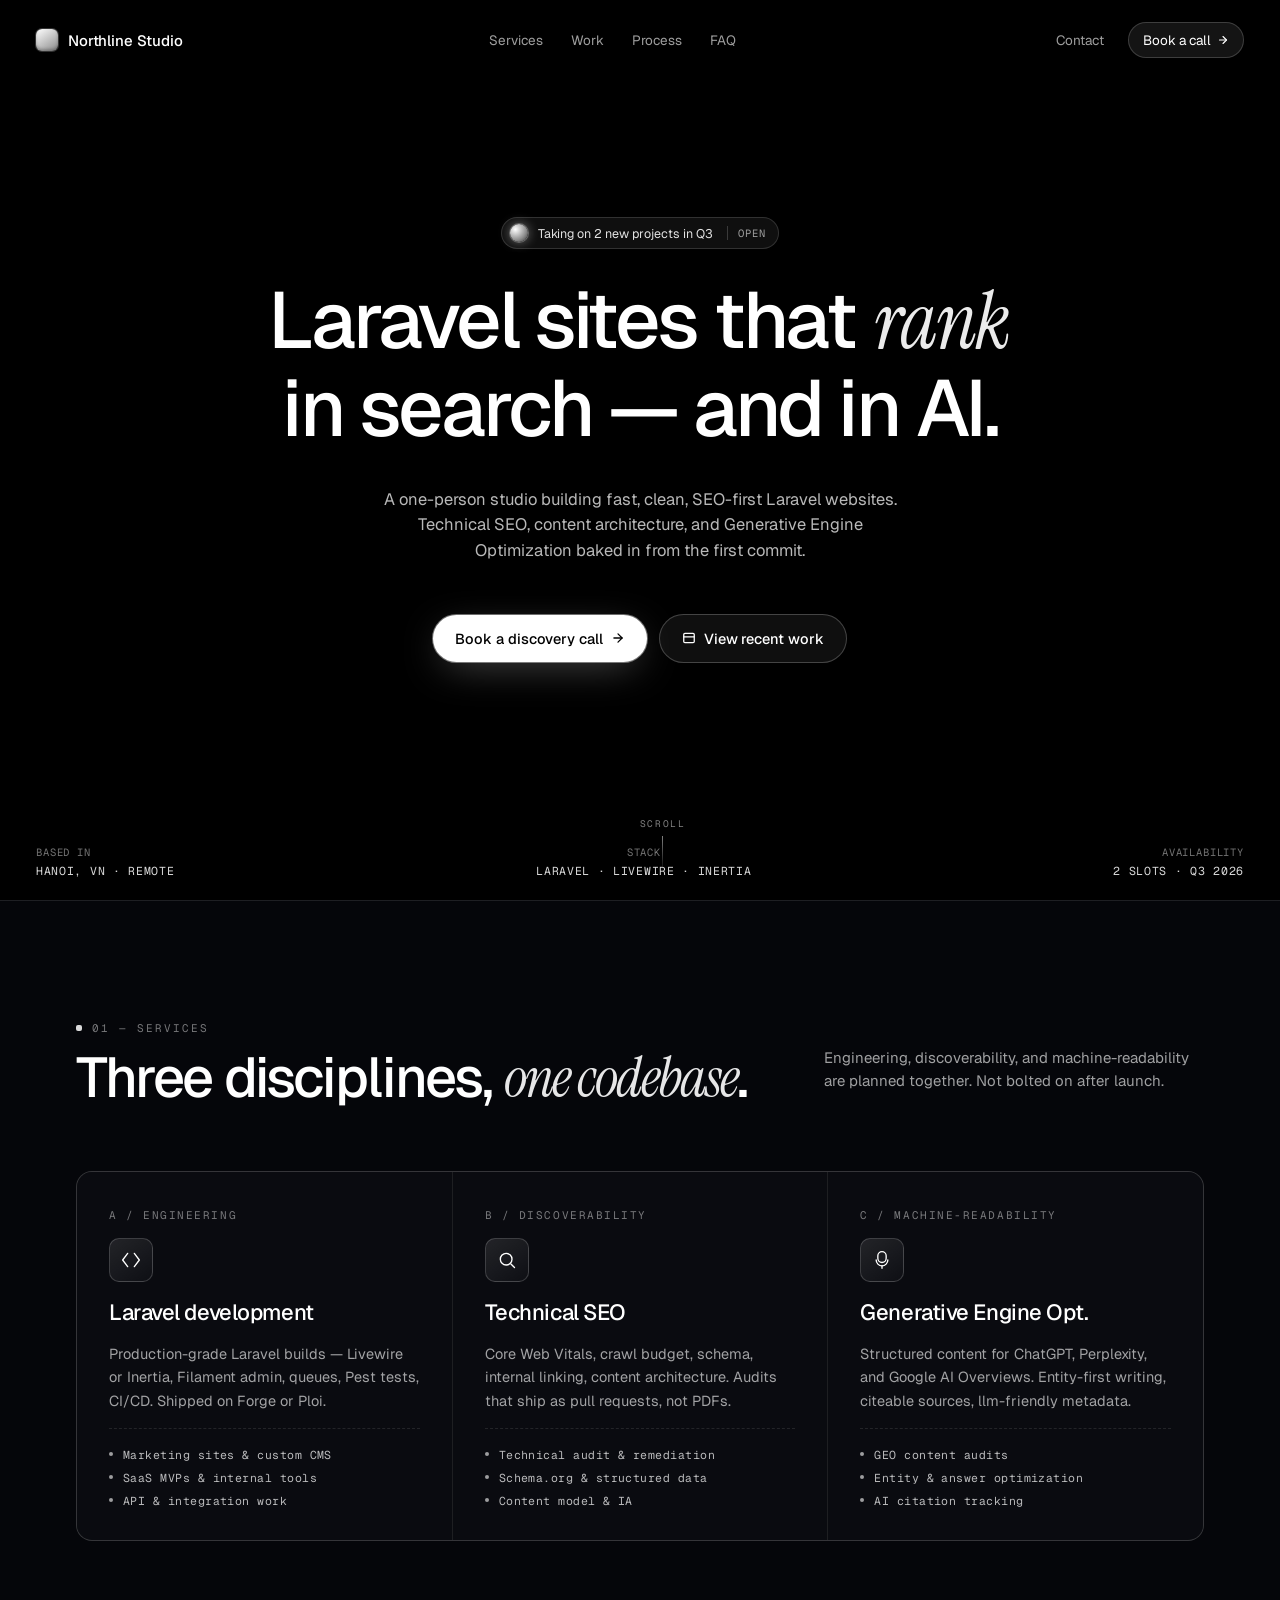
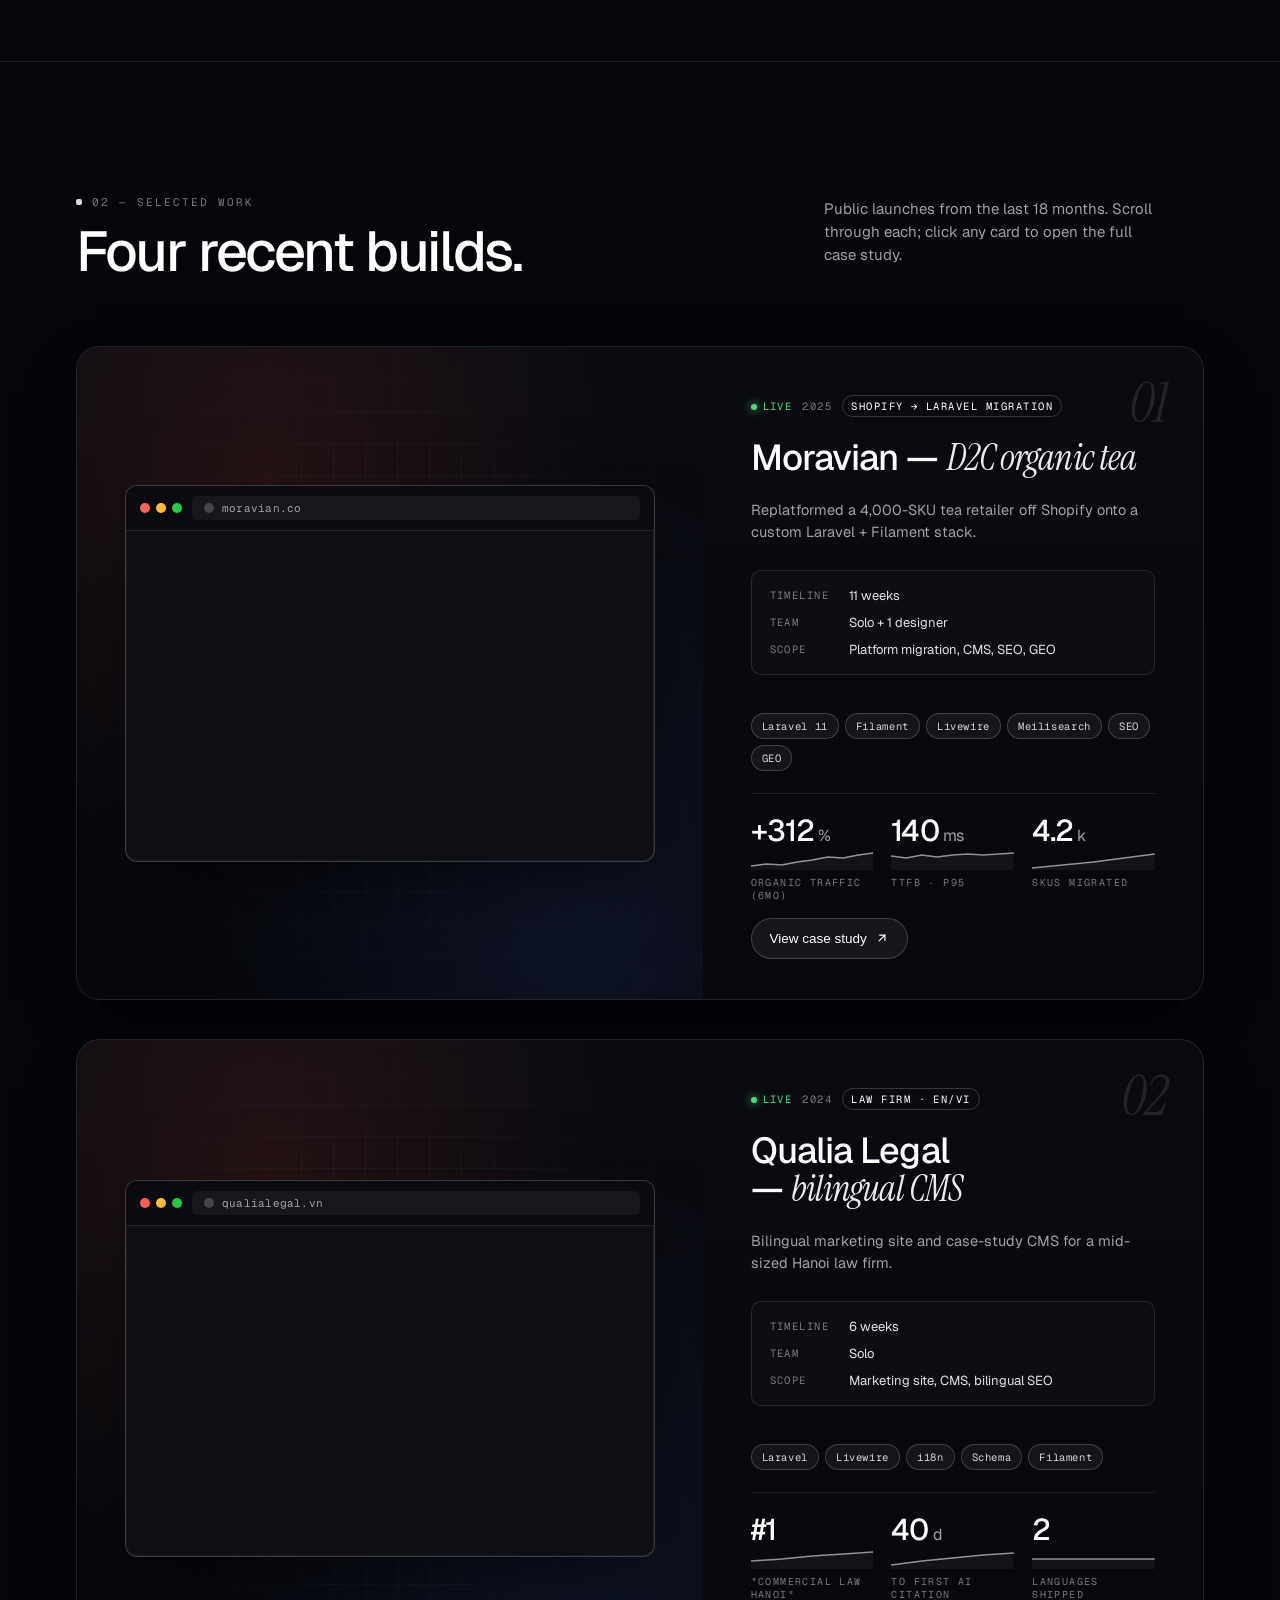
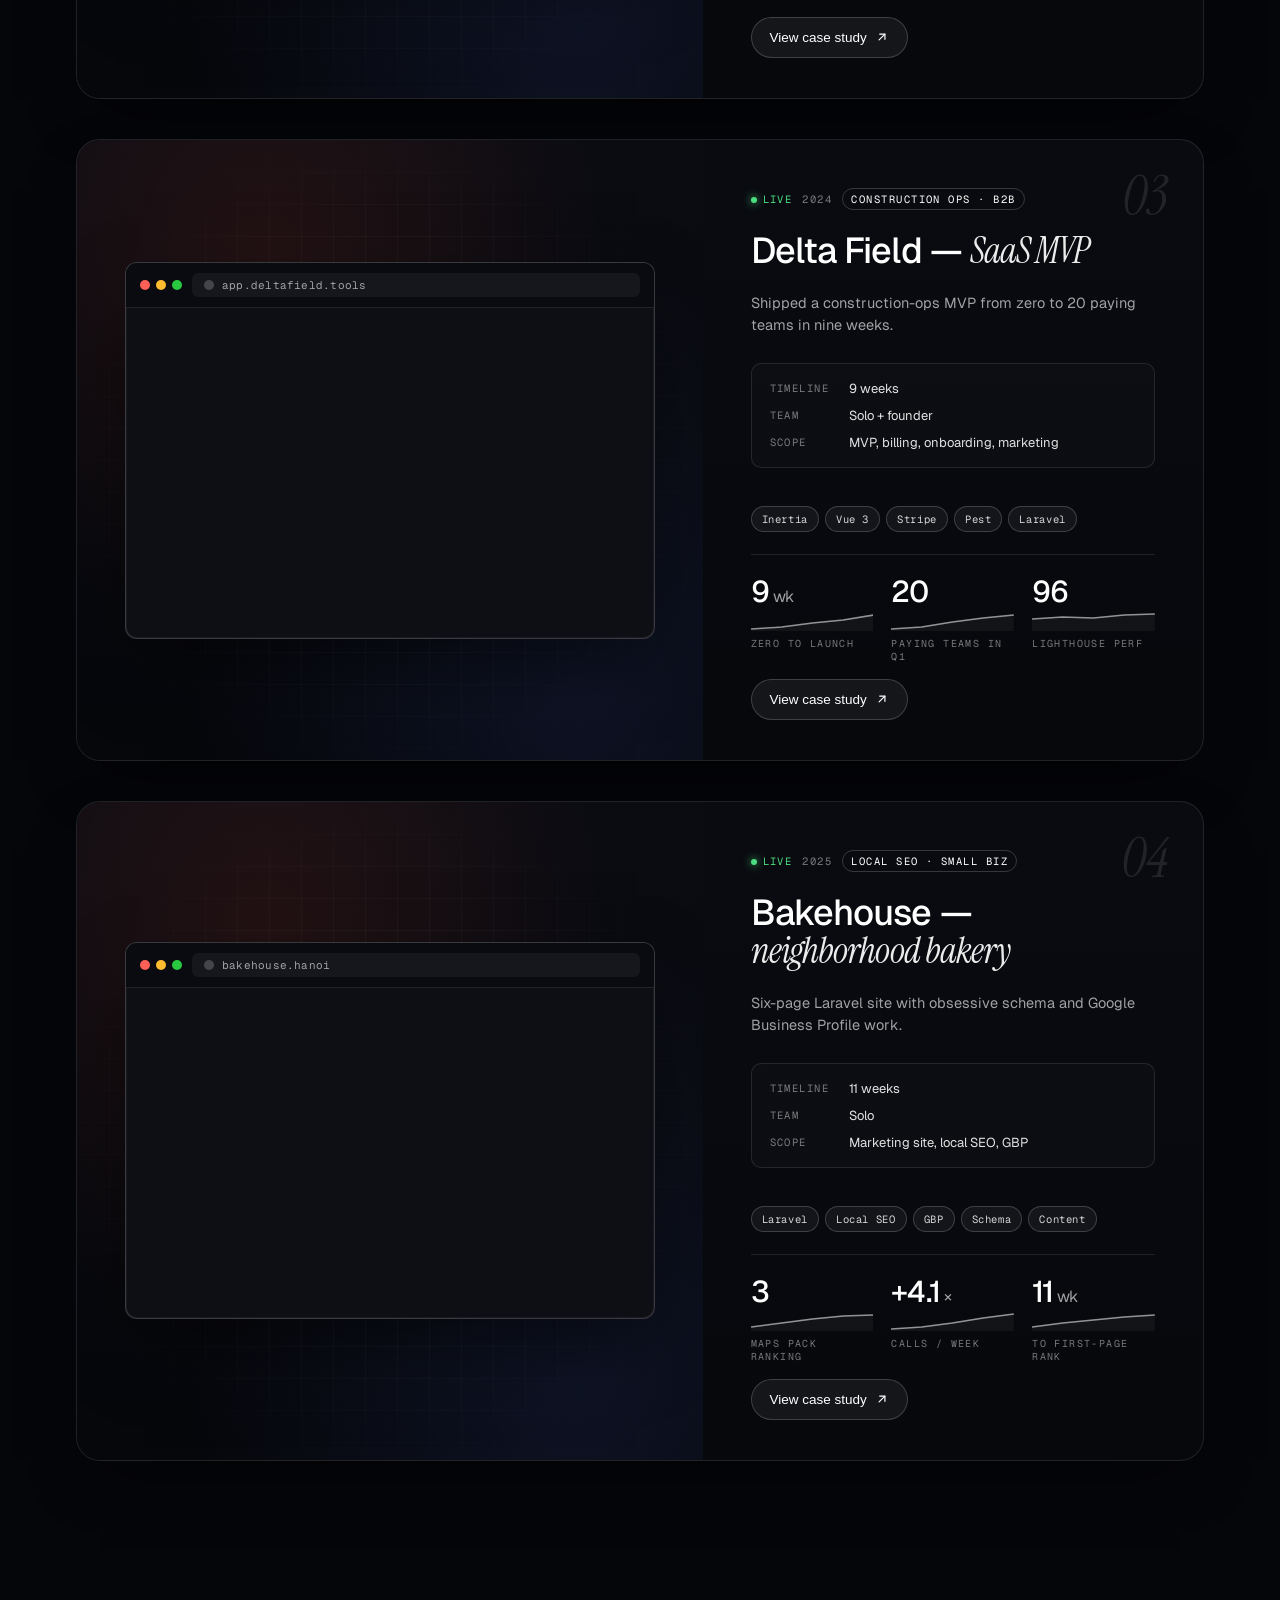
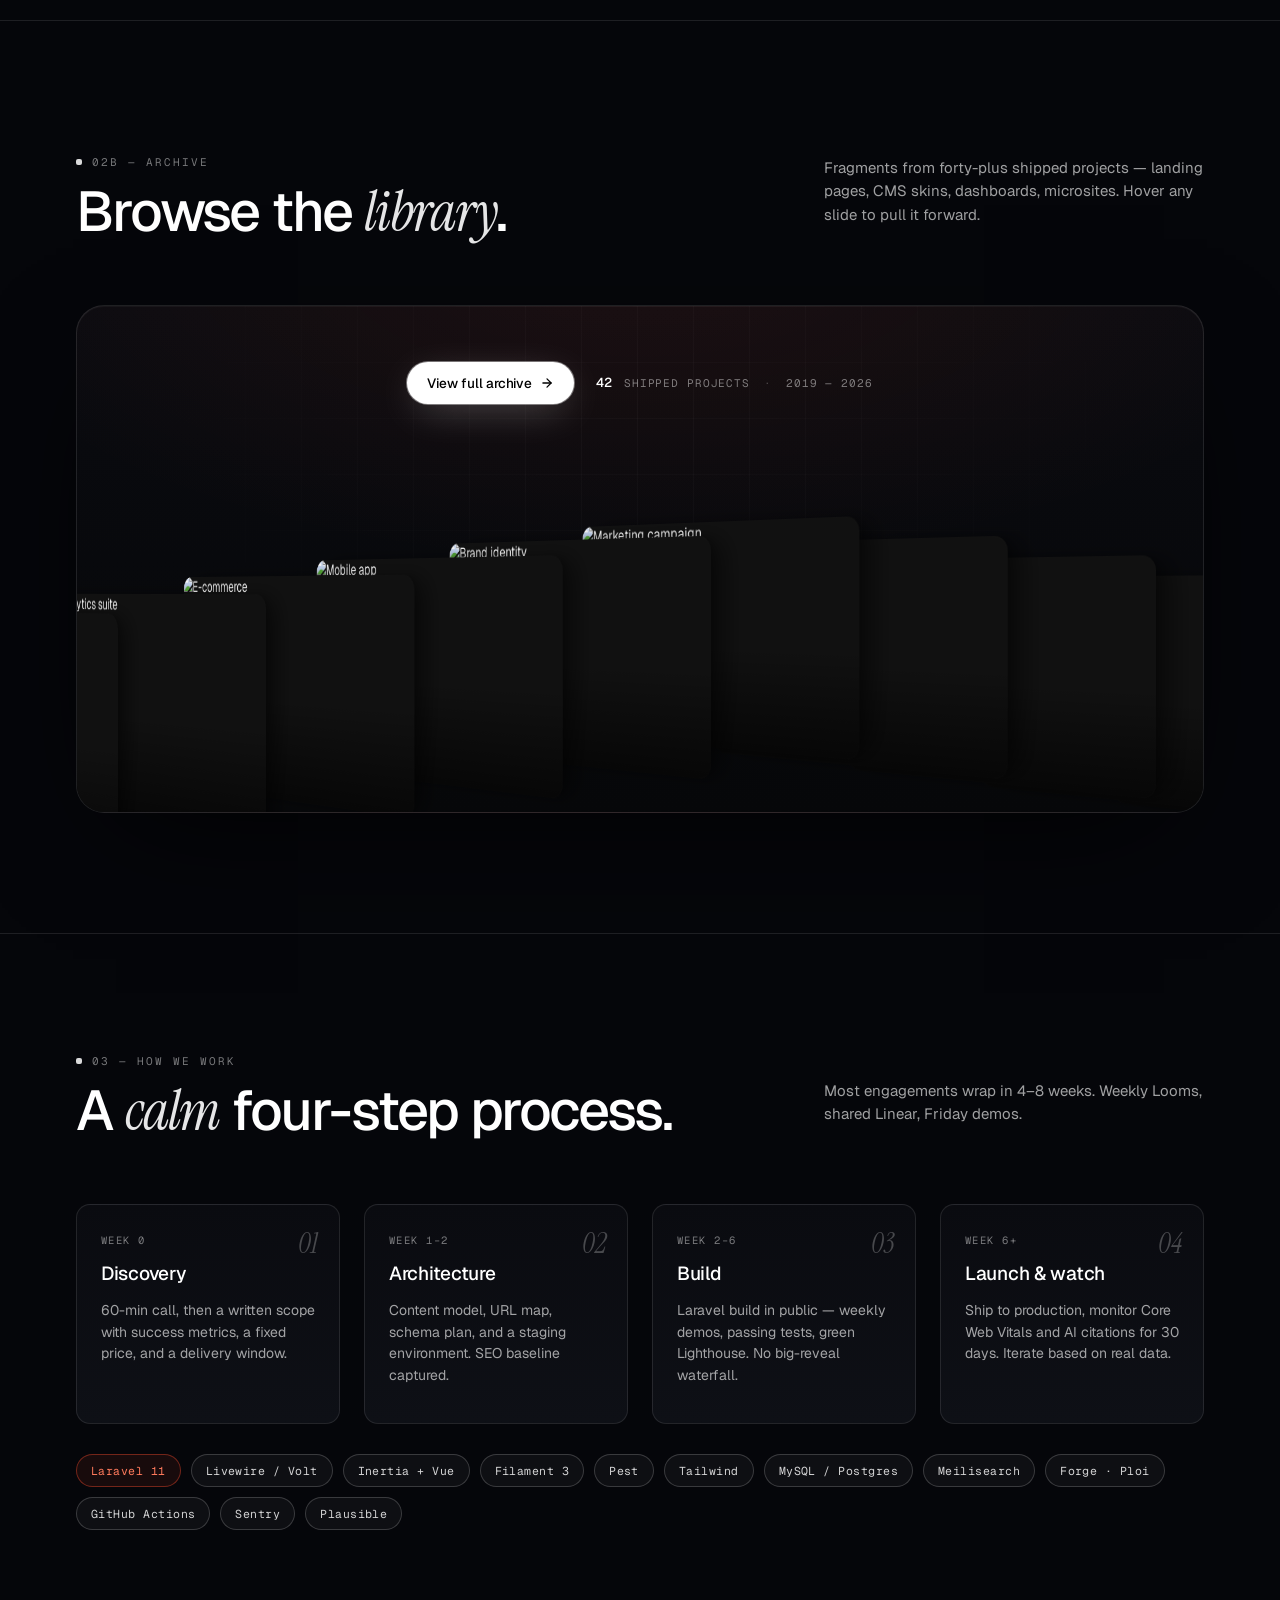
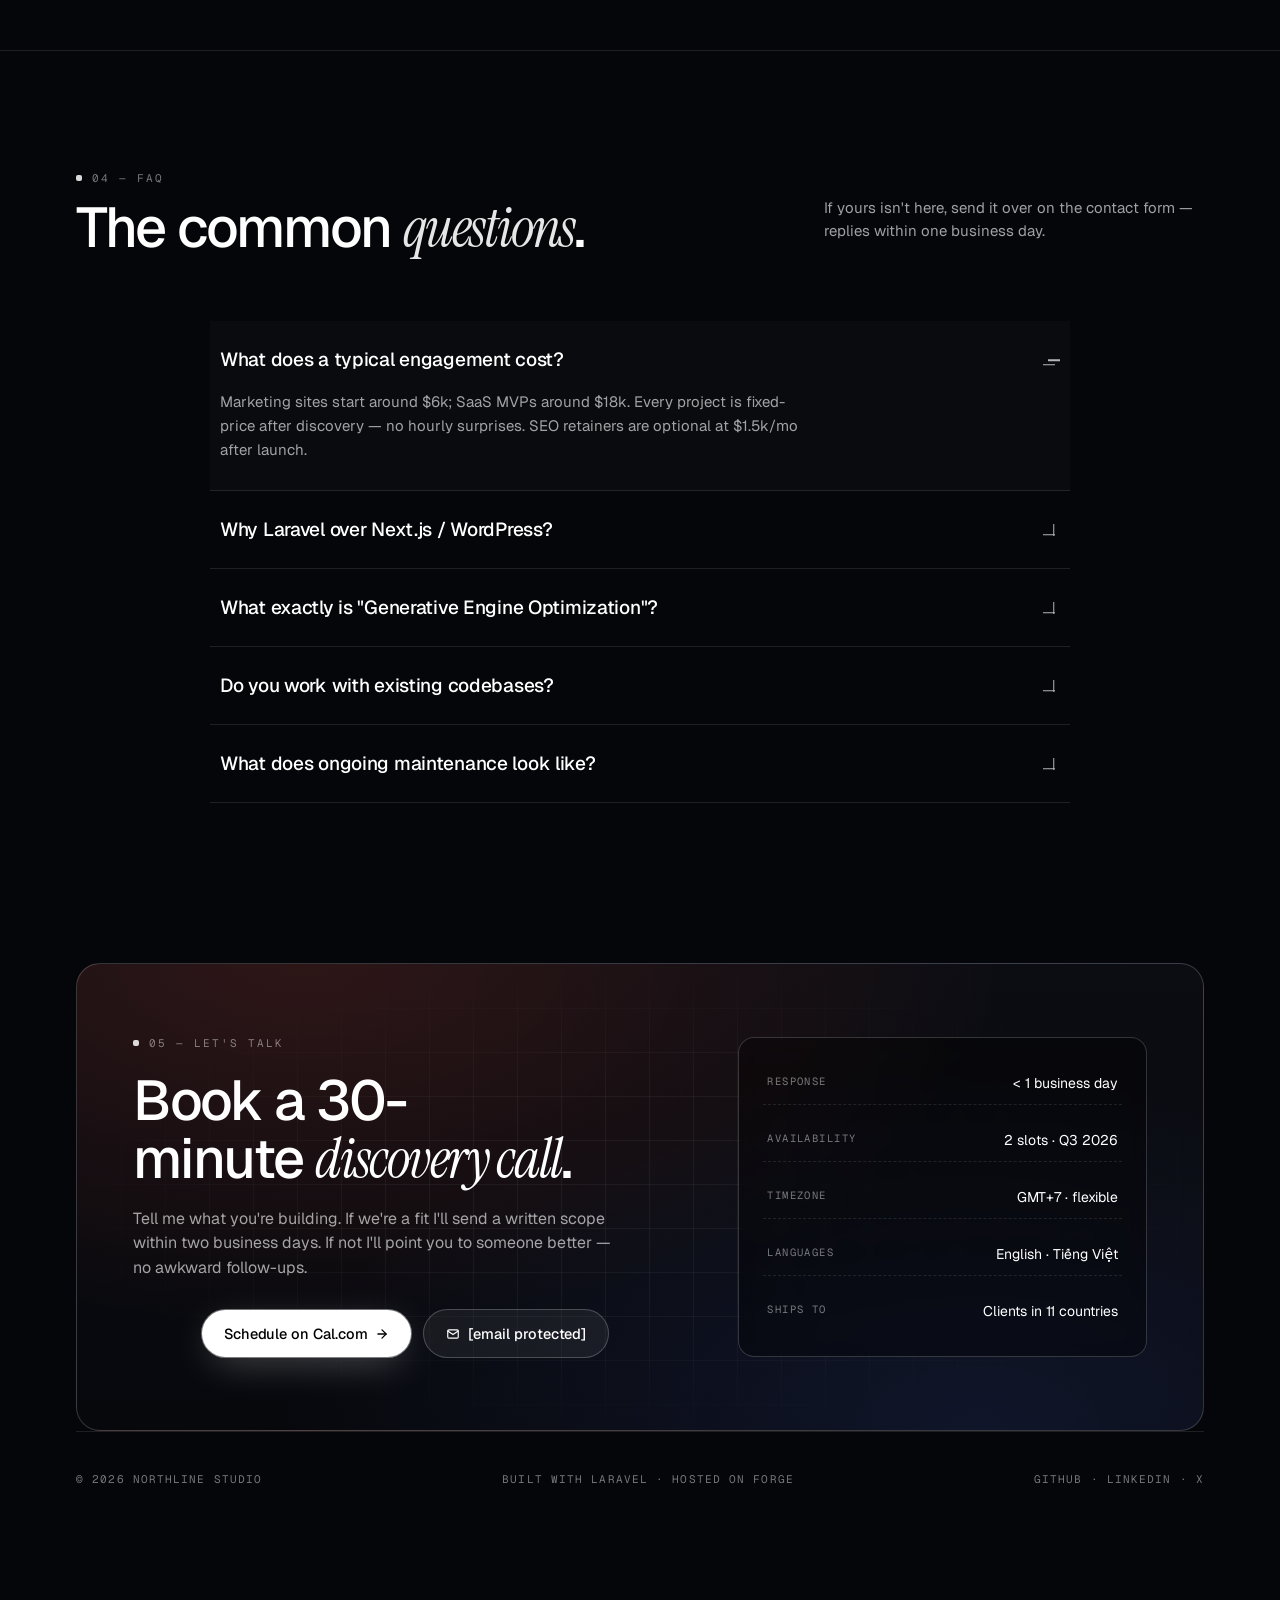
==== Hero Section (2).html @ ab19f85a "Add files via upload" ====
<!doctype html>
<html lang="en">
<head>
<meta charset="utf-8" />
<meta name="viewport" content="width=device-width,initial-scale=1" />
<title>Studio — Laravel · SEO · GEO</title>
<link rel="preconnect" href="https://fonts.googleapis.com">
<link rel="preconnect" href="https://fonts.gstatic.com" crossorigin>
<link href="https://fonts.googleapis.com/css2?family=Instrument+Serif:ital@0;1&family=Geist:wght@300;400;500;600;700&family=Geist+Mono:wght@400;500&display=swap" rel="stylesheet">
<script src="https://cdnjs.cloudflare.com/ajax/libs/three.js/89/three.min.js"></script>
<style>
  :root{
    --bg:#05060a; --panel:#0a0b10; --panel-2:#0e1016;
    --fg:#fff; --muted:rgba(255,255,255,.62); --muted-2:rgba(255,255,255,.45);
    --line:rgba(255,255,255,.10); --line-2:rgba(255,255,255,.18);
    --accent:#ff4d2e; /* laravel-adjacent warm */
    --serif:"Instrument Serif",ui-serif,Georgia,serif;
    --sans:"Geist",ui-sans-serif,system-ui,-apple-system,"Segoe UI",sans-serif;
    --mono:"Geist Mono",ui-monospace,"SFMono-Regular",Menlo,monospace;
  }
  *{box-sizing:border-box}
  html,body{margin:0;padding:0;background:var(--bg);color:var(--fg);font-family:var(--sans);-webkit-font-smoothing:antialiased}
  body{min-height:100vh;overflow-x:hidden}
  a{color:inherit}
  img{display:block;max-width:100%}
  ::selection{background:#fff;color:#000}

  /* ——— HERO ——— */
  .hero{position:relative;width:100%;height:100vh;min-height:640px;overflow:hidden;isolation:isolate;background:#000}
  .shader-stage{position:absolute;inset:0;z-index:0}
  .shader-stage canvas{display:block;width:100%!important;height:100%!important}
  .hero::before{content:"";position:absolute;inset:0;z-index:1;pointer-events:none;
    background:
      radial-gradient(ellipse at 50% 48%, transparent 0%, rgba(0,0,0,.45) 55%, rgba(0,0,0,.82) 100%),
      linear-gradient(180deg, rgba(0,0,0,.6) 0%, transparent 18%, transparent 70%, rgba(0,0,0,.92) 100%);
  }
  .hero::after{content:"";position:absolute;inset:-50%;z-index:2;pointer-events:none;opacity:.06;mix-blend-mode:overlay;
    background-image:url("data:image/svg+xml;utf8,<svg xmlns='http://www.w3.org/2000/svg' width='240' height='240'><filter id='n'><feTurbulence type='fractalNoise' baseFrequency='0.9' numOctaves='2' stitchTiles='stitch'/><feColorMatrix values='0 0 0 0 1  0 0 0 0 1  0 0 0 0 1  0 0 0 0.5 0'/></filter><rect width='100%' height='100%' filter='url(%23n)' opacity='0.9'/></svg>");
    animation:grain 1.2s steps(6) infinite;
  }
  @keyframes grain{0%{transform:translate(0,0)}20%{transform:translate(-2%,1%)}40%{transform:translate(1%,-2%)}60%{transform:translate(-1%,2%)}80%{transform:translate(2%,1%)}100%{transform:translate(0,0)}}

  /* ——— NAV ——— */
  .nav{position:absolute;top:0;left:0;right:0;z-index:6;display:flex;align-items:center;justify-content:space-between;
    padding:22px 36px;max-width:1440px;margin:0 auto}
  .brand{display:flex;align-items:center;gap:10px;font-weight:500;font-size:15px;letter-spacing:-.01em}
  .brand-mark{width:22px;height:22px;border-radius:6px;background:linear-gradient(145deg,#fff,#8a8a8a);
    box-shadow:0 0 0 1px rgba(255,255,255,.2),inset 0 -2px 3px rgba(0,0,0,.25)}
  .nav-links{display:flex;gap:28px;font-size:13.5px;color:var(--muted)}
  .nav-links a{text-decoration:none;transition:color .2s}
  .nav-links a:hover{color:#fff}
  .nav-cta{display:flex;align-items:center;gap:10px;font-size:13.5px}
  .nav-cta .ghost{color:var(--muted);text-decoration:none;padding:8px 14px}
  .nav-cta .ghost:hover{color:#fff}
  .nav-cta .pill{display:inline-flex;align-items:center;gap:6px;padding:8px 14px;border-radius:999px;
    background:rgba(255,255,255,.08);border:1px solid rgba(255,255,255,.18);color:#fff;text-decoration:none;
    backdrop-filter:blur(12px);-webkit-backdrop-filter:blur(12px);transition:background .2s,border-color .2s,transform .2s}
  .nav-cta .pill:hover{background:rgba(255,255,255,.14);border-color:rgba(255,255,255,.3)}
  .nav-cta .pill svg{width:12px;height:12px}

  /* ——— HERO CONTENT ——— */
  .hero-content{position:absolute;inset:0;z-index:4;display:flex;flex-direction:column;align-items:center;justify-content:center;
    text-align:center;padding:120px 24px 140px;max-width:1100px;margin:0 auto;left:0;right:0}
  .eyebrow{display:inline-flex;align-items:center;gap:10px;padding:6px 12px 6px 8px;border-radius:999px;
    background:rgba(255,255,255,.06);border:1px solid rgba(255,255,255,.14);
    backdrop-filter:blur(16px);-webkit-backdrop-filter:blur(16px);
    font-size:12.5px;color:rgba(255,255,255,.88);margin-bottom:28px;animation:fadeUp .9s .1s both cubic-bezier(.2,.7,.2,1)}
  .eyebrow .dot{width:18px;height:18px;border-radius:999px;
    background:radial-gradient(circle at 30% 30%,#fff,#8e8e8e 60%,#2a2a2a);
    box-shadow:0 0 0 1px rgba(255,255,255,.25),0 0 12px rgba(255,255,255,.45);flex:none}
  .eyebrow .tag{font-family:var(--mono);font-size:10.5px;letter-spacing:.08em;text-transform:uppercase;color:rgba(255,255,255,.6);
    padding-left:10px;margin-left:4px;border-left:1px solid rgba(255,255,255,.18)}

  h1.headline{font-weight:500;font-size:clamp(40px,6.2vw,88px);line-height:1.08;letter-spacing:-.04em;margin:0;color:#fff;
    max-width:18ch;text-shadow:0 2px 40px rgba(0,0,0,.5);
    animation:fadeUp 1s .2s both cubic-bezier(.2,.7,.2,1)}
  h1.headline em{font-family:var(--serif);font-style:italic;font-weight:400;letter-spacing:-.02em;color:rgba(255,255,255,.92);
    padding:0 .04em}

  .sub{margin-top:36px;max-width:540px;font-size:16.5px;line-height:1.55;color:rgba(255,255,255,.72);text-wrap:pretty;
    animation:fadeUp 1s .35s both cubic-bezier(.2,.7,.2,1)}

  .cta-row{margin-top:34px;display:flex;gap:12px;align-items:center;flex-wrap:wrap;justify-content:center;
    animation:fadeUp 1s .5s both cubic-bezier(.2,.7,.2,1)}
  .btn{display:inline-flex;align-items:center;gap:8px;padding:14px 22px;border-radius:999px;font-size:14.5px;font-weight:500;
    text-decoration:none;cursor:pointer;border:none;transition:transform .2s,background .2s,border-color .2s,box-shadow .2s;letter-spacing:-.005em}
  .btn-primary{background:#fff;color:#000;box-shadow:0 0 0 1px rgba(255,255,255,.4),0 10px 40px -10px rgba(255,255,255,.35)}
  .btn-primary:hover{transform:translateY(-1px);box-shadow:0 0 0 1px rgba(255,255,255,.55),0 14px 50px -10px rgba(255,255,255,.45)}
  .btn-secondary{background:rgba(255,255,255,.06);color:#fff;border:1px solid rgba(255,255,255,.22);
    backdrop-filter:blur(16px);-webkit-backdrop-filter:blur(16px)}
  .btn-secondary:hover{background:rgba(255,255,255,.12);border-color:rgba(255,255,255,.35)}
  .btn svg{width:14px;height:14px}

  /* ——— HERO META BAR & SCROLL HINT ——— */
  .meta-bar{position:absolute;bottom:0;left:0;right:0;z-index:5;padding:22px 36px;max-width:1440px;margin:0 auto;
    display:flex;justify-content:space-between;align-items:end;font-family:var(--mono);font-size:10.5px;letter-spacing:.08em;
    text-transform:uppercase;color:rgba(255,255,255,.45);animation:fadeUp 1.2s .7s both cubic-bezier(.2,.7,.2,1)}
  .meta-bar .col{display:flex;flex-direction:column;gap:4px}
  .meta-bar .col.right{text-align:right;align-items:flex-end}
  .meta-bar .val{color:rgba(255,255,255,.85);font-size:11.5px;letter-spacing:.06em}
  .scroll-hint{position:absolute;left:50%;transform:translateX(-50%);bottom:28px;z-index:5;display:flex;flex-direction:column;
    align-items:center;gap:6px;font-family:var(--mono);font-size:9.5px;letter-spacing:.18em;text-transform:uppercase;color:rgba(255,255,255,.5);
    animation:fadeUp 1.2s .9s both cubic-bezier(.2,.7,.2,1);pointer-events:none}
  .scroll-hint .line{width:1px;height:36px;background:linear-gradient(180deg,rgba(255,255,255,.5),transparent);position:relative;overflow:hidden}
  .scroll-hint .line::before{content:"";position:absolute;left:0;right:0;top:-40%;height:40%;
    background:linear-gradient(180deg,transparent,#fff);animation:scrollDot 2.2s ease-in-out infinite}
  @keyframes scrollDot{0%{top:-40%}100%{top:110%}}
  @keyframes fadeUp{from{opacity:0;transform:translateY(14px);filter:blur(4px)}to{opacity:1;transform:translateY(0);filter:blur(0)}}

  /* ——— GLOBAL SECTION FRAME ——— */
  .wrap{max-width:1200px;margin:0 auto;padding:0 36px}
  section.block{position:relative;padding:120px 0;border-top:1px solid var(--line)}
  .sec-head{display:flex;align-items:flex-end;justify-content:space-between;gap:40px;margin-bottom:64px;flex-wrap:wrap}
  .sec-label{font-family:var(--mono);font-size:11px;letter-spacing:.18em;text-transform:uppercase;color:var(--muted-2);
    display:flex;align-items:center;gap:10px}
  .sec-label::before{content:"";display:inline-block;width:6px;height:6px;border-radius:2px;background:#fff;opacity:.85}
  .sec-title{font-size:clamp(32px,4.6vw,56px);line-height:1.04;letter-spacing:-.035em;font-weight:500;margin:14px 0 0;max-width:20ch;text-wrap:balance}
  .sec-title em{font-family:var(--serif);font-style:italic;font-weight:400;color:rgba(255,255,255,.9)}
  .sec-kicker{max-width:380px;color:var(--muted);font-size:15px;line-height:1.55;text-wrap:pretty}

  /* ——— SERVICES ——— */
  .services{display:grid;grid-template-columns:repeat(3,1fr);gap:1px;background:var(--line);border:1px solid var(--line);
    border-radius:16px;overflow:hidden}
  .svc{background:var(--panel);padding:36px 32px 32px;display:flex;flex-direction:column;gap:16px;min-height:340px;
    position:relative;transition:background .25s}
  .svc:hover{background:var(--panel-2)}
  .svc-idx{font-family:var(--mono);font-size:11px;letter-spacing:.14em;color:var(--muted-2);text-transform:uppercase}
  .svc-icon{width:44px;height:44px;border-radius:10px;background:linear-gradient(145deg,rgba(255,255,255,.1),rgba(255,255,255,.02));
    border:1px solid var(--line-2);display:grid;place-items:center;color:#fff}
  .svc-icon svg{width:20px;height:20px}
  .svc h3{margin:0;font-size:22px;font-weight:500;letter-spacing:-.02em}
  .svc p{margin:0;color:var(--muted);font-size:14.5px;line-height:1.6;text-wrap:pretty}
  .svc ul{margin:auto 0 0;padding:0;list-style:none;display:flex;flex-direction:column;gap:8px;border-top:1px dashed var(--line);
    padding-top:18px}
  .svc li{font-family:var(--mono);font-size:11.5px;letter-spacing:.04em;color:rgba(255,255,255,.72);display:flex;gap:10px;align-items:center}
  .svc li::before{content:"";width:4px;height:4px;border-radius:50%;background:#fff;opacity:.6}

  /* ——— SHOWCASE (stacked cards) ——— */
  .showcase-shell{position:relative}
  .showcase-track{position:relative}
  .show-card{position:sticky;top:80px;margin-bottom:40px;border:1px solid var(--line);border-radius:24px;overflow:hidden;
    background:linear-gradient(180deg,var(--panel) 0%,#07080c 100%);
    transform-origin:50% 0%;
    will-change:transform,opacity,filter;
    transition:box-shadow .4s, transform .12s linear, opacity .12s linear, filter .12s linear;
    box-shadow:0 24px 60px -24px rgba(0,0,0,.7)}
  .show-card:hover{box-shadow:0 30px 80px -20px rgba(0,0,0,.85)}
  .show-card-inner{display:grid;grid-template-columns:1.25fr 1fr;gap:0;min-height:560px}

  /* LEFT: mockup side */
  .sc-visual{position:relative;padding:48px 48px 48px 48px;background:
      radial-gradient(ellipse at 30% 20%,rgba(255,77,46,.10),transparent 55%),
      radial-gradient(ellipse at 80% 90%,rgba(80,120,255,.10),transparent 55%),
      linear-gradient(180deg,#0b0c12,#06070b);
    display:flex;align-items:center;justify-content:center;overflow:hidden}
  .sc-visual::before{content:"";position:absolute;inset:0;background-image:
      linear-gradient(rgba(255,255,255,.04) 1px,transparent 1px),
      linear-gradient(90deg,rgba(255,255,255,.04) 1px,transparent 1px);
    background-size:32px 32px;mask-image:radial-gradient(ellipse at center,#000 40%,transparent 80%);
    -webkit-mask-image:radial-gradient(ellipse at center,#000 40%,transparent 80%);pointer-events:none}
  .browser{position:relative;width:100%;max-width:600px;border-radius:12px;overflow:hidden;border:1px solid var(--line-2);
    background:#0e0f14;box-shadow:0 30px 80px -20px rgba(0,0,0,.6),0 0 0 1px rgba(255,255,255,.05) inset;
    transition:transform .6s cubic-bezier(.2,.7,.2,1);will-change:transform}
  .show-card:hover .browser{transform:translateY(-4px) scale(1.01)}
  .browser-chrome{display:flex;align-items:center;gap:10px;padding:10px 14px;background:#0a0b10;border-bottom:1px solid var(--line)}
  .browser-chrome .dots{display:flex;gap:6px}
  .browser-chrome .dots span{width:10px;height:10px;border-radius:50%;background:#2a2c33}
  .browser-chrome .dots span:nth-child(1){background:#ff5f57}
  .browser-chrome .dots span:nth-child(2){background:#febc2e}
  .browser-chrome .dots span:nth-child(3){background:#28c840}
  .browser-chrome .url{flex:1;padding:5px 12px;border-radius:6px;background:rgba(255,255,255,.05);font-family:var(--mono);
    font-size:11px;color:rgba(255,255,255,.6);letter-spacing:.02em;display:flex;align-items:center;gap:8px}
  .browser-chrome .url::before{content:"";width:10px;height:10px;border-radius:999px;background:rgba(255,255,255,.2);flex:none}
  .browser-shot{display:block;width:100%;aspect-ratio:16/10;background-size:cover;background-position:top center;
    filter:saturate(.92) contrast(1.02)}

  /* RIGHT: info side */
  .sc-body{padding:48px 48px 40px;display:flex;flex-direction:column;gap:22px;position:relative}
  .sc-index{position:absolute;top:28px;right:36px;font-family:var(--serif);font-style:italic;font-size:56px;
    line-height:1;letter-spacing:-.02em;color:rgba(255,255,255,.10)}
  .sc-meta{display:flex;gap:10px;align-items:center;font-family:var(--mono);font-size:10.5px;letter-spacing:.14em;
    text-transform:uppercase;color:var(--muted-2)}
  .sc-meta .pill{padding:3px 8px;border:1px solid var(--line-2);border-radius:999px;color:#fff}
  .sc-meta .live{color:#4ade80}
  .sc-meta .live::before{content:"";display:inline-block;width:6px;height:6px;border-radius:50%;background:#4ade80;
    box-shadow:0 0 8px #4ade80;margin-right:6px;vertical-align:middle}
  .sc-title{margin:0;font-size:36px;line-height:1.05;letter-spacing:-.025em;font-weight:500;text-wrap:balance}
  .sc-title em{font-family:var(--serif);font-style:italic;font-weight:400;color:rgba(255,255,255,.92)}
  .sc-tag{color:var(--muted);font-size:14.5px;line-height:1.55;max-width:42ch;text-wrap:pretty;margin:0}

  .sc-scope{display:grid;grid-template-columns:auto 1fr;gap:10px 20px;margin-top:4px;
    padding:16px 18px;background:rgba(255,255,255,.02);border:1px solid var(--line);border-radius:10px}
  .sc-scope dt{font-family:var(--mono);font-size:10.5px;letter-spacing:.14em;text-transform:uppercase;color:var(--muted-2);align-self:center}
  .sc-scope dd{margin:0;font-size:13px;color:rgba(255,255,255,.88)}

  .sc-tags{display:flex;gap:6px;flex-wrap:wrap}
  .sc-tags span{font-family:var(--mono);font-size:10.5px;letter-spacing:.06em;padding:5px 10px;border-radius:999px;
    background:rgba(255,255,255,.05);border:1px solid var(--line-2);color:rgba(255,255,255,.82)}

  .sc-stats{display:grid;grid-template-columns:repeat(3,1fr);gap:18px;margin-top:auto;padding-top:22px;border-top:1px solid var(--line)}
  .sc-stats .stat{display:flex;flex-direction:column;gap:6px}
  .sc-stats .n{font-size:30px;font-weight:500;letter-spacing:-.03em;line-height:1;display:flex;align-items:baseline;gap:4px}
  .sc-stats .n .unit{font-size:16px;color:var(--muted);font-weight:400}
  .sc-stats .spark{height:18px;display:block}
  .sc-stats .spark path{stroke:#fff;stroke-width:1.5;fill:none;opacity:.55}
  .sc-stats .spark path.fill{stroke:none;fill:rgba(255,255,255,.08)}
  .sc-stats .k{font-family:var(--mono);font-size:10px;letter-spacing:.14em;text-transform:uppercase;color:var(--muted-2)}

  .sc-cta{display:inline-flex;align-items:center;gap:8px;align-self:flex-start;padding:12px 18px;border-radius:999px;
    background:rgba(255,255,255,.06);border:1px solid var(--line-2);color:#fff;text-decoration:none;font-size:13.5px;
    cursor:pointer;transition:background .2s,border-color .2s;margin-top:-6px}
  .sc-cta:hover{background:#fff;color:#000}
  .sc-cta svg{width:14px;height:14px}

  /* SHARED-ELEMENT MODAL */
  .modal-backdrop{position:fixed;inset:0;z-index:100;background:rgba(4,5,9,.82);backdrop-filter:blur(18px);-webkit-backdrop-filter:blur(18px);
    display:none;opacity:0;transition:opacity .35s}
  .modal-backdrop.visible{display:block}
  .modal-backdrop.open{opacity:1}
  .modal-shell{position:fixed;z-index:101;border-radius:24px;overflow:hidden;background:var(--panel);border:1px solid var(--line-2);
    box-shadow:0 40px 100px -20px rgba(0,0,0,.8);
    transition:top .55s cubic-bezier(.2,.85,.2,1),left .55s cubic-bezier(.2,.85,.2,1),
      width .55s cubic-bezier(.2,.85,.2,1),height .55s cubic-bezier(.2,.85,.2,1),
      border-radius .4s,opacity .3s;
    will-change:top,left,width,height;opacity:0;pointer-events:none}
  .modal-shell.visible{opacity:1;pointer-events:auto}
  .modal-inner{position:absolute;inset:0;display:grid;grid-template-columns:1.3fr 1fr;opacity:0;transition:opacity .35s .25s}
  .modal-shell.open .modal-inner{opacity:1}
  .modal-visual{position:relative;background:#06070b;overflow:hidden;padding:48px;display:flex;align-items:center;justify-content:center}
  .modal-visual .browser{max-width:none;width:100%;transform:scale(1.0)}
  .modal-body{padding:56px 48px 40px;display:flex;flex-direction:column;gap:20px;overflow-y:auto;max-height:100%}
  .modal-body .kicker{font-family:var(--mono);font-size:11px;letter-spacing:.14em;text-transform:uppercase;color:var(--muted-2)}
  .modal-body h3{margin:0;font-size:36px;font-weight:500;letter-spacing:-.025em;line-height:1.05}
  .modal-body h3 em{font-family:var(--serif);font-style:italic;font-weight:400}
  .modal-body .lede{margin:0;color:rgba(255,255,255,.86);line-height:1.55;font-size:15.5px}
  .modal-body .body-copy{margin:0;color:var(--muted);line-height:1.6;font-size:14px}
  .modal-body h4{margin:10px 0 0;font-family:var(--mono);font-size:10.5px;letter-spacing:.14em;text-transform:uppercase;color:var(--muted-2);font-weight:500}
  .modal-stats{display:grid;grid-template-columns:repeat(3,1fr);gap:18px;margin-top:auto;padding-top:22px;border-top:1px solid var(--line)}
  .modal-stats .n{font-size:30px;font-weight:500;letter-spacing:-.02em;line-height:1}
  .modal-stats .k{font-family:var(--mono);font-size:10px;letter-spacing:.14em;text-transform:uppercase;color:var(--muted-2);margin-top:6px}
  .modal-close{position:fixed;top:24px;right:24px;z-index:103;width:40px;height:40px;border-radius:999px;border:1px solid var(--line-2);
    background:rgba(255,255,255,.08);color:#fff;cursor:pointer;display:none;place-items:center;opacity:0;transition:opacity .3s .2s,background .2s,transform .2s}
  .modal-close.visible{display:grid}
  .modal-close.open{opacity:1}
  .modal-close:hover{background:#fff;color:#000;transform:rotate(90deg)}
  .modal-close svg{width:16px;height:16px}

  /* scramble caret */
  .scramble{display:inline-block;position:relative}
  .scramble::after{content:"";display:inline-block;width:.08em;height:.85em;background:#fff;margin-left:4px;vertical-align:middle;
    animation:caret 1s steps(2) infinite;opacity:0}
  .scramble.typing::after{opacity:1}
  @keyframes caret{50%{opacity:0}}

  /* ——— PROCESS ——— */
  .process{display:grid;grid-template-columns:repeat(4,1fr);gap:24px;counter-reset:stp}
  .step{position:relative;padding:28px 24px;border:1px solid var(--line);border-radius:14px;background:linear-gradient(180deg,var(--panel),var(--panel-2));
    display:flex;flex-direction:column;gap:14px;min-height:220px}
  .step::before{counter-increment:stp;content:"0" counter(stp);position:absolute;top:20px;right:22px;font-family:var(--serif);font-style:italic;
    font-size:28px;color:rgba(255,255,255,.25);letter-spacing:-.02em}
  .step .tag{font-family:var(--mono);font-size:10.5px;letter-spacing:.14em;text-transform:uppercase;color:var(--muted-2)}
  .step h4{margin:0;font-size:19px;font-weight:500;letter-spacing:-.015em}
  .step p{margin:0;color:var(--muted);font-size:14px;line-height:1.55}

  /* ——— STACK STRIP ——— */
  .stack{display:flex;flex-wrap:wrap;gap:10px;margin-top:30px}
  .stack .chip{font-family:var(--mono);font-size:11.5px;letter-spacing:.04em;padding:8px 14px;border-radius:999px;
    border:1px solid var(--line-2);background:rgba(255,255,255,.04);color:rgba(255,255,255,.82)}
  .stack .chip.accent{background:rgba(255,77,46,.08);border-color:rgba(255,77,46,.4);color:#ff7a5c}

  /* ——— FAQ ——— */
  .faq{max-width:860px;margin:0 auto}
  .faq details{border-bottom:1px solid var(--line);padding:22px 4px;transition:background .2s}
  .faq details[open]{background:rgba(255,255,255,.02)}
  .faq summary{list-style:none;cursor:pointer;display:flex;align-items:center;justify-content:space-between;gap:20px;
    font-size:19px;font-weight:500;letter-spacing:-.015em;padding:4px 6px}
  .faq summary::-webkit-details-marker{display:none}
  .faq summary .plus{width:22px;height:22px;position:relative;flex:none;opacity:.7}
  .faq summary .plus::before,.faq summary .plus::after{content:"";position:absolute;inset:0;margin:auto;background:#fff;
    transition:transform .25s}
  .faq summary .plus::before{width:12px;height:1.5px;top:50%;transform:translateY(-50%)}
  .faq summary .plus::after{width:1.5px;height:12px;left:50%;transform:translateX(-50%)}
  .faq details[open] summary .plus::after{transform:translateX(-50%) rotate(90deg)}
  .faq .ans{padding:14px 6px 6px;color:var(--muted);line-height:1.6;font-size:15px;max-width:64ch;text-wrap:pretty}

  /* ——— CONTACT ——— */
  .contact{position:relative;border:1px solid var(--line-2);border-radius:24px;padding:72px 56px;overflow:hidden;
    background:
      radial-gradient(ellipse at 20% 0%,rgba(255,77,46,.14),transparent 55%),
      radial-gradient(ellipse at 80% 100%,rgba(80,120,255,.12),transparent 55%),
      linear-gradient(180deg,#0c0d13,#07080c)}
  .contact::after{content:"";position:absolute;inset:0;background-image:
    linear-gradient(rgba(255,255,255,.05) 1px,transparent 1px),
    linear-gradient(90deg,rgba(255,255,255,.05) 1px,transparent 1px);
    background-size:44px 44px;mask-image:radial-gradient(ellipse at center,#000 30%,transparent 75%);
    -webkit-mask-image:radial-gradient(ellipse at center,#000 30%,transparent 75%);pointer-events:none}
  .contact-inner{position:relative;z-index:1;display:grid;grid-template-columns:1.2fr .9fr;gap:60px;align-items:center}
  .contact h2{margin:0;font-size:clamp(32px,4.4vw,56px);line-height:1.03;letter-spacing:-.035em;font-weight:500;text-wrap:balance}
  .contact h2 em{font-family:var(--serif);font-style:italic;font-weight:400}
  .contact p{margin:18px 0 28px;color:var(--muted);font-size:16px;line-height:1.55;max-width:44ch}
  .contact-details{background:rgba(0,0,0,.35);border:1px solid var(--line-2);border-radius:16px;padding:24px;
    display:flex;flex-direction:column;gap:14px;backdrop-filter:blur(8px);-webkit-backdrop-filter:blur(8px)}
  .contact-details .row{display:flex;justify-content:space-between;gap:12px;padding:12px 4px;border-bottom:1px dashed var(--line)}
  .contact-details .row:last-child{border-bottom:none}
  .contact-details .k{font-family:var(--mono);font-size:10.5px;letter-spacing:.14em;text-transform:uppercase;color:var(--muted-2)}
  .contact-details .v{font-size:14px;color:#fff;text-decoration:none}
  .contact-details .v:hover{color:var(--accent)}

  /* ——— FOOTER ——— */
  footer{padding:40px 0 48px;border-top:1px solid var(--line);color:var(--muted-2);font-family:var(--mono);font-size:11px;
    letter-spacing:.1em;text-transform:uppercase}
  footer .row{display:flex;justify-content:space-between;gap:16px;flex-wrap:wrap}

  /* ——— RESPONSIVE ——— */
  @media (max-width:960px){
    .services{grid-template-columns:1fr}
    .process{grid-template-columns:repeat(2,1fr)}
    .show-card-inner{grid-template-columns:1fr}
    .show-card{top:20px}
    .sc-visual{padding:32px}
    .sc-body{padding:32px 28px 32px}
    .sc-index{font-size:40px;top:20px;right:22px}
    .modal-inner{grid-template-columns:1fr !important;overflow:auto}
    .contact{padding:48px 28px}
    .contact-inner{grid-template-columns:1fr;gap:32px}
    section.block{padding:88px 0}
    .wrap{padding:0 22px}
  }
  @media (max-width:720px){
    .nav{padding:18px 18px}
    .nav-links{display:none}
    .meta-bar{padding:18px;font-size:9.5px}
    .meta-bar .col:nth-child(2){display:none}
    .sub{font-size:15px;margin-top:22px}
    .cta-row{flex-direction:column;width:100%;max-width:320px}
    .btn{width:100%;justify-content:center}
    .process{grid-template-columns:1fr}
    .sec-head{margin-bottom:40px}
  }

  /* ——— GALLERY (browse library) ——— */
  .gallery-block{padding-top:40px}
  .gallery-shell{
    position:relative;
    border:1px solid var(--line);
    border-radius:28px;
    overflow:hidden;
    background:
      radial-gradient(1200px 520px at 50% -10%, rgba(255,77,46,.08), transparent 60%),
      linear-gradient(180deg,var(--panel) 0%, #060709 100%);
    box-shadow:0 40px 120px -40px rgba(0,0,0,.9), inset 0 1px 0 rgba(255,255,255,.04);
  }
  .gallery-shell::before{
    content:"";position:absolute;inset:0;pointer-events:none;
    background-image:
      linear-gradient(to right, rgba(255,255,255,.05) 1px, transparent 1px),
      linear-gradient(to bottom, rgba(255,255,255,.04) 1px, transparent 1px);
    background-size:56px 56px;
    mask-image:radial-gradient(ellipse at 50% 20%, rgba(0,0,0,.6) 0%, transparent 70%);
    -webkit-mask-image:radial-gradient(ellipse at 50% 20%, rgba(0,0,0,.6) 0%, transparent 70%);
  }
  .gallery-inner{position:relative;z-index:1;padding:56px 0 0}
  .gallery-lede{
    display:flex;align-items:center;justify-content:center;gap:22px;
    padding:0 32px 28px;
  }
  .gallery-cta{padding:12px 20px;font-size:13.5px}
  .gallery-meta{
    font-family:var(--mono);font-size:11px;letter-spacing:.08em;text-transform:uppercase;
    color:var(--muted-2);display:inline-flex;gap:14px;align-items:center;
  }
  .gallery-meta b{color:#fff;font-weight:500;font-family:var(--sans);font-size:13px;letter-spacing:-.01em;text-transform:none;margin-right:4px}
  .gallery-meta .sep{opacity:.5}

  /* Desktop 3D staggered fan */
  .gallery-stage{
    position:relative;
    height:380px;
    overflow:hidden;
    perspective:2200px;
    display:flex;align-items:flex-start;justify-content:center;
    padding:90px 0 32px;
  }
  .gallery-stage .slide{
    position:relative;
    width:360px;aspect-ratio:16/10;
    border-radius:14px;overflow:hidden;flex:none;
    margin-left:-220px;
    transform-origin:50% 0%;
    transform:perspective(5000px) rotateY(-42deg) translateY(var(--y,0px));
    transition:transform .55s cubic-bezier(.22,.8,.22,1), filter .35s ease, box-shadow .45s ease, margin .5s cubic-bezier(.22,.8,.22,1);
    box-shadow:
      rgba(0,0,0,.02) 0.8px 0 0.8px,
      rgba(0,0,0,.06) 2.4px 0 2.4px,
      rgba(0,0,0,.14) 6.4px 0 6.4px,
      rgba(0,0,0,.45) 22px 0 26px -4px;
    cursor:pointer;will-change:transform;
    opacity:0;
    animation:gallery-in .9s cubic-bezier(.25,.1,.25,1) forwards;
    background:#111;
  }
  .gallery-stage .slide:first-child{margin-left:0}
  .gallery-stage .slide img{width:100%;height:100%;object-fit:cover;object-position:left top;
    transition:transform .5s cubic-bezier(.2,.8,.2,1)}
  .gallery-stage .slide::after{
    content:"";position:absolute;inset:0;pointer-events:none;
    background:linear-gradient(180deg, transparent 55%, rgba(0,0,0,.6) 100%);
  }
  .gallery-stage .slide .cap{
    position:absolute;left:14px;bottom:12px;right:14px;z-index:2;
    display:flex;justify-content:space-between;align-items:end;gap:12px;
    font-family:var(--mono);font-size:10px;letter-spacing:.08em;text-transform:uppercase;
    color:rgba(255,255,255,.78);
    opacity:0;transition:opacity .3s ease;
  }
  .gallery-stage .slide .cap .ix{color:rgba(255,255,255,.55)}

  /* Hover state — other slides sink down to ~5% peek, hovered slide stays lifted */
  .gallery-stage:hover .slide{
    --y: 214px; /* ~95% of ~225px card height */
    filter:brightness(.5) saturate(.7);
  }
  .gallery-stage .slide:hover{
    --y: -18px !important;
    filter:brightness(1.1) saturate(1.1) !important;
    z-index:40 !important;
    box-shadow:
      rgba(0,0,0,.5) 0 24px 60px -10px,
      rgba(255,77,46,.22) -24px 28px 60px -30px;
  }
  .gallery-stage .slide:hover img{transform:scale(1.04)}
  .gallery-stage .slide:hover .cap{opacity:1}

  @keyframes gallery-in{
    from{opacity:0;transform:perspective(5000px) rotateY(-42deg) translateY(calc(var(--y,0px) + 120px))}
    to  {opacity:1;transform:perspective(5000px) rotateY(-42deg) translateY(var(--y,0px))}
  }

  /* Mobile marquee */
  .gallery-marquee{display:none}
  @keyframes marquee-x{ from{transform:translateX(0)} to{transform:translateX(-50%)} }

  @media (max-width:900px){
    .gallery-stage{display:none}
    .gallery-marquee{
      display:flex;gap:14px;
      padding:4px 0 32px;
      overflow:hidden;
      mask-image:linear-gradient(90deg, transparent 0, #000 8%, #000 92%, transparent 100%);
      -webkit-mask-image:linear-gradient(90deg, transparent 0, #000 8%, #000 92%, transparent 100%);
    }
    .gallery-marquee-track{
      display:flex;gap:14px;flex:none;
      animation:marquee-x 40s linear infinite;
    }
    .gallery-marquee:hover .gallery-marquee-track{animation-play-state:paused}
    .gallery-marquee .slide-m{
      width:240px;aspect-ratio:16/10;border-radius:12px;overflow:hidden;flex:none;
      box-shadow:rgba(0,0,0,.45) 16px 0 22px -6px;
      position:relative;
    }
    .gallery-marquee .slide-m img{width:100%;height:100%;object-fit:cover;object-position:left top}
  }
  @media (max-width:600px){
    .gallery-lede{flex-direction:column;gap:14px}
    .gallery-inner{padding-top:40px}
  }
</style>
</head>
<body data-screen-label="Landing — Studio">

<!-- ============ HERO ============ -->
<section class="hero" aria-label="Hero" data-screen-label="01 Hero">
  <div class="shader-stage" id="shader-stage"></div>

  <nav class="nav">
    <div class="brand">
      <div class="brand-mark" aria-hidden="true"></div>
      <span>Northline Studio</span>
    </div>
    <div class="nav-links" role="navigation">
      <a href="#services">Services</a>
      <a href="#work">Work</a>
      <a href="#process">Process</a>
      <a href="#faq">FAQ</a>
    </div>
    <div class="nav-cta">
      <a class="ghost" href="#contact">Contact</a>
      <a class="pill" href="#contact">
        Book a call
        <svg viewBox="0 0 24 24" fill="none" stroke="currentColor" stroke-width="2.2" stroke-linecap="round" stroke-linejoin="round"><path d="M5 12h14"/><path d="m12 5 7 7-7 7"/></svg>
      </a>
    </div>
  </nav>

  <div class="hero-content">
    <div class="eyebrow">
      <span class="dot" aria-hidden="true"></span>
      <span>Taking on 2 new projects in Q3</span>
      <span class="tag">Open</span>
    </div>

    <h1 class="headline">Laravel sites that <em>rank</em><br>in search &mdash; and in AI.</h1>

    <p class="sub">
      A one-person studio building fast, clean, SEO-first Laravel websites. Technical SEO, content architecture, and Generative Engine Optimization baked in from the first commit.
    </p>

    <div class="cta-row">
      <a class="btn btn-primary" href="#contact">
        Book a discovery call
        <svg viewBox="0 0 24 24" fill="none" stroke="currentColor" stroke-width="2.2" stroke-linecap="round" stroke-linejoin="round"><path d="M5 12h14"/><path d="m12 5 7 7-7 7"/></svg>
      </a>
      <a class="btn btn-secondary" href="#work">
        <svg viewBox="0 0 24 24" fill="none" stroke="currentColor" stroke-width="2.2" stroke-linecap="round" stroke-linejoin="round"><rect x="3" y="4" width="18" height="16" rx="2"/><path d="M3 10h18"/></svg>
        View recent work
      </a>
    </div>
  </div>

  <div class="meta-bar">
    <div class="col"><span>Based in</span><span class="val">Hanoi, VN · Remote</span></div>
    <div class="col" style="text-align:center;align-items:center"><span>Stack</span><span class="val">Laravel · Livewire · Inertia</span></div>
    <div class="col right"><span>Availability</span><span class="val">2 slots · Q3 2026</span></div>
  </div>

  <div class="scroll-hint" aria-hidden="true"><span>Scroll</span><div class="line"></div></div>
</section>

<!-- ============ SERVICES ============ -->
<section class="block" id="services" data-screen-label="02 Services">
  <div class="wrap">
    <div class="sec-head">
      <div>
        <div class="sec-label">01 — Services</div>
        <h2 class="sec-title">Three disciplines, <em>one codebase</em>.</h2>
      </div>
      <p class="sec-kicker">Engineering, discoverability, and machine-readability are planned together. Not bolted on after launch.</p>
    </div>

    <div class="services">
      <div class="svc">
        <div class="svc-idx">A / Engineering</div>
        <div class="svc-icon">
          <svg viewBox="0 0 24 24" fill="none" stroke="currentColor" stroke-width="1.6" stroke-linecap="round" stroke-linejoin="round"><path d="m8 4-6 8 6 8"/><path d="m16 4 6 8-6 8"/></svg>
        </div>
        <h3>Laravel development</h3>
        <p>Production-grade Laravel builds — Livewire or Inertia, Filament admin, queues, Pest tests, CI/CD. Shipped on Forge or Ploi.</p>
        <ul>
          <li>Marketing sites & custom CMS</li>
          <li>SaaS MVPs & internal tools</li>
          <li>API & integration work</li>
        </ul>
      </div>

      <div class="svc">
        <div class="svc-idx">B / Discoverability</div>
        <div class="svc-icon">
          <svg viewBox="0 0 24 24" fill="none" stroke="currentColor" stroke-width="1.6" stroke-linecap="round" stroke-linejoin="round"><circle cx="11" cy="11" r="7"/><path d="m21 21-4.3-4.3"/></svg>
        </div>
        <h3>Technical SEO</h3>
        <p>Core Web Vitals, crawl budget, schema, internal linking, content architecture. Audits that ship as pull requests, not PDFs.</p>
        <ul>
          <li>Technical audit & remediation</li>
          <li>Schema.org & structured data</li>
          <li>Content model & IA</li>
        </ul>
      </div>

      <div class="svc">
        <div class="svc-idx">C / Machine-readability</div>
        <div class="svc-icon">
          <svg viewBox="0 0 24 24" fill="none" stroke="currentColor" stroke-width="1.6" stroke-linecap="round" stroke-linejoin="round"><path d="M12 2a5 5 0 0 0-5 5v3a5 5 0 0 0 10 0V7a5 5 0 0 0-5-5Z"/><path d="M5 12a7 7 0 0 0 14 0"/><path d="M12 19v3"/></svg>
        </div>
        <h3>Generative Engine Opt.</h3>
        <p>Structured content for ChatGPT, Perplexity, and Google AI Overviews. Entity-first writing, citeable sources, llm-friendly metadata.</p>
        <ul>
          <li>GEO content audits</li>
          <li>Entity & answer optimization</li>
          <li>AI citation tracking</li>
        </ul>
      </div>
    </div>
  </div>
</section>

<!-- ============ FEATURED WORK (stacked cards) ============ -->
<section class="block" id="work" data-screen-label="03 Work">
  <div class="wrap">
    <div class="sec-head">
      <div>
        <div class="sec-label">02 — Selected work</div>
        <h2 class="sec-title"><span class="scramble" data-target="Four recent builds."></span></h2>
      </div>
      <p class="sec-kicker">Public launches from the last 18 months. Scroll through each; click any card to open the full case study.</p>
    </div>

    <div class="showcase-shell">
      <div class="showcase-track" id="showcase-track">
        <!-- cards injected by JS -->
      </div>
    </div>
  </div>
</section>

<!-- Shared-element modal -->
<div class="modal-backdrop" id="modal-backdrop"></div>
<div class="modal-shell" id="modal-shell" role="dialog" aria-hidden="true">
  <div class="modal-inner">
    <div class="modal-visual" id="m-visual"></div>
    <div class="modal-body" id="m-body"></div>
  </div>
</div>
<button class="modal-close" id="modal-close" aria-label="Close case study">
  <svg viewBox="0 0 24 24" fill="none" stroke="currentColor" stroke-width="2" stroke-linecap="round"><path d="M6 6l12 12M6 18L18 6"/></svg>
</button>

<!-- ============ GALLERY (browse library) ============ -->
<section class="block gallery-block" id="gallery" data-screen-label="03a Gallery">
  <div class="wrap">
    <div class="sec-head">
      <div>
        <div class="sec-label">02b — Archive</div>
        <h2 class="sec-title">Browse the <em>library</em>.</h2>
      </div>
      <p class="sec-kicker">Fragments from forty-plus shipped projects — landing pages, CMS skins, dashboards, microsites. Hover any slide to pull it forward.</p>
    </div>

    <div class="gallery-shell">
      <div class="gallery-inner">
        <div class="gallery-lede">
          <a class="btn btn-primary gallery-cta" href="#work">
            View full archive
            <svg viewBox="0 0 24 24" fill="none" stroke="currentColor" stroke-width="2.2" stroke-linecap="round" stroke-linejoin="round"><path d="M5 12h14"/><path d="m12 5 7 7-7 7"/></svg>
          </a>
          <div class="gallery-meta">
            <span><b id="gallery-count">42</b> shipped projects</span>
            <span class="sep" aria-hidden="true">·</span>
            <span>2019 — 2026</span>
          </div>
        </div>

        <!-- Desktop 3D stagger -->
        <div class="gallery-stage" id="gallery-stage" aria-label="Project thumbnails"></div>

        <!-- Mobile marquee -->
        <div class="gallery-marquee" id="gallery-marquee" aria-hidden="true"></div>
      </div>
    </div>
  </div>
</section>

<!-- ============ PROCESS ============ -->
<section class="block" id="process" data-screen-label="04 Process">
  <div class="wrap">
    <div class="sec-head">
      <div>
        <div class="sec-label">03 — How we work</div>
        <h2 class="sec-title">A <em>calm</em> four-step process.</h2>
      </div>
      <p class="sec-kicker">Most engagements wrap in 4–8 weeks. Weekly Looms, shared Linear, Friday demos.</p>
    </div>

    <div class="process">
      <div class="step">
        <div class="tag">Week 0</div>
        <h4>Discovery</h4>
        <p>60-min call, then a written scope with success metrics, a fixed price, and a delivery window.</p>
      </div>
      <div class="step">
        <div class="tag">Week 1–2</div>
        <h4>Architecture</h4>
        <p>Content model, URL map, schema plan, and a staging environment. SEO baseline captured.</p>
      </div>
      <div class="step">
        <div class="tag">Week 2–6</div>
        <h4>Build</h4>
        <p>Laravel build in public — weekly demos, passing tests, green Lighthouse. No big-reveal waterfall.</p>
      </div>
      <div class="step">
        <div class="tag">Week 6+</div>
        <h4>Launch & watch</h4>
        <p>Ship to production, monitor Core Web Vitals and AI citations for 30 days. Iterate based on real data.</p>
      </div>
    </div>

    <div class="stack">
      <span class="chip accent">Laravel 11</span>
      <span class="chip">Livewire / Volt</span>
      <span class="chip">Inertia + Vue</span>
      <span class="chip">Filament 3</span>
      <span class="chip">Pest</span>
      <span class="chip">Tailwind</span>
      <span class="chip">MySQL / Postgres</span>
      <span class="chip">Meilisearch</span>
      <span class="chip">Forge · Ploi</span>
      <span class="chip">GitHub Actions</span>
      <span class="chip">Sentry</span>
      <span class="chip">Plausible</span>
    </div>
  </div>
</section>

<!-- ============ FAQ ============ -->
<section class="block" id="faq" data-screen-label="05 FAQ">
  <div class="wrap">
    <div class="sec-head">
      <div>
        <div class="sec-label">04 — FAQ</div>
        <h2 class="sec-title">The common <em>questions</em>.</h2>
      </div>
      <p class="sec-kicker">If yours isn't here, send it over on the contact form — replies within one business day.</p>
    </div>

    <div class="faq">
      <details open>
        <summary>What does a typical engagement cost? <span class="plus" aria-hidden="true"></span></summary>
        <div class="ans">Marketing sites start around $6k; SaaS MVPs around $18k. Every project is fixed-price after discovery — no hourly surprises. SEO retainers are optional at $1.5k/mo after launch.</div>
      </details>
      <details>
        <summary>Why Laravel over Next.js / WordPress? <span class="plus" aria-hidden="true"></span></summary>
        <div class="ans">Laravel hits a sweet spot: mature tooling, fast server-rendered HTML (great for SEO and GEO), and a batteries-included admin via Filament. WordPress is fine for content-only sites but caps out fast on custom logic. Next.js is excellent but adds complexity most small businesses don't need.</div>
      </details>
      <details>
        <summary>What exactly is "Generative Engine Optimization"? <span class="plus" aria-hidden="true"></span></summary>
        <div class="ans">SEO optimizes for search engines. GEO optimizes for the LLMs that now sit on top of them — ChatGPT, Perplexity, Google AI Overviews, Claude. It's entity-first writing, clean schema, citeable statistics, and llms.txt. The goal is to be the source an AI cites, not just the link it shows.</div>
      </details>
      <details>
        <summary>Do you work with existing codebases? <span class="plus" aria-hidden="true"></span></summary>
        <div class="ans">Yes — audits and incremental upgrades are about a third of my work. I'll typically start with a two-week audit sprint before committing to longer work, so we both know what we're signing up for.</div>
      </details>
      <details>
        <summary>What does ongoing maintenance look like? <span class="plus" aria-hidden="true"></span></summary>
        <div class="ans">Every build ships with CI, automated tests, Sentry, and uptime monitoring. You can self-host on Forge/Ploi, hand it to an internal team, or retain me for a fixed monthly block.</div>
      </details>
    </div>
  </div>
</section>

<!-- ============ CONTACT ============ -->
<section class="block" id="contact" data-screen-label="06 Contact" style="border-top:none;padding-top:40px">
  <div class="wrap">
    <div class="contact">
      <div class="contact-inner">
        <div>
          <div class="sec-label" style="margin-bottom:22px">05 — Let's talk</div>
          <h2>Book a 30-minute <em>discovery call</em>.</h2>
          <p>Tell me what you're building. If we're a fit I'll send a written scope within two business days. If not I'll point you to someone better — no awkward follow-ups.</p>
          <div class="cta-row" style="margin-top:8px">
            <a class="btn btn-primary" href="#">
              Schedule on Cal.com
              <svg viewBox="0 0 24 24" fill="none" stroke="currentColor" stroke-width="2.2" stroke-linecap="round" stroke-linejoin="round"><path d="M5 12h14"/><path d="m12 5 7 7-7 7"/></svg>
            </a>
            <a class="btn btn-secondary" href="/cdn-cgi/l/email-protection#2e46476e40415c5a464247404b005d5a5b4a4741">
              <svg viewBox="0 0 24 24" fill="none" stroke="currentColor" stroke-width="2" stroke-linecap="round" stroke-linejoin="round"><rect x="3" y="5" width="18" height="14" rx="2"/><path d="m3 7 9 6 9-6"/></svg>
              <span class="__cf_email__" data-cfemail="e58d8ca58b8a97918d898c8b80cb969190818c8a">[email&#160;protected]</span>
            </a>
          </div>
        </div>

        <div class="contact-details">
          <div class="row"><span class="k">Response</span><span class="v">&lt; 1 business day</span></div>
          <div class="row"><span class="k">Availability</span><span class="v">2 slots · Q3 2026</span></div>
          <div class="row"><span class="k">Timezone</span><span class="v">GMT+7 · flexible</span></div>
          <div class="row"><span class="k">Languages</span><span class="v">English · Tiếng Việt</span></div>
          <div class="row"><span class="k">Ships to</span><span class="v">Clients in 11 countries</span></div>
        </div>
      </div>
    </div>

    <footer>
      <div class="row">
        <span>© 2026 Northline Studio</span>
        <span>Built with Laravel · Hosted on Forge</span>
        <span><a href="#" style="text-decoration:none">GitHub</a> · <a href="#" style="text-decoration:none">LinkedIn</a> · <a href="#" style="text-decoration:none">X</a></span>
      </div>
    </footer>
  </div>
</section>

<script data-cfasync="false" src="/cdn-cgi/scripts/5c5dd728/cloudflare-static/email-decode.min.js"></script><script>
  /* ——— Shader Lines (r89) ——— */
  (function initShader(){
    const container=document.getElementById('shader-stage');
    if(!container||!window.THREE){ if(!window.THREE) return setTimeout(initShader,80); return; }
    const THREE=window.THREE;
    const camera=new THREE.Camera(); camera.position.z=1;
    const scene=new THREE.Scene();
    const geometry=new THREE.PlaneBufferGeometry(2,2);
    const uniforms={time:{type:"f",value:1.0},resolution:{type:"v2",value:new THREE.Vector2()}};
    const vertexShader=`void main(){ gl_Position=vec4(position,1.0); }`;
    const fragmentShader=`
      #define TWO_PI 6.2831853072
      #define PI 3.14159265359
      precision highp float;
      uniform vec2 resolution; uniform float time;
      float random(in float x){ return fract(sin(x)*1e4); }
      float random(vec2 st){ return fract(sin(dot(st.xy,vec2(12.9898,78.233)))*43758.5453123); }
      varying vec2 vUv;
      void main(void){
        vec2 uv=(gl_FragCoord.xy*2.0-resolution.xy)/min(resolution.x,resolution.y);
        vec2 fMosaicScal=vec2(4.0,2.0); vec2 vScreenSize=vec2(256.0,256.0);
        uv.x=floor(uv.x*vScreenSize.x/fMosaicScal.x)/(vScreenSize.x/fMosaicScal.x);
        uv.y=floor(uv.y*vScreenSize.y/fMosaicScal.y)/(vScreenSize.y/fMosaicScal.y);
        float t=time*0.05+random(uv.x)*0.4; float lineWidth=0.0007;
        vec3 color=vec3(0.0);
        for(int j=0;j<3;j++){ for(int i=0;i<5;i++){
          color[j]+=lineWidth*float(i*i)/abs(fract(t-0.01*float(j)+float(i)*0.01)*1.0-length(uv));
        }}
        gl_FragColor=vec4(color[2],color[1],color[0],1.0);
      }
    `;
    const material=new THREE.ShaderMaterial({uniforms,vertexShader,fragmentShader});
    const mesh=new THREE.Mesh(geometry,material); scene.add(mesh);
    const renderer=new THREE.WebGLRenderer({antialias:true});
    renderer.setPixelRatio(window.devicePixelRatio);
    container.innerHTML=""; container.appendChild(renderer.domElement);
    function onResize(){ const r=container.getBoundingClientRect(); renderer.setSize(r.width,r.height);
      uniforms.resolution.value.x=renderer.domElement.width; uniforms.resolution.value.y=renderer.domElement.height; }
    onResize(); window.addEventListener('resize',onResize);
    function animate(){ requestAnimationFrame(animate); uniforms.time.value+=0.05; renderer.render(scene,camera); }
    animate();
  })();

  /* ——— Showcase: data, render, stack-scroll, modal, scramble, count-up ——— */
  const works=[
    { id:'w1', year:'2025', live:true,
      title:'Moravian', titleEm:'D2C organic tea',
      tag:'Shopify → Laravel migration',
      url:'moravian.co',
      thumb:'https://images.unsplash.com/photo-1515442261605-65987783cb6a?w=1600&q=80',
      tagline:'Replatformed a 4,000-SKU tea retailer off Shopify onto a custom Laravel + Filament stack.',
      body:'A full headless rebuild in 11 weeks. Server-rendered product pages now average 140ms TTFB at p95. Schema.org product markup plus entity-rich content pages lifted AI Overview citations 6× in the first quarter post-launch.',
      scope:[['Timeline','11 weeks'],['Team','Solo + 1 designer'],['Scope','Platform migration, CMS, SEO, GEO']],
      tags:['Laravel 11','Filament','Livewire','Meilisearch','SEO','GEO'],
      stats:[
        {n:'+312',unit:'%',k:'Organic traffic (6mo)',spark:'M0,14 L10,12 L20,13 L30,10 L40,8 L50,5 L60,6 L70,3 L80,1'},
        {n:'140',unit:'ms',k:'TTFB · p95',spark:'M0,4 L10,6 L20,3 L30,5 L40,3 L50,2 L60,3 L70,2 L80,1'},
        {n:'4.2',unit:'k',k:'SKUs migrated',spark:'M0,16 L20,13 L40,10 L60,6 L80,2'}
      ] },
    { id:'w2', year:'2024', live:true,
      title:'Qualia Legal', titleEm:'bilingual CMS',
      tag:'Law firm · EN/VI',
      url:'qualialegal.vn',
      thumb:'https://images.unsplash.com/photo-1505663912202-ac22d4cb3707?w=1600&q=80',
      tagline:'Bilingual marketing site and case-study CMS for a mid-sized Hanoi law firm.',
      body:'Schema.org LegalService markup, entity-rich partner bios, and structured case-study archetypes. The firm began appearing in ChatGPT answers for “commercial law hanoi” on day 40, and ranks #1 on Google for the same query within three months.',
      scope:[['Timeline','6 weeks'],['Team','Solo'],['Scope','Marketing site, CMS, bilingual SEO']],
      tags:['Laravel','Livewire','i18n','Schema','Filament'],
      stats:[
        {n:'#1',unit:'',k:'"commercial law hanoi"',spark:'M0,10 L20,8 L40,5 L60,3 L80,1'},
        {n:'40',unit:'d',k:'To first AI citation',spark:'M0,14 L20,10 L40,7 L60,4 L80,2'},
        {n:'2',unit:'',k:'Languages shipped',spark:'M0,8 L40,8 L80,8'}
      ] },
    { id:'w3', year:'2024', live:true,
      title:'Delta Field', titleEm:'SaaS MVP',
      tag:'Construction ops · B2B',
      url:'app.deltafield.tools',
      thumb:'https://images.unsplash.com/photo-1504917595217-d4dc5ebe6122?w=1600&q=80',
      tagline:'Shipped a construction-ops MVP from zero to 20 paying teams in nine weeks.',
      body:'Inertia + Vue on the frontend, Laravel queues for daily report aggregation, Stripe billing, Pest-tested end-to-end. Real-time field reports delivered over Livewire; Lighthouse 96 on the marketing surface.',
      scope:[['Timeline','9 weeks'],['Team','Solo + founder'],['Scope','MVP, billing, onboarding, marketing']],
      tags:['Inertia','Vue 3','Stripe','Pest','Laravel'],
      stats:[
        {n:'9',unit:'wk',k:'Zero to launch',spark:'M0,16 L20,14 L40,10 L60,7 L80,2'},
        {n:'20',unit:'',k:'Paying teams in Q1',spark:'M0,16 L20,14 L40,9 L60,5 L80,2'},
        {n:'96',unit:'',k:'Lighthouse perf',spark:'M0,6 L20,4 L40,5 L60,2 L80,1'}
      ] },
    { id:'w4', year:'2025', live:true,
      title:'Bakehouse', titleEm:'neighborhood bakery',
      tag:'Local SEO · small biz',
      url:'bakehouse.hanoi',
      thumb:'https://images.unsplash.com/photo-1509440159596-0249088772ff?w=1600&q=80',
      tagline:'Six-page Laravel site with obsessive schema and Google Business Profile work.',
      body:'From invisible to the top-3 Maps pack in their district in 11 weeks. LocalBusiness + Menu + FAQ schema, hand-written GEO content, plus a weekly GBP posting workflow. Weekly inbound calls up 4.1× from baseline.',
      scope:[['Timeline','11 weeks'],['Team','Solo'],['Scope','Marketing site, local SEO, GBP']],
      tags:['Laravel','Local SEO','GBP','Schema','Content'],
      stats:[
        {n:'Top 3',unit:'',k:'Maps pack ranking',spark:'M0,14 L20,10 L40,6 L60,3 L80,2'},
        {n:'+4.1',unit:'×',k:'Calls / week',spark:'M0,16 L20,14 L40,10 L60,5 L80,1'},
        {n:'11',unit:'wk',k:'To first-page rank',spark:'M0,14 L20,10 L40,7 L60,4 L80,2'}
      ] },
  ];

  const track=document.getElementById('showcase-track');
  const cardHTML=(w,i)=>`
    <article class="show-card" data-id="${w.id}" style="z-index:${i+1}">
      <div class="show-card-inner">
        <div class="sc-visual">
          <div class="browser" data-browser>
            <div class="browser-chrome">
              <div class="dots"><span></span><span></span><span></span></div>
              <div class="url">${w.url}</div>
            </div>
            <div class="browser-shot" style="background-image:url('${w.thumb}')"></div>
          </div>
        </div>
        <div class="sc-body">
          <div class="sc-index">0${i+1}</div>
          <div class="sc-meta">
            ${w.live?'<span class="live">Live</span>':''}
            <span>${w.year}</span>
            <span class="pill">${w.tag}</span>
          </div>
          <h3 class="sc-title">${w.title} — <em>${w.titleEm}</em></h3>
          <p class="sc-tag">${w.tagline}</p>
          <dl class="sc-scope">
            ${w.scope.map(([k,v])=>`<dt>${k}</dt><dd>${v}</dd>`).join('')}
          </dl>
          <div class="sc-tags">${w.tags.map(t=>`<span>${t}</span>`).join('')}</div>
          <div class="sc-stats">
            ${w.stats.map(s=>`
              <div class="stat">
                <div class="n" data-countup="${s.n}" data-unit="${s.unit||''}">0<span class="unit">${s.unit||''}</span></div>
                <svg class="spark" viewBox="0 0 80 18" preserveAspectRatio="none"><path class="fill" d="${s.spark} L80,18 L0,18 Z"/><path d="${s.spark}"/></svg>
                <div class="k">${s.k}</div>
              </div>`).join('')}
          </div>
          <button class="sc-cta" data-open="${w.id}">
            View case study
            <svg viewBox="0 0 24 24" fill="none" stroke="currentColor" stroke-width="2" stroke-linecap="round" stroke-linejoin="round"><path d="M7 17 17 7"/><path d="M8 7h9v9"/></svg>
          </button>
        </div>
      </div>
    </article>`;
  track.innerHTML=works.map(cardHTML).join('');

  /* Stacked scroll: smoothed with rAF + cubic easing */
  const cards=[...track.querySelectorAll('.show-card')];
  const easeOut=t=>1-Math.pow(1-t,3);
  let ticking=false;
  function updateStack(){
    ticking=false;
    const vh=window.innerHeight;
    for(let i=0;i<cards.length;i++){
      const c=cards[i];
      const next=cards[i+1];
      let p=0;
      if(next){
        const nr=next.getBoundingClientRect();
        // progress 0→1 as next card's top travels from bottom of viewport to sticky point (80)
        const raw=(vh - nr.top)/(vh - 80);
        p=Math.min(1,Math.max(0,raw));
        p=easeOut(p);
      }
      const scale=1 - p*0.055;
      const opacity=1 - p*0.4;
      const blur=p*2.2;
      const ty=-p*16;
      c.style.transform=`translate3d(0,${ty}px,0) scale(${scale})`;
      c.style.opacity=opacity;
      c.style.filter=`blur(${blur}px)`;
    }
  }
  function requestUpdate(){
    if(!ticking){ requestAnimationFrame(updateStack); ticking=true; }
  }
  updateStack();
  window.addEventListener('scroll',requestUpdate,{passive:true});
  window.addEventListener('resize',requestUpdate);

  /* Count-up on reveal */
  function animateCount(el){
    if(el.dataset.done) return; el.dataset.done='1';
    const raw=el.dataset.countup; const unit=el.dataset.unit||'';
    const m=raw.match(/([+\-#]*)([\d.]+)(.*)/);
    if(!m){ el.firstChild.nodeValue=raw; return; }
    const prefix=m[1]||''; const target=parseFloat(m[2]); const suffix=m[3]||'';
    const decimals=(m[2].split('.')[1]||'').length;
    const dur=900; const start=performance.now();
    function tick(t){
      const k=Math.min(1,(t-start)/dur);
      const eased=1-Math.pow(1-k,3);
      const v=(target*eased).toFixed(decimals);
      el.firstChild.nodeValue=`${prefix}${v}${suffix}`;
      if(k<1) requestAnimationFrame(tick);
    }
    requestAnimationFrame(tick);
  }
  const io=new IntersectionObserver((ents)=>{
    ents.forEach(e=>{ if(e.isIntersecting){ e.target.querySelectorAll('[data-countup]').forEach(animateCount); } });
  },{threshold:.3});
  cards.forEach(c=>io.observe(c));

  /* Scramble header */
  const scramble=document.querySelector('.scramble');
  if(scramble){
    const target=scramble.dataset.target;
    const chars='ABCDEFGHIJKLMNOPQRSTUVWXYZ!#$%&*+/=?_abcdefghij';
    scramble.textContent=target.replace(/./g,'\u00a0');
    const startScramble=()=>{
      scramble.classList.add('typing');
      let i=0;
      const total=target.length;
      function step(){
        let out='';
        for(let k=0;k<total;k++){
          if(k<i) out+=target[k];
          else if(target[k]===' ') out+=' ';
          else out+=chars[Math.floor(Math.random()*chars.length)];
        }
        scramble.textContent=out;
        i+=1;
        if(i<=total){ setTimeout(step,45); }
        else { scramble.textContent=target; scramble.classList.remove('typing'); }
      }
      step();
    };
    const headIO=new IntersectionObserver((ents)=>{
      ents.forEach(e=>{ if(e.isIntersecting){ startScramble(); headIO.disconnect(); } });
    },{threshold:.6});
    headIO.observe(scramble);
  }

  /* Shared-element modal */
  const backdrop=document.getElementById('modal-backdrop');
  const shell=document.getElementById('modal-shell');
  const mVisual=document.getElementById('m-visual');
  const mBody=document.getElementById('m-body');
  const mClose=document.getElementById('modal-close');
  let lastCard=null;

  function openCase(id){
    const w=works.find(x=>x.id===id); if(!w) return;
    const card=track.querySelector(`[data-id="${id}"]`); if(!card) return;
    lastCard=card;
    const r=card.getBoundingClientRect();
    // Position shell exactly over card
    shell.style.top=r.top+'px'; shell.style.left=r.left+'px';
    shell.style.width=r.width+'px'; shell.style.height=r.height+'px';
    shell.style.borderRadius='24px';

    mVisual.innerHTML=`
      <div class="browser">
        <div class="browser-chrome">
          <div class="dots"><span></span><span></span><span></span></div>
          <div class="url">${w.url}</div>
        </div>
        <div class="browser-shot" style="background-image:url('${w.thumb}');aspect-ratio:16/10"></div>
      </div>`;
    mBody.innerHTML=`
      <div class="kicker">${w.year} · ${w.tag}</div>
      <h3>${w.title} — <em>${w.titleEm}</em></h3>
      <p class="lede">${w.tagline}</p>
      <p class="body-copy">${w.body}</p>
      <h4>Stack</h4>
      <div class="sc-tags">${w.tags.map(t=>`<span>${t}</span>`).join('')}</div>
      <div class="modal-stats">
        ${w.stats.map(s=>`<div><div class="n">${s.n}${s.unit||''}</div><div class="k">${s.k}</div></div>`).join('')}
      </div>`;

    backdrop.classList.add('visible');
    shell.classList.add('visible');
    mClose.classList.add('visible');
    card.style.visibility='hidden';
    document.body.style.overflow='hidden';

    // Force reflow then animate to fullscreen
    requestAnimationFrame(()=>{
      requestAnimationFrame(()=>{
        const pad=24;
        const w2=Math.min(window.innerWidth-pad*2,1280);
        const h2=Math.min(window.innerHeight-pad*2,820);
        shell.style.top=((window.innerHeight-h2)/2)+'px';
        shell.style.left=((window.innerWidth-w2)/2)+'px';
        shell.style.width=w2+'px';
        shell.style.height=h2+'px';
        backdrop.classList.add('open');
        shell.classList.add('open');
        mClose.classList.add('open');
      });
    });
  }

  function closeCase(){
    if(!lastCard){ return; }
    const r=lastCard.getBoundingClientRect();
    shell.style.top=r.top+'px'; shell.style.left=r.left+'px';
    shell.style.width=r.width+'px'; shell.style.height=r.height+'px';
    shell.classList.remove('open');
    backdrop.classList.remove('open');
    mClose.classList.remove('open');
    setTimeout(()=>{
      if(lastCard){ lastCard.style.visibility=''; lastCard=null; }
      shell.classList.remove('visible');
      backdrop.classList.remove('visible');
      mClose.classList.remove('visible');
      document.body.style.overflow='';
    },560);
  }

  track.addEventListener('click',e=>{
    const btn=e.target.closest('[data-open]');
    const card=e.target.closest('.show-card');
    if(btn){ openCase(btn.dataset.open); return; }
    if(card && !e.target.closest('a,button')) openCase(card.dataset.id);
  });
  mClose.addEventListener('click',closeCase);
  backdrop.addEventListener('click',closeCase);
  document.addEventListener('keydown',e=>{ if(e.key==='Escape') closeCase(); });

  /* ——— GALLERY: build fan + marquee ——— */
  (function buildGallery(){
    const stage=document.getElementById('gallery-stage');
    const marquee=document.getElementById('gallery-marquee');
    if(!stage || !marquee) return;

    const pics=[
      {src:'https://images.unsplash.com/photo-1460925895917-afdab827c52f?w=900&h=560&fit=crop&q=80',alt:'SaaS dashboard',label:'Saas · dashboard'},
      {src:'https://images.unsplash.com/photo-1551288049-bebda4e38f71?w=900&h=560&fit=crop&q=80',alt:'Analytics suite',label:'Analytics'},
      {src:'https://images.unsplash.com/photo-1553028826-f4804a6dba3b?w=900&h=560&fit=crop&q=80',alt:'E-commerce',label:'E-commerce'},
      {src:'https://images.unsplash.com/photo-1512941937669-90a1b58e7e9c?w=900&h=560&fit=crop&q=80',alt:'Mobile app',label:'Mobile · app'},
      {src:'https://images.unsplash.com/photo-1626785774573-4b799315345d?w=900&h=560&fit=crop&q=80',alt:'Brand identity',label:'Brand'},
      {src:'https://images.unsplash.com/photo-1611224923853-80b023f02d71?w=900&h=560&fit=crop&q=80',alt:'Marketing campaign',label:'Campaign'},
      {src:'https://images.unsplash.com/photo-1559136555-9303baea8ebd?w=900&h=560&fit=crop&q=80',alt:'Product photography',label:'Product'},
      {src:'https://images.unsplash.com/photo-1542744094-3a31f272c490?w=900&h=560&fit=crop&q=80',alt:'Packaging design',label:'Packaging'},
      {src:'https://images.unsplash.com/photo-1515442261605-65987783cb6a?w=900&h=560&fit=crop&q=80',alt:'Editorial site',label:'Editorial'},
      {src:'https://images.unsplash.com/photo-1504917595217-d4dc5ebe6122?w=900&h=560&fit=crop&q=80',alt:'Case study',label:'Case study'},
    ];

    const MAX_Y=0, STEP=18;
    const middle=Math.floor(pics.length/2);
    stage.innerHTML=pics.map((p,i)=>{
      // Default stagger: middle slide sits highest (y=0), edges drop down a bit
      const dy=MAX_Y + Math.abs(i-middle)*STEP;
      return `<div class="slide" style="--y:${dy}px;z-index:${pics.length-i};animation-delay:${i*55}ms">
        <img src="${p.src}" alt="${p.alt}" loading="lazy" decoding="async">
        <div class="cap"><span class="label">${p.label}</span><span class="ix">${String(i+1).padStart(2,'0')} / ${String(pics.length).padStart(2,'0')}</span></div>
      </div>`;
    }).join('');

    // Marquee (duplicate for seamless loop)
    const m=pics.map(p=>`<div class="slide-m"><img src="${p.src}" alt="${p.alt}" loading="lazy"></div>`).join('');
    marquee.innerHTML=`<div class="gallery-marquee-track">${m}${m}</div>`;
  })();
</script>
</body>
</html>
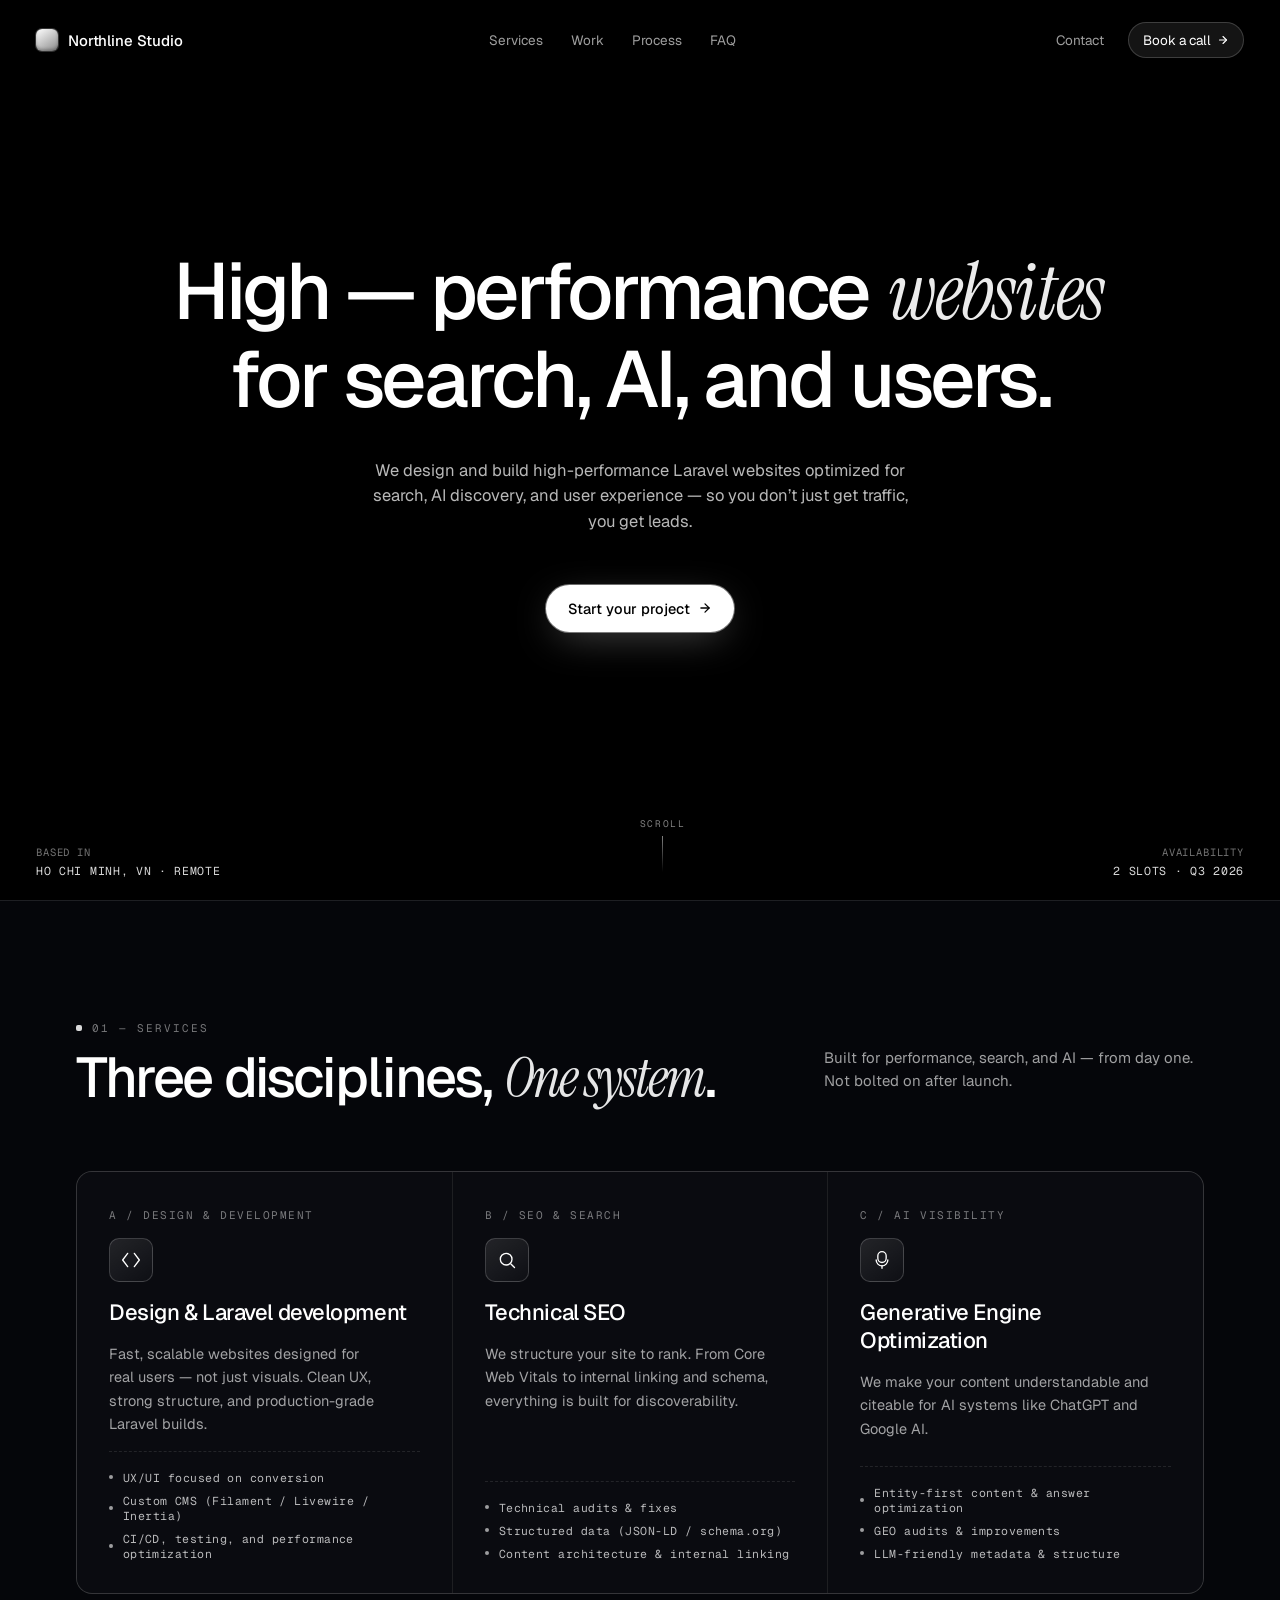
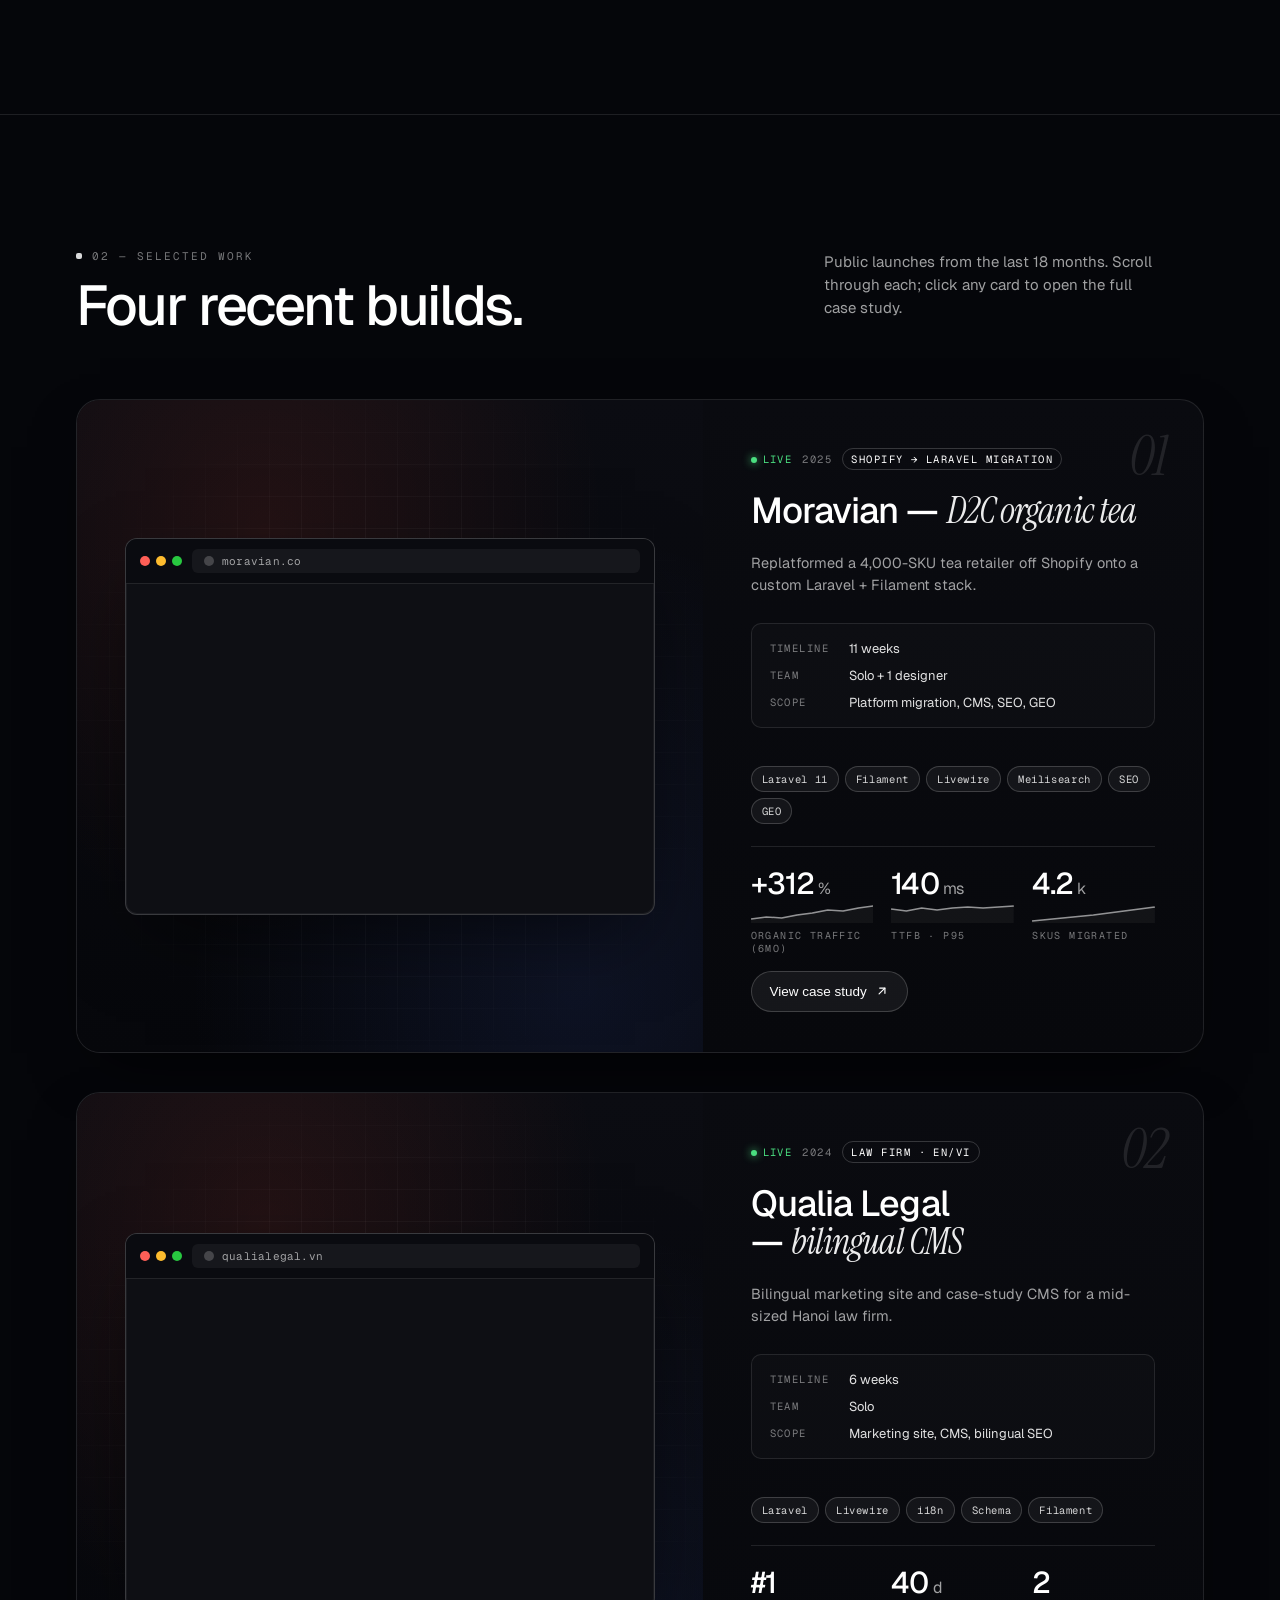
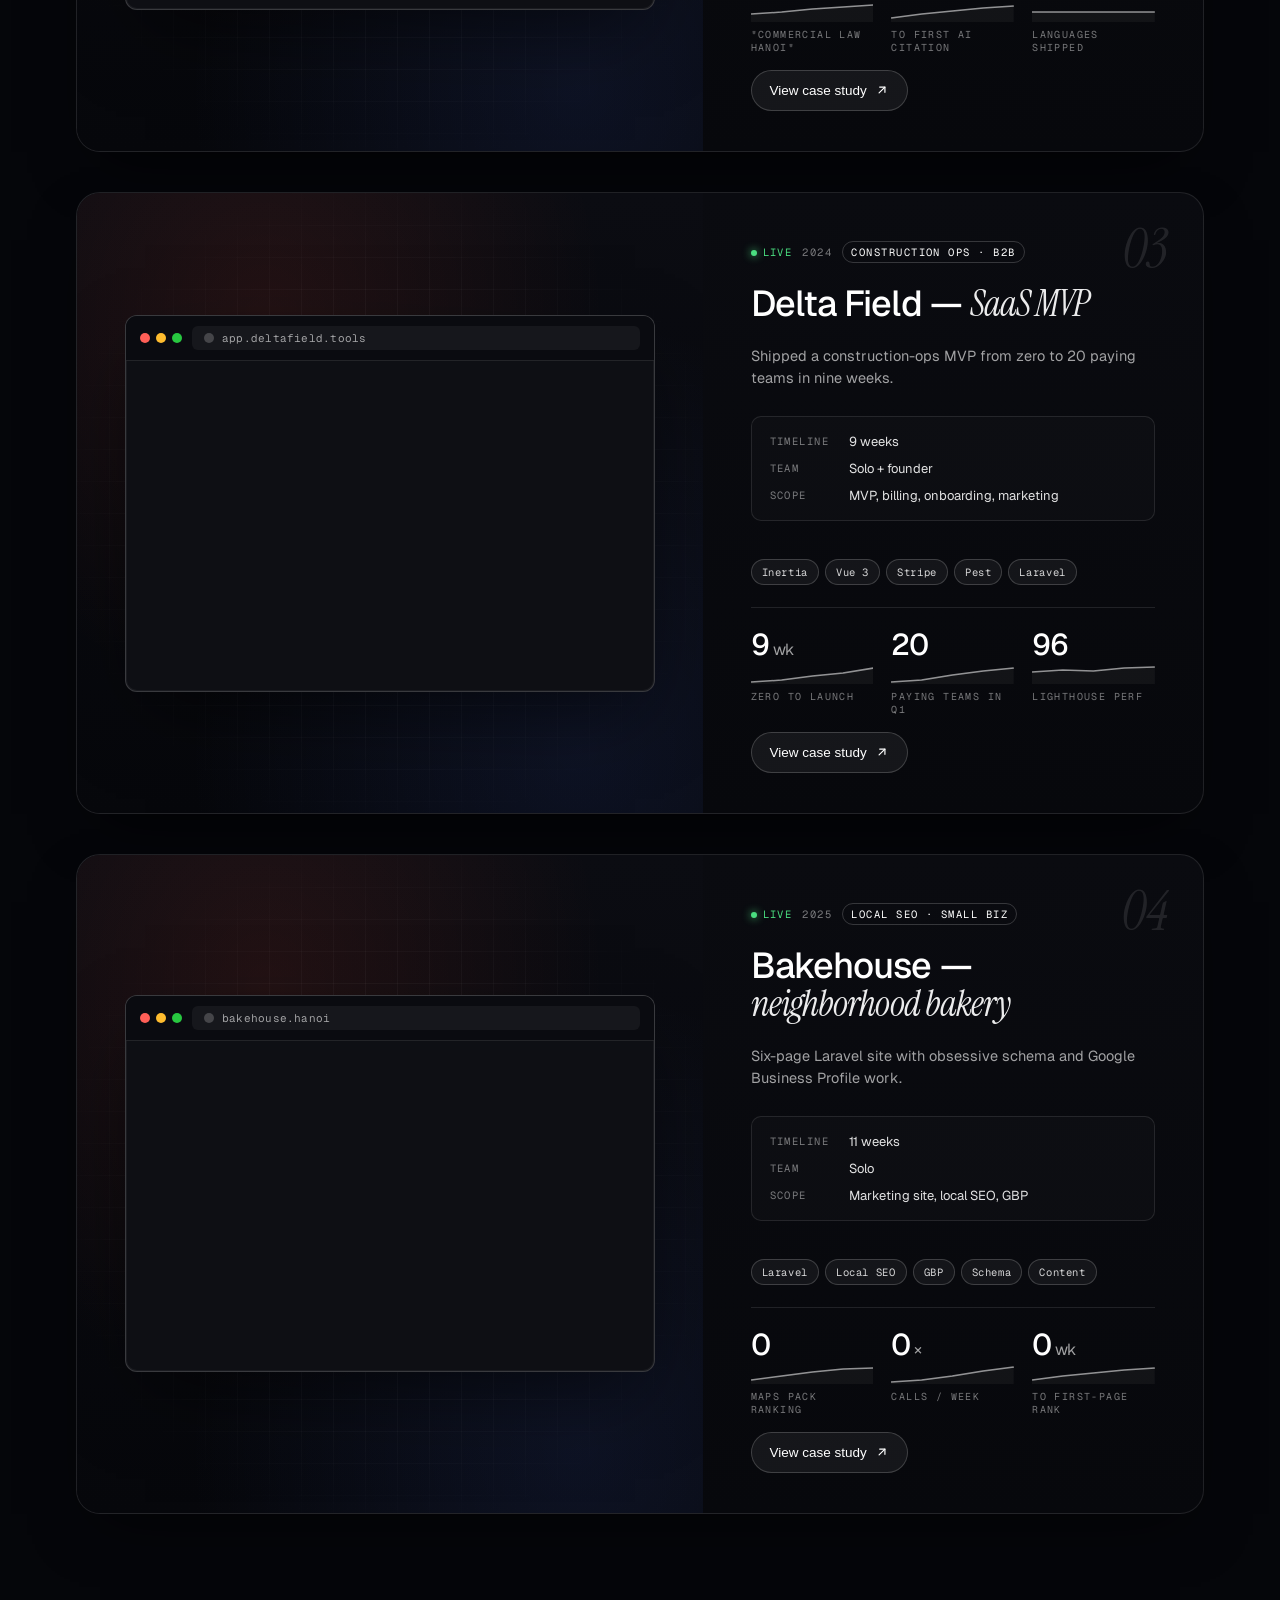
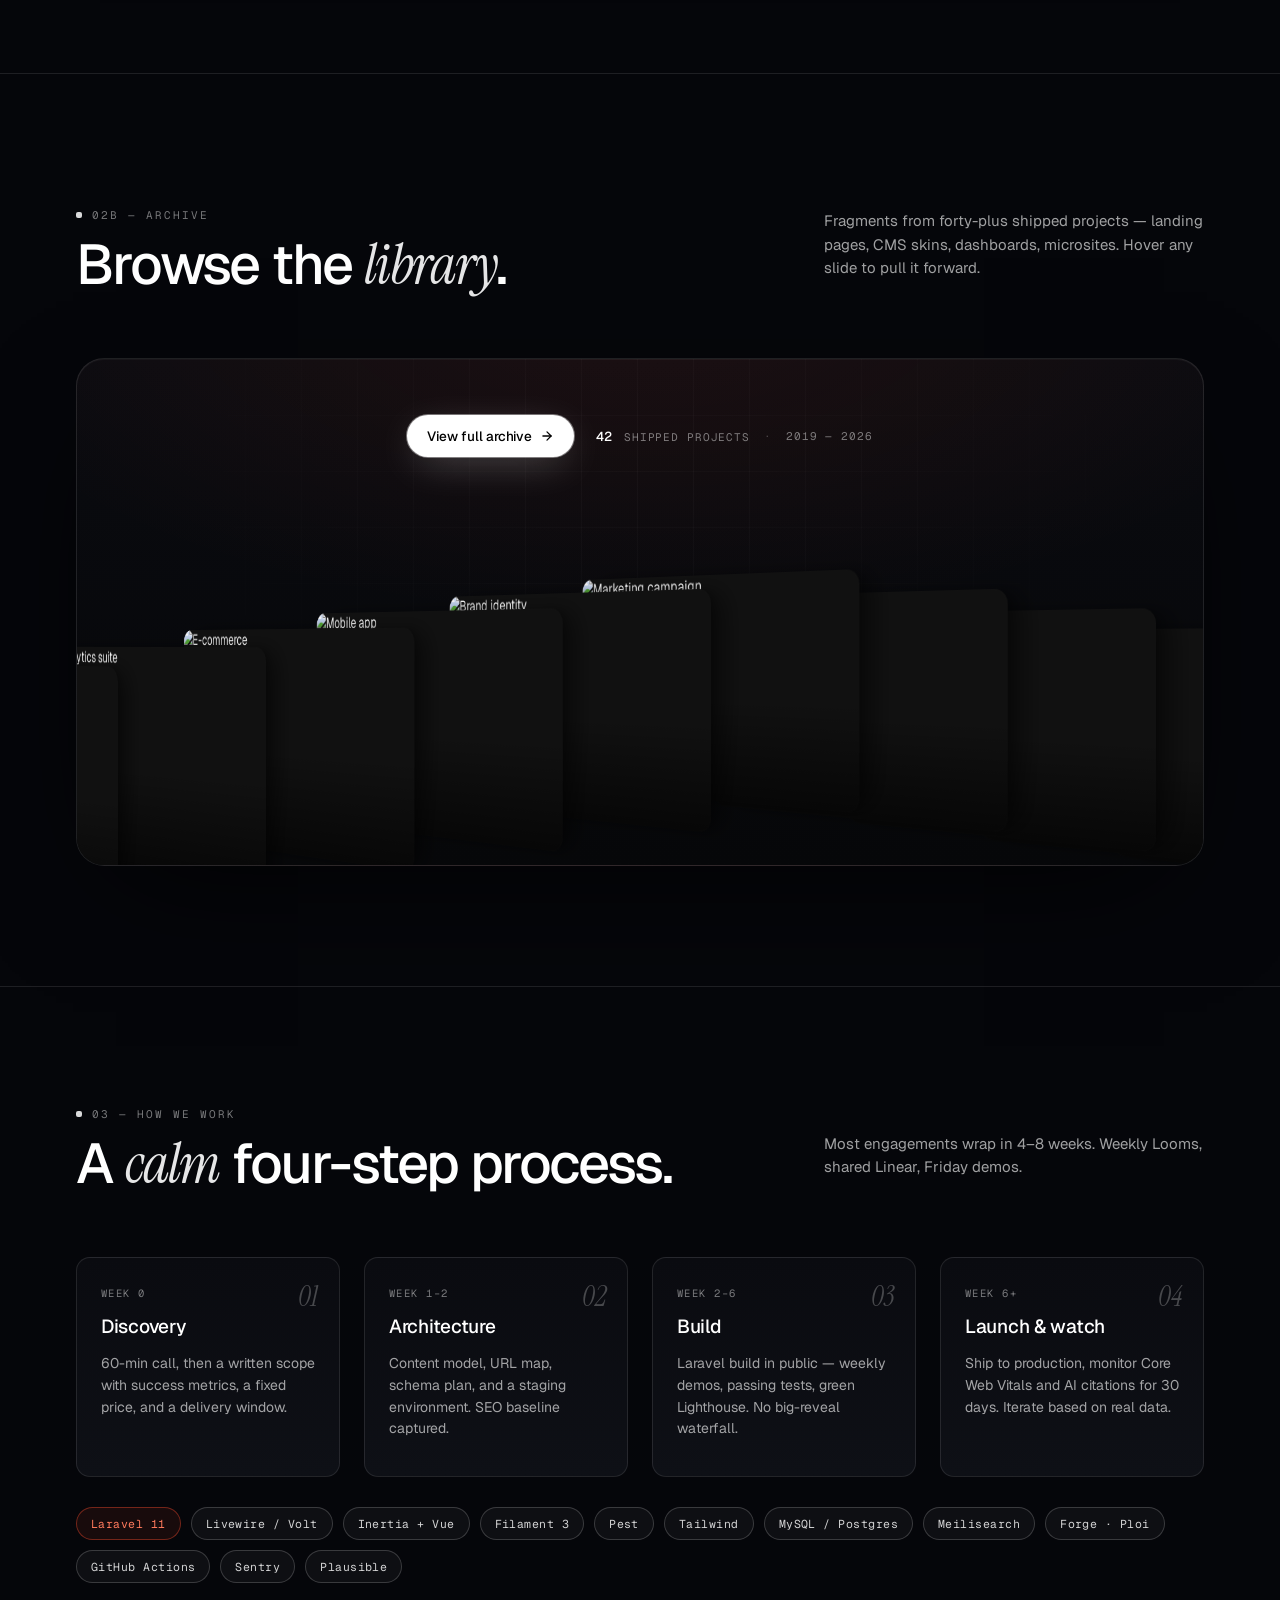
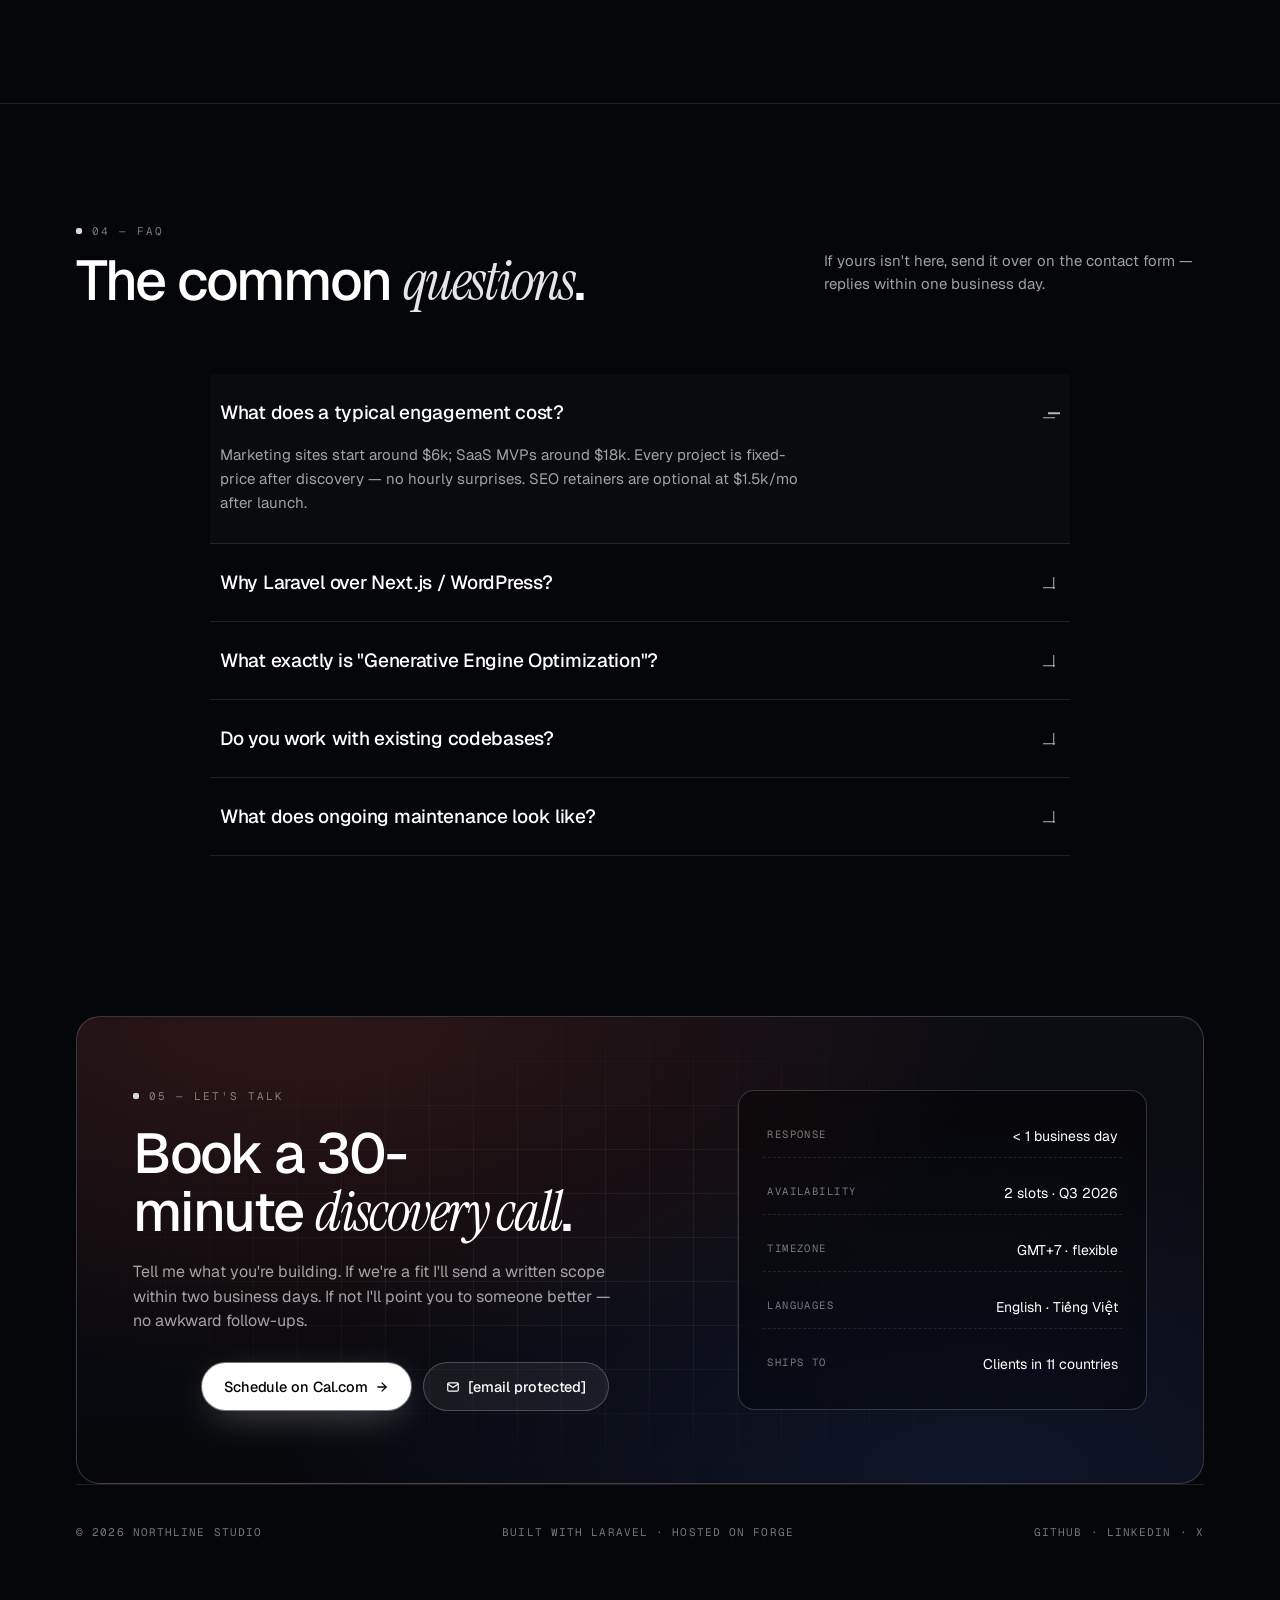
==== commit 388fbbb0: "Update Hero Section (2).html" ====
--- a/Hero Section (2).html
+++ b/Hero Section (2).html
@@ -8,464 +8,1556 @@
 <link rel="preconnect" href="https://fonts.gstatic.com" crossorigin>
 <link href="https://fonts.googleapis.com/css2?family=Instrument+Serif:ital@0;1&family=Geist:wght@300;400;500;600;700&family=Geist+Mono:wght@400;500&display=swap" rel="stylesheet">
 <script src="https://cdnjs.cloudflare.com/ajax/libs/three.js/89/three.min.js"></script>
-<style>
-  :root{
-    --bg:#05060a; --panel:#0a0b10; --panel-2:#0e1016;
-    --fg:#fff; --muted:rgba(255,255,255,.62); --muted-2:rgba(255,255,255,.45);
-    --line:rgba(255,255,255,.10); --line-2:rgba(255,255,255,.18);
-    --accent:#ff4d2e; /* laravel-adjacent warm */
-    --serif:"Instrument Serif",ui-serif,Georgia,serif;
-    --sans:"Geist",ui-sans-serif,system-ui,-apple-system,"Segoe UI",sans-serif;
-    --mono:"Geist Mono",ui-monospace,"SFMono-Regular",Menlo,monospace;
-  }
-  *{box-sizing:border-box}
-  html,body{margin:0;padding:0;background:var(--bg);color:var(--fg);font-family:var(--sans);-webkit-font-smoothing:antialiased}
-  body{min-height:100vh;overflow-x:hidden}
-  a{color:inherit}
-  img{display:block;max-width:100%}
-  ::selection{background:#fff;color:#000}
-
-  /* ——— HERO ——— */
-  .hero{position:relative;width:100%;height:100vh;min-height:640px;overflow:hidden;isolation:isolate;background:#000}
-  .shader-stage{position:absolute;inset:0;z-index:0}
-  .shader-stage canvas{display:block;width:100%!important;height:100%!important}
-  .hero::before{content:"";position:absolute;inset:0;z-index:1;pointer-events:none;
-    background:
-      radial-gradient(ellipse at 50% 48%, transparent 0%, rgba(0,0,0,.45) 55%, rgba(0,0,0,.82) 100%),
-      linear-gradient(180deg, rgba(0,0,0,.6) 0%, transparent 18%, transparent 70%, rgba(0,0,0,.92) 100%);
-  }
-  .hero::after{content:"";position:absolute;inset:-50%;z-index:2;pointer-events:none;opacity:.06;mix-blend-mode:overlay;
-    background-image:url("data:image/svg+xml;utf8,<svg xmlns='http://www.w3.org/2000/svg' width='240' height='240'><filter id='n'><feTurbulence type='fractalNoise' baseFrequency='0.9' numOctaves='2' stitchTiles='stitch'/><feColorMatrix values='0 0 0 0 1  0 0 0 0 1  0 0 0 0 1  0 0 0 0.5 0'/></filter><rect width='100%' height='100%' filter='url(%23n)' opacity='0.9'/></svg>");
-    animation:grain 1.2s steps(6) infinite;
-  }
-  @keyframes grain{0%{transform:translate(0,0)}20%{transform:translate(-2%,1%)}40%{transform:translate(1%,-2%)}60%{transform:translate(-1%,2%)}80%{transform:translate(2%,1%)}100%{transform:translate(0,0)}}
-
-  /* ——— NAV ——— */
-  .nav{position:absolute;top:0;left:0;right:0;z-index:6;display:flex;align-items:center;justify-content:space-between;
-    padding:22px 36px;max-width:1440px;margin:0 auto}
-  .brand{display:flex;align-items:center;gap:10px;font-weight:500;font-size:15px;letter-spacing:-.01em}
-  .brand-mark{width:22px;height:22px;border-radius:6px;background:linear-gradient(145deg,#fff,#8a8a8a);
-    box-shadow:0 0 0 1px rgba(255,255,255,.2),inset 0 -2px 3px rgba(0,0,0,.25)}
-  .nav-links{display:flex;gap:28px;font-size:13.5px;color:var(--muted)}
-  .nav-links a{text-decoration:none;transition:color .2s}
-  .nav-links a:hover{color:#fff}
-  .nav-cta{display:flex;align-items:center;gap:10px;font-size:13.5px}
-  .nav-cta .ghost{color:var(--muted);text-decoration:none;padding:8px 14px}
-  .nav-cta .ghost:hover{color:#fff}
-  .nav-cta .pill{display:inline-flex;align-items:center;gap:6px;padding:8px 14px;border-radius:999px;
-    background:rgba(255,255,255,.08);border:1px solid rgba(255,255,255,.18);color:#fff;text-decoration:none;
-    backdrop-filter:blur(12px);-webkit-backdrop-filter:blur(12px);transition:background .2s,border-color .2s,transform .2s}
-  .nav-cta .pill:hover{background:rgba(255,255,255,.14);border-color:rgba(255,255,255,.3)}
-  .nav-cta .pill svg{width:12px;height:12px}
-
-  /* ——— HERO CONTENT ——— */
-  .hero-content{position:absolute;inset:0;z-index:4;display:flex;flex-direction:column;align-items:center;justify-content:center;
-    text-align:center;padding:120px 24px 140px;max-width:1100px;margin:0 auto;left:0;right:0}
-  .eyebrow{display:inline-flex;align-items:center;gap:10px;padding:6px 12px 6px 8px;border-radius:999px;
-    background:rgba(255,255,255,.06);border:1px solid rgba(255,255,255,.14);
-    backdrop-filter:blur(16px);-webkit-backdrop-filter:blur(16px);
-    font-size:12.5px;color:rgba(255,255,255,.88);margin-bottom:28px;animation:fadeUp .9s .1s both cubic-bezier(.2,.7,.2,1)}
-  .eyebrow .dot{width:18px;height:18px;border-radius:999px;
-    background:radial-gradient(circle at 30% 30%,#fff,#8e8e8e 60%,#2a2a2a);
-    box-shadow:0 0 0 1px rgba(255,255,255,.25),0 0 12px rgba(255,255,255,.45);flex:none}
-  .eyebrow .tag{font-family:var(--mono);font-size:10.5px;letter-spacing:.08em;text-transform:uppercase;color:rgba(255,255,255,.6);
-    padding-left:10px;margin-left:4px;border-left:1px solid rgba(255,255,255,.18)}
-
-  h1.headline{font-weight:500;font-size:clamp(40px,6.2vw,88px);line-height:1.08;letter-spacing:-.04em;margin:0;color:#fff;
-    max-width:18ch;text-shadow:0 2px 40px rgba(0,0,0,.5);
-    animation:fadeUp 1s .2s both cubic-bezier(.2,.7,.2,1)}
-  h1.headline em{font-family:var(--serif);font-style:italic;font-weight:400;letter-spacing:-.02em;color:rgba(255,255,255,.92);
-    padding:0 .04em}
-
-  .sub{margin-top:36px;max-width:540px;font-size:16.5px;line-height:1.55;color:rgba(255,255,255,.72);text-wrap:pretty;
-    animation:fadeUp 1s .35s both cubic-bezier(.2,.7,.2,1)}
-
-  .cta-row{margin-top:34px;display:flex;gap:12px;align-items:center;flex-wrap:wrap;justify-content:center;
-    animation:fadeUp 1s .5s both cubic-bezier(.2,.7,.2,1)}
-  .btn{display:inline-flex;align-items:center;gap:8px;padding:14px 22px;border-radius:999px;font-size:14.5px;font-weight:500;
-    text-decoration:none;cursor:pointer;border:none;transition:transform .2s,background .2s,border-color .2s,box-shadow .2s;letter-spacing:-.005em}
-  .btn-primary{background:#fff;color:#000;box-shadow:0 0 0 1px rgba(255,255,255,.4),0 10px 40px -10px rgba(255,255,255,.35)}
-  .btn-primary:hover{transform:translateY(-1px);box-shadow:0 0 0 1px rgba(255,255,255,.55),0 14px 50px -10px rgba(255,255,255,.45)}
-  .btn-secondary{background:rgba(255,255,255,.06);color:#fff;border:1px solid rgba(255,255,255,.22);
-    backdrop-filter:blur(16px);-webkit-backdrop-filter:blur(16px)}
-  .btn-secondary:hover{background:rgba(255,255,255,.12);border-color:rgba(255,255,255,.35)}
-  .btn svg{width:14px;height:14px}
-
-  /* ——— HERO META BAR & SCROLL HINT ——— */
-  .meta-bar{position:absolute;bottom:0;left:0;right:0;z-index:5;padding:22px 36px;max-width:1440px;margin:0 auto;
-    display:flex;justify-content:space-between;align-items:end;font-family:var(--mono);font-size:10.5px;letter-spacing:.08em;
-    text-transform:uppercase;color:rgba(255,255,255,.45);animation:fadeUp 1.2s .7s both cubic-bezier(.2,.7,.2,1)}
-  .meta-bar .col{display:flex;flex-direction:column;gap:4px}
-  .meta-bar .col.right{text-align:right;align-items:flex-end}
-  .meta-bar .val{color:rgba(255,255,255,.85);font-size:11.5px;letter-spacing:.06em}
-  .scroll-hint{position:absolute;left:50%;transform:translateX(-50%);bottom:28px;z-index:5;display:flex;flex-direction:column;
-    align-items:center;gap:6px;font-family:var(--mono);font-size:9.5px;letter-spacing:.18em;text-transform:uppercase;color:rgba(255,255,255,.5);
-    animation:fadeUp 1.2s .9s both cubic-bezier(.2,.7,.2,1);pointer-events:none}
-  .scroll-hint .line{width:1px;height:36px;background:linear-gradient(180deg,rgba(255,255,255,.5),transparent);position:relative;overflow:hidden}
-  .scroll-hint .line::before{content:"";position:absolute;left:0;right:0;top:-40%;height:40%;
-    background:linear-gradient(180deg,transparent,#fff);animation:scrollDot 2.2s ease-in-out infinite}
-  @keyframes scrollDot{0%{top:-40%}100%{top:110%}}
-  @keyframes fadeUp{from{opacity:0;transform:translateY(14px);filter:blur(4px)}to{opacity:1;transform:translateY(0);filter:blur(0)}}
-
-  /* ——— GLOBAL SECTION FRAME ——— */
-  .wrap{max-width:1200px;margin:0 auto;padding:0 36px}
-  section.block{position:relative;padding:120px 0;border-top:1px solid var(--line)}
-  .sec-head{display:flex;align-items:flex-end;justify-content:space-between;gap:40px;margin-bottom:64px;flex-wrap:wrap}
-  .sec-label{font-family:var(--mono);font-size:11px;letter-spacing:.18em;text-transform:uppercase;color:var(--muted-2);
-    display:flex;align-items:center;gap:10px}
-  .sec-label::before{content:"";display:inline-block;width:6px;height:6px;border-radius:2px;background:#fff;opacity:.85}
-  .sec-title{font-size:clamp(32px,4.6vw,56px);line-height:1.04;letter-spacing:-.035em;font-weight:500;margin:14px 0 0;max-width:20ch;text-wrap:balance}
-  .sec-title em{font-family:var(--serif);font-style:italic;font-weight:400;color:rgba(255,255,255,.9)}
-  .sec-kicker{max-width:380px;color:var(--muted);font-size:15px;line-height:1.55;text-wrap:pretty}
-
-  /* ——— SERVICES ——— */
-  .services{display:grid;grid-template-columns:repeat(3,1fr);gap:1px;background:var(--line);border:1px solid var(--line);
-    border-radius:16px;overflow:hidden}
-  .svc{background:var(--panel);padding:36px 32px 32px;display:flex;flex-direction:column;gap:16px;min-height:340px;
-    position:relative;transition:background .25s}
-  .svc:hover{background:var(--panel-2)}
-  .svc-idx{font-family:var(--mono);font-size:11px;letter-spacing:.14em;color:var(--muted-2);text-transform:uppercase}
-  .svc-icon{width:44px;height:44px;border-radius:10px;background:linear-gradient(145deg,rgba(255,255,255,.1),rgba(255,255,255,.02));
-    border:1px solid var(--line-2);display:grid;place-items:center;color:#fff}
-  .svc-icon svg{width:20px;height:20px}
-  .svc h3{margin:0;font-size:22px;font-weight:500;letter-spacing:-.02em}
-  .svc p{margin:0;color:var(--muted);font-size:14.5px;line-height:1.6;text-wrap:pretty}
-  .svc ul{margin:auto 0 0;padding:0;list-style:none;display:flex;flex-direction:column;gap:8px;border-top:1px dashed var(--line);
-    padding-top:18px}
-  .svc li{font-family:var(--mono);font-size:11.5px;letter-spacing:.04em;color:rgba(255,255,255,.72);display:flex;gap:10px;align-items:center}
-  .svc li::before{content:"";width:4px;height:4px;border-radius:50%;background:#fff;opacity:.6}
-
-  /* ——— SHOWCASE (stacked cards) ——— */
-  .showcase-shell{position:relative}
-  .showcase-track{position:relative}
-  .show-card{position:sticky;top:80px;margin-bottom:40px;border:1px solid var(--line);border-radius:24px;overflow:hidden;
-    background:linear-gradient(180deg,var(--panel) 0%,#07080c 100%);
-    transform-origin:50% 0%;
-    will-change:transform,opacity,filter;
-    transition:box-shadow .4s, transform .12s linear, opacity .12s linear, filter .12s linear;
-    box-shadow:0 24px 60px -24px rgba(0,0,0,.7)}
-  .show-card:hover{box-shadow:0 30px 80px -20px rgba(0,0,0,.85)}
-  .show-card-inner{display:grid;grid-template-columns:1.25fr 1fr;gap:0;min-height:560px}
-
-  /* LEFT: mockup side */
-  .sc-visual{position:relative;padding:48px 48px 48px 48px;background:
-      radial-gradient(ellipse at 30% 20%,rgba(255,77,46,.10),transparent 55%),
-      radial-gradient(ellipse at 80% 90%,rgba(80,120,255,.10),transparent 55%),
-      linear-gradient(180deg,#0b0c12,#06070b);
-    display:flex;align-items:center;justify-content:center;overflow:hidden}
-  .sc-visual::before{content:"";position:absolute;inset:0;background-image:
-      linear-gradient(rgba(255,255,255,.04) 1px,transparent 1px),
-      linear-gradient(90deg,rgba(255,255,255,.04) 1px,transparent 1px);
-    background-size:32px 32px;mask-image:radial-gradient(ellipse at center,#000 40%,transparent 80%);
-    -webkit-mask-image:radial-gradient(ellipse at center,#000 40%,transparent 80%);pointer-events:none}
-  .browser{position:relative;width:100%;max-width:600px;border-radius:12px;overflow:hidden;border:1px solid var(--line-2);
-    background:#0e0f14;box-shadow:0 30px 80px -20px rgba(0,0,0,.6),0 0 0 1px rgba(255,255,255,.05) inset;
-    transition:transform .6s cubic-bezier(.2,.7,.2,1);will-change:transform}
-  .show-card:hover .browser{transform:translateY(-4px) scale(1.01)}
-  .browser-chrome{display:flex;align-items:center;gap:10px;padding:10px 14px;background:#0a0b10;border-bottom:1px solid var(--line)}
-  .browser-chrome .dots{display:flex;gap:6px}
-  .browser-chrome .dots span{width:10px;height:10px;border-radius:50%;background:#2a2c33}
-  .browser-chrome .dots span:nth-child(1){background:#ff5f57}
-  .browser-chrome .dots span:nth-child(2){background:#febc2e}
-  .browser-chrome .dots span:nth-child(3){background:#28c840}
-  .browser-chrome .url{flex:1;padding:5px 12px;border-radius:6px;background:rgba(255,255,255,.05);font-family:var(--mono);
-    font-size:11px;color:rgba(255,255,255,.6);letter-spacing:.02em;display:flex;align-items:center;gap:8px}
-  .browser-chrome .url::before{content:"";width:10px;height:10px;border-radius:999px;background:rgba(255,255,255,.2);flex:none}
-  .browser-shot{display:block;width:100%;aspect-ratio:16/10;background-size:cover;background-position:top center;
-    filter:saturate(.92) contrast(1.02)}
-
-  /* RIGHT: info side */
-  .sc-body{padding:48px 48px 40px;display:flex;flex-direction:column;gap:22px;position:relative}
-  .sc-index{position:absolute;top:28px;right:36px;font-family:var(--serif);font-style:italic;font-size:56px;
-    line-height:1;letter-spacing:-.02em;color:rgba(255,255,255,.10)}
-  .sc-meta{display:flex;gap:10px;align-items:center;font-family:var(--mono);font-size:10.5px;letter-spacing:.14em;
-    text-transform:uppercase;color:var(--muted-2)}
-  .sc-meta .pill{padding:3px 8px;border:1px solid var(--line-2);border-radius:999px;color:#fff}
-  .sc-meta .live{color:#4ade80}
-  .sc-meta .live::before{content:"";display:inline-block;width:6px;height:6px;border-radius:50%;background:#4ade80;
-    box-shadow:0 0 8px #4ade80;margin-right:6px;vertical-align:middle}
-  .sc-title{margin:0;font-size:36px;line-height:1.05;letter-spacing:-.025em;font-weight:500;text-wrap:balance}
-  .sc-title em{font-family:var(--serif);font-style:italic;font-weight:400;color:rgba(255,255,255,.92)}
-  .sc-tag{color:var(--muted);font-size:14.5px;line-height:1.55;max-width:42ch;text-wrap:pretty;margin:0}
-
-  .sc-scope{display:grid;grid-template-columns:auto 1fr;gap:10px 20px;margin-top:4px;
-    padding:16px 18px;background:rgba(255,255,255,.02);border:1px solid var(--line);border-radius:10px}
-  .sc-scope dt{font-family:var(--mono);font-size:10.5px;letter-spacing:.14em;text-transform:uppercase;color:var(--muted-2);align-self:center}
-  .sc-scope dd{margin:0;font-size:13px;color:rgba(255,255,255,.88)}
-
-  .sc-tags{display:flex;gap:6px;flex-wrap:wrap}
-  .sc-tags span{font-family:var(--mono);font-size:10.5px;letter-spacing:.06em;padding:5px 10px;border-radius:999px;
-    background:rgba(255,255,255,.05);border:1px solid var(--line-2);color:rgba(255,255,255,.82)}
-
-  .sc-stats{display:grid;grid-template-columns:repeat(3,1fr);gap:18px;margin-top:auto;padding-top:22px;border-top:1px solid var(--line)}
-  .sc-stats .stat{display:flex;flex-direction:column;gap:6px}
-  .sc-stats .n{font-size:30px;font-weight:500;letter-spacing:-.03em;line-height:1;display:flex;align-items:baseline;gap:4px}
-  .sc-stats .n .unit{font-size:16px;color:var(--muted);font-weight:400}
-  .sc-stats .spark{height:18px;display:block}
-  .sc-stats .spark path{stroke:#fff;stroke-width:1.5;fill:none;opacity:.55}
-  .sc-stats .spark path.fill{stroke:none;fill:rgba(255,255,255,.08)}
-  .sc-stats .k{font-family:var(--mono);font-size:10px;letter-spacing:.14em;text-transform:uppercase;color:var(--muted-2)}
-
-  .sc-cta{display:inline-flex;align-items:center;gap:8px;align-self:flex-start;padding:12px 18px;border-radius:999px;
-    background:rgba(255,255,255,.06);border:1px solid var(--line-2);color:#fff;text-decoration:none;font-size:13.5px;
-    cursor:pointer;transition:background .2s,border-color .2s;margin-top:-6px}
-  .sc-cta:hover{background:#fff;color:#000}
-  .sc-cta svg{width:14px;height:14px}
-
-  /* SHARED-ELEMENT MODAL */
-  .modal-backdrop{position:fixed;inset:0;z-index:100;background:rgba(4,5,9,.82);backdrop-filter:blur(18px);-webkit-backdrop-filter:blur(18px);
-    display:none;opacity:0;transition:opacity .35s}
-  .modal-backdrop.visible{display:block}
-  .modal-backdrop.open{opacity:1}
-  .modal-shell{position:fixed;z-index:101;border-radius:24px;overflow:hidden;background:var(--panel);border:1px solid var(--line-2);
-    box-shadow:0 40px 100px -20px rgba(0,0,0,.8);
-    transition:top .55s cubic-bezier(.2,.85,.2,1),left .55s cubic-bezier(.2,.85,.2,1),
-      width .55s cubic-bezier(.2,.85,.2,1),height .55s cubic-bezier(.2,.85,.2,1),
-      border-radius .4s,opacity .3s;
-    will-change:top,left,width,height;opacity:0;pointer-events:none}
-  .modal-shell.visible{opacity:1;pointer-events:auto}
-  .modal-inner{position:absolute;inset:0;display:grid;grid-template-columns:1.3fr 1fr;opacity:0;transition:opacity .35s .25s}
-  .modal-shell.open .modal-inner{opacity:1}
-  .modal-visual{position:relative;background:#06070b;overflow:hidden;padding:48px;display:flex;align-items:center;justify-content:center}
-  .modal-visual .browser{max-width:none;width:100%;transform:scale(1.0)}
-  .modal-body{padding:56px 48px 40px;display:flex;flex-direction:column;gap:20px;overflow-y:auto;max-height:100%}
-  .modal-body .kicker{font-family:var(--mono);font-size:11px;letter-spacing:.14em;text-transform:uppercase;color:var(--muted-2)}
-  .modal-body h3{margin:0;font-size:36px;font-weight:500;letter-spacing:-.025em;line-height:1.05}
-  .modal-body h3 em{font-family:var(--serif);font-style:italic;font-weight:400}
-  .modal-body .lede{margin:0;color:rgba(255,255,255,.86);line-height:1.55;font-size:15.5px}
-  .modal-body .body-copy{margin:0;color:var(--muted);line-height:1.6;font-size:14px}
-  .modal-body h4{margin:10px 0 0;font-family:var(--mono);font-size:10.5px;letter-spacing:.14em;text-transform:uppercase;color:var(--muted-2);font-weight:500}
-  .modal-stats{display:grid;grid-template-columns:repeat(3,1fr);gap:18px;margin-top:auto;padding-top:22px;border-top:1px solid var(--line)}
-  .modal-stats .n{font-size:30px;font-weight:500;letter-spacing:-.02em;line-height:1}
-  .modal-stats .k{font-family:var(--mono);font-size:10px;letter-spacing:.14em;text-transform:uppercase;color:var(--muted-2);margin-top:6px}
-  .modal-close{position:fixed;top:24px;right:24px;z-index:103;width:40px;height:40px;border-radius:999px;border:1px solid var(--line-2);
-    background:rgba(255,255,255,.08);color:#fff;cursor:pointer;display:none;place-items:center;opacity:0;transition:opacity .3s .2s,background .2s,transform .2s}
-  .modal-close.visible{display:grid}
-  .modal-close.open{opacity:1}
-  .modal-close:hover{background:#fff;color:#000;transform:rotate(90deg)}
-  .modal-close svg{width:16px;height:16px}
-
-  /* scramble caret */
-  .scramble{display:inline-block;position:relative}
-  .scramble::after{content:"";display:inline-block;width:.08em;height:.85em;background:#fff;margin-left:4px;vertical-align:middle;
-    animation:caret 1s steps(2) infinite;opacity:0}
-  .scramble.typing::after{opacity:1}
-  @keyframes caret{50%{opacity:0}}
-
-  /* ——— PROCESS ——— */
-  .process{display:grid;grid-template-columns:repeat(4,1fr);gap:24px;counter-reset:stp}
-  .step{position:relative;padding:28px 24px;border:1px solid var(--line);border-radius:14px;background:linear-gradient(180deg,var(--panel),var(--panel-2));
-    display:flex;flex-direction:column;gap:14px;min-height:220px}
-  .step::before{counter-increment:stp;content:"0" counter(stp);position:absolute;top:20px;right:22px;font-family:var(--serif);font-style:italic;
-    font-size:28px;color:rgba(255,255,255,.25);letter-spacing:-.02em}
-  .step .tag{font-family:var(--mono);font-size:10.5px;letter-spacing:.14em;text-transform:uppercase;color:var(--muted-2)}
-  .step h4{margin:0;font-size:19px;font-weight:500;letter-spacing:-.015em}
-  .step p{margin:0;color:var(--muted);font-size:14px;line-height:1.55}
-
-  /* ——— STACK STRIP ——— */
-  .stack{display:flex;flex-wrap:wrap;gap:10px;margin-top:30px}
-  .stack .chip{font-family:var(--mono);font-size:11.5px;letter-spacing:.04em;padding:8px 14px;border-radius:999px;
-    border:1px solid var(--line-2);background:rgba(255,255,255,.04);color:rgba(255,255,255,.82)}
-  .stack .chip.accent{background:rgba(255,77,46,.08);border-color:rgba(255,77,46,.4);color:#ff7a5c}
-
-  /* ——— FAQ ——— */
-  .faq{max-width:860px;margin:0 auto}
-  .faq details{border-bottom:1px solid var(--line);padding:22px 4px;transition:background .2s}
-  .faq details[open]{background:rgba(255,255,255,.02)}
-  .faq summary{list-style:none;cursor:pointer;display:flex;align-items:center;justify-content:space-between;gap:20px;
-    font-size:19px;font-weight:500;letter-spacing:-.015em;padding:4px 6px}
-  .faq summary::-webkit-details-marker{display:none}
-  .faq summary .plus{width:22px;height:22px;position:relative;flex:none;opacity:.7}
-  .faq summary .plus::before,.faq summary .plus::after{content:"";position:absolute;inset:0;margin:auto;background:#fff;
-    transition:transform .25s}
-  .faq summary .plus::before{width:12px;height:1.5px;top:50%;transform:translateY(-50%)}
-  .faq summary .plus::after{width:1.5px;height:12px;left:50%;transform:translateX(-50%)}
-  .faq details[open] summary .plus::after{transform:translateX(-50%) rotate(90deg)}
-  .faq .ans{padding:14px 6px 6px;color:var(--muted);line-height:1.6;font-size:15px;max-width:64ch;text-wrap:pretty}
-
-  /* ——— CONTACT ——— */
-  .contact{position:relative;border:1px solid var(--line-2);border-radius:24px;padding:72px 56px;overflow:hidden;
-    background:
-      radial-gradient(ellipse at 20% 0%,rgba(255,77,46,.14),transparent 55%),
-      radial-gradient(ellipse at 80% 100%,rgba(80,120,255,.12),transparent 55%),
-      linear-gradient(180deg,#0c0d13,#07080c)}
-  .contact::after{content:"";position:absolute;inset:0;background-image:
-    linear-gradient(rgba(255,255,255,.05) 1px,transparent 1px),
-    linear-gradient(90deg,rgba(255,255,255,.05) 1px,transparent 1px);
-    background-size:44px 44px;mask-image:radial-gradient(ellipse at center,#000 30%,transparent 75%);
-    -webkit-mask-image:radial-gradient(ellipse at center,#000 30%,transparent 75%);pointer-events:none}
-  .contact-inner{position:relative;z-index:1;display:grid;grid-template-columns:1.2fr .9fr;gap:60px;align-items:center}
-  .contact h2{margin:0;font-size:clamp(32px,4.4vw,56px);line-height:1.03;letter-spacing:-.035em;font-weight:500;text-wrap:balance}
-  .contact h2 em{font-family:var(--serif);font-style:italic;font-weight:400}
-  .contact p{margin:18px 0 28px;color:var(--muted);font-size:16px;line-height:1.55;max-width:44ch}
-  .contact-details{background:rgba(0,0,0,.35);border:1px solid var(--line-2);border-radius:16px;padding:24px;
-    display:flex;flex-direction:column;gap:14px;backdrop-filter:blur(8px);-webkit-backdrop-filter:blur(8px)}
-  .contact-details .row{display:flex;justify-content:space-between;gap:12px;padding:12px 4px;border-bottom:1px dashed var(--line)}
-  .contact-details .row:last-child{border-bottom:none}
-  .contact-details .k{font-family:var(--mono);font-size:10.5px;letter-spacing:.14em;text-transform:uppercase;color:var(--muted-2)}
-  .contact-details .v{font-size:14px;color:#fff;text-decoration:none}
-  .contact-details .v:hover{color:var(--accent)}
-
-  /* ——— FOOTER ——— */
-  footer{padding:40px 0 48px;border-top:1px solid var(--line);color:var(--muted-2);font-family:var(--mono);font-size:11px;
-    letter-spacing:.1em;text-transform:uppercase}
-  footer .row{display:flex;justify-content:space-between;gap:16px;flex-wrap:wrap}
-
-  /* ——— RESPONSIVE ——— */
-  @media (max-width:960px){
-    .services{grid-template-columns:1fr}
-    .process{grid-template-columns:repeat(2,1fr)}
-    .show-card-inner{grid-template-columns:1fr}
-    .show-card{top:20px}
-    .sc-visual{padding:32px}
-    .sc-body{padding:32px 28px 32px}
-    .sc-index{font-size:40px;top:20px;right:22px}
-    .modal-inner{grid-template-columns:1fr !important;overflow:auto}
-    .contact{padding:48px 28px}
-    .contact-inner{grid-template-columns:1fr;gap:32px}
-    section.block{padding:88px 0}
-    .wrap{padding:0 22px}
-  }
-  @media (max-width:720px){
-    .nav{padding:18px 18px}
-    .nav-links{display:none}
-    .meta-bar{padding:18px;font-size:9.5px}
-    .meta-bar .col:nth-child(2){display:none}
-    .sub{font-size:15px;margin-top:22px}
-    .cta-row{flex-direction:column;width:100%;max-width:320px}
-    .btn{width:100%;justify-content:center}
-    .process{grid-template-columns:1fr}
-    .sec-head{margin-bottom:40px}
-  }
-
-  /* ——— GALLERY (browse library) ——— */
-  .gallery-block{padding-top:40px}
-  .gallery-shell{
+<style> :root{
+     --bg:#05060a;
+     --panel:#0a0b10;
+     --panel-2:#0e1016;
+     --fg:#fff;
+     --muted:rgba(255,255,255,.62);
+     --muted-2:rgba(255,255,255,.45);
+     --line:rgba(255,255,255,.10);
+     --line-2:rgba(255,255,255,.18);
+     --accent:#ff4d2e;
+    /* laravel-adjacent warm */
+     --serif:"Instrument Serif",ui-serif,Georgia,serif;
+     --sans:"Geist",ui-sans-serif,system-ui,-apple-system,"Segoe UI",sans-serif;
+     --mono:"Geist Mono",ui-monospace,"SFMono-Regular",Menlo,monospace;
+}
+ *{
+    box-sizing:border-box
+}
+ html,body{
+    margin:0;
+    padding:0;
+    background:var(--bg);
+    color:var(--fg);
+    font-family:var(--sans);
+    -webkit-font-smoothing:antialiased
+}
+ body{
+    min-height:100vh;
+    overflow-x:hidden
+}
+ a{
+    color:inherit
+}
+ img{
+    display:block;
+    max-width:100%
+}
+ ::selection{
+    background:#fff;
+    color:#000
+}
+/* ——— HERO ——— */
+ .hero{
     position:relative;
+    width:100%;
+    height:100vh;
+    min-height:640px;
+    overflow:hidden;
+    isolation:isolate;
+    background:#000
+}
+ .shader-stage{
+    position:absolute;
+    inset:0;
+    z-index:0
+}
+ .shader-stage canvas{
+    display:block;
+    width:100%!important;
+    height:100%!important
+}
+ .hero::before{
+    content:"";
+    position:absolute;
+    inset:0;
+    z-index:1;
+    pointer-events:none;
+     background: radial-gradient(ellipse at 50% 48%, transparent 0%, rgba(0,0,0,.45) 55%, rgba(0,0,0,.82) 100%), linear-gradient(180deg, rgba(0,0,0,.6) 0%, transparent 18%, transparent 70%, rgba(0,0,0,.92) 100%);
+}
+ .hero::after{
+    content:"";
+    position:absolute;
+    inset:-50%;
+    z-index:2;
+    pointer-events:none;
+    opacity:.06;
+    mix-blend-mode:overlay;
+     background-image:url("data:image/svg+xml;utf8,<svg xmlns='http://www.w3.org/2000/svg' width='240' height='240'><filter id='n'><feTurbulence type='fractalNoise' baseFrequency='0.9' numOctaves='2' stitchTiles='stitch'/><feColorMatrix values='0 0 0 0 1 0 0 0 0 1 0 0 0 0 1 0 0 0 0.5 0'/></filter><rect width='100%' height='100%' filter='url(%23n)' opacity='0.9'/></svg>");
+     animation:grain 1.2s steps(6) infinite;
+}
+ @keyframes grain{
+    0%{
+        transform:translate(0,0)
+    }
+    20%{
+        transform:translate(-2%,1%)
+    }
+    40%{
+        transform:translate(1%,-2%)
+    }
+    60%{
+        transform:translate(-1%,2%)
+    }
+    80%{
+        transform:translate(2%,1%)
+    }
+    100%{
+        transform:translate(0,0)
+    }
+}
+/* ——— NAV ——— */
+ .nav{
+    position:absolute;
+    top:0;
+    left:0;
+    right:0;
+    z-index:6;
+    display:flex;
+    align-items:center;
+    justify-content:space-between;
+     padding:22px 36px;
+    max-width:1440px;
+    margin:0 auto
+}
+ .brand{
+    display:flex;
+    align-items:center;
+    gap:10px;
+    font-weight:500;
+    font-size:15px;
+    letter-spacing:-.01em
+}
+ .brand-mark{
+    width:22px;
+    height:22px;
+    border-radius:6px;
+    background:linear-gradient(145deg,#fff,#8a8a8a);
+     box-shadow:0 0 0 1px rgba(255,255,255,.2),inset 0 -2px 3px rgba(0,0,0,.25)
+}
+ .nav-links{
+    display:flex;
+    gap:28px;
+    font-size:13.5px;
+    color:var(--muted)
+}
+ .nav-links a{
+    text-decoration:none;
+    transition:color .2s
+}
+ .nav-links a:hover{
+    color:#fff
+}
+ .nav-cta{
+    display:flex;
+    align-items:center;
+    gap:10px;
+    font-size:13.5px
+}
+ .nav-cta .ghost{
+    color:var(--muted);
+    text-decoration:none;
+    padding:8px 14px
+}
+ .nav-cta .ghost:hover{
+    color:#fff
+}
+ .nav-cta .pill{
+    display:inline-flex;
+    align-items:center;
+    gap:6px;
+    padding:8px 14px;
+    border-radius:999px;
+     background:rgba(255,255,255,.08);
+    border:1px solid rgba(255,255,255,.18);
+    color:#fff;
+    text-decoration:none;
+     backdrop-filter:blur(12px);
+    -webkit-backdrop-filter:blur(12px);
+    transition:background .2s,border-color .2s,transform .2s
+}
+ .nav-cta .pill:hover{
+    background:rgba(255,255,255,.14);
+    border-color:rgba(255,255,255,.3)
+}
+ .nav-cta .pill svg{
+    width:12px;
+    height:12px
+}
+/* ——— HERO CONTENT ——— */
+ .hero-content{
+    position:absolute;
+    inset:0;
+    z-index:4;
+    display:flex;
+    flex-direction:column;
+    align-items:center;
+    justify-content:center;
+     text-align:center;
+    padding:120px 24px 140px;
+    max-width:1100px;
+    margin:0 auto;
+    left:0;
+    right:0
+}
+ .eyebrow{
+    display:inline-flex;
+    align-items:center;
+    gap:10px;
+    padding:6px 12px 6px 8px;
+    border-radius:999px;
+     background:rgba(255,255,255,.06);
+    border:1px solid rgba(255,255,255,.14);
+     backdrop-filter:blur(16px);
+    -webkit-backdrop-filter:blur(16px);
+     font-size:12.5px;
+    color:rgba(255,255,255,.88);
+    margin-bottom:28px;
+    animation:fadeUp .9s .1s both cubic-bezier(.2,.7,.2,1)
+}
+ .eyebrow .dot{
+    width:18px;
+    height:18px;
+    border-radius:999px;
+     background:radial-gradient(circle at 30% 30%,#fff,#8e8e8e 60%,#2a2a2a);
+     box-shadow:0 0 0 1px rgba(255,255,255,.25),0 0 12px rgba(255,255,255,.45);
+    flex:none
+}
+ .eyebrow .tag{
+    font-family:var(--mono);
+    font-size:10.5px;
+    letter-spacing:.08em;
+    text-transform:uppercase;
+    color:rgba(255,255,255,.6);
+     padding-left:10px;
+    margin-left:4px;
+    border-left:1px solid rgba(255,255,255,.18)
+}
+ h1.headline{
+    font-weight:500;
+    font-size:clamp(40px,6.2vw,88px);
+    line-height:1.08;
+    letter-spacing:-.04em;
+    margin:0;
+    color:#fff;
+     max-width:18ch;
+    text-shadow:0 2px 40px rgba(0,0,0,.5);
+     animation:fadeUp 1s .2s both cubic-bezier(.2,.7,.2,1)
+}
+ h1.headline em{
+    font-family:var(--serif);
+    font-style:italic;
+    font-weight:400;
+    letter-spacing:-.02em;
+    color:rgba(255,255,255,.92);
+     padding:0 .04em
+}
+ .sub{
+    margin-top:36px;
+    max-width:540px;
+    font-size:16.5px;
+    line-height:1.55;
+    color:rgba(255,255,255,.72);
+    text-wrap:pretty;
+     animation:fadeUp 1s .35s both cubic-bezier(.2,.7,.2,1)
+}
+ .cta-row{
+    margin-top:34px;
+    display:flex;
+    gap:12px;
+    align-items:center;
+    flex-wrap:wrap;
+    justify-content:center;
+     animation:fadeUp 1s .5s both cubic-bezier(.2,.7,.2,1)
+}
+ .btn{
+    display:inline-flex;
+    align-items:center;
+    gap:8px;
+    padding:14px 22px;
+    border-radius:999px;
+    font-size:14.5px;
+    font-weight:500;
+     text-decoration:none;
+    cursor:pointer;
+    border:none;
+    transition:transform .2s,background .2s,border-color .2s,box-shadow .2s;
+    letter-spacing:-.005em
+}
+ .btn-primary{
+    background:#fff;
+    color:#000;
+    box-shadow:0 0 0 1px rgba(255,255,255,.4),0 10px 40px -10px rgba(255,255,255,.35)
+}
+ .btn-primary:hover{
+    transform:translateY(-1px);
+    box-shadow:0 0 0 1px rgba(255,255,255,.55),0 14px 50px -10px rgba(255,255,255,.45)
+}
+ .btn-secondary{
+    background:rgba(255,255,255,.06);
+    color:#fff;
+    border:1px solid rgba(255,255,255,.22);
+     backdrop-filter:blur(16px);
+    -webkit-backdrop-filter:blur(16px)
+}
+ .btn-secondary:hover{
+    background:rgba(255,255,255,.12);
+    border-color:rgba(255,255,255,.35)
+}
+ .btn svg{
+    width:14px;
+    height:14px
+}
+/* ——— HERO META BAR & SCROLL HINT ——— */
+ .meta-bar{
+    position:absolute;
+    bottom:0;
+    left:0;
+    right:0;
+    z-index:5;
+    padding:22px 36px;
+    max-width:1440px;
+    margin:0 auto;
+     display:flex;
+    justify-content:space-between;
+    align-items:end;
+    font-family:var(--mono);
+    font-size:10.5px;
+    letter-spacing:.08em;
+     text-transform:uppercase;
+    color:rgba(255,255,255,.45);
+    animation:fadeUp 1.2s .7s both cubic-bezier(.2,.7,.2,1)
+}
+ .meta-bar .col{
+    display:flex;
+    flex-direction:column;
+    gap:4px
+}
+ .meta-bar .col.right{
+    text-align:right;
+    align-items:flex-end
+}
+ .meta-bar .val{
+    color:rgba(255,255,255,.85);
+    font-size:11.5px;
+    letter-spacing:.06em
+}
+ .scroll-hint{
+    position:absolute;
+    left:50%;
+    transform:translateX(-50%);
+    bottom:28px;
+    z-index:5;
+    display:flex;
+    flex-direction:column;
+     align-items:center;
+    gap:6px;
+    font-family:var(--mono);
+    font-size:9.5px;
+    letter-spacing:.18em;
+    text-transform:uppercase;
+    color:rgba(255,255,255,.5);
+     animation:fadeUp 1.2s .9s both cubic-bezier(.2,.7,.2,1);
+    pointer-events:none
+}
+ .scroll-hint .line{
+    width:1px;
+    height:36px;
+    background:linear-gradient(180deg,rgba(255,255,255,.5),transparent);
+    position:relative;
+    overflow:hidden
+}
+ .scroll-hint .line::before{
+    content:"";
+    position:absolute;
+    left:0;
+    right:0;
+    top:-40%;
+    height:40%;
+     background:linear-gradient(180deg,transparent,#fff);
+    animation:scrollDot 2.2s ease-in-out infinite
+}
+ @keyframes scrollDot{
+    0%{
+        top:-40%
+    }
+    100%{
+        top:110%
+    }
+}
+ @keyframes fadeUp{
+    from{
+        opacity:0;
+        transform:translateY(14px);
+        filter:blur(4px)
+    }
+    to{
+        opacity:1;
+        transform:translateY(0);
+        filter:blur(0)
+    }
+}
+/* ——— GLOBAL SECTION FRAME ——— */
+ .wrap{
+    max-width:1200px;
+    margin:0 auto;
+    padding:0 36px
+}
+ section.block{
+    position:relative;
+    padding:120px 0;
+    border-top:1px solid var(--line)
+}
+ .sec-head{
+    display:flex;
+    align-items:flex-end;
+    justify-content:space-between;
+    gap:40px;
+    margin-bottom:64px;
+    flex-wrap:wrap
+}
+ .sec-label{
+    font-family:var(--mono);
+    font-size:11px;
+    letter-spacing:.18em;
+    text-transform:uppercase;
+    color:var(--muted-2);
+     display:flex;
+    align-items:center;
+    gap:10px
+}
+ .sec-label::before{
+    content:"";
+    display:inline-block;
+    width:6px;
+    height:6px;
+    border-radius:2px;
+    background:#fff;
+    opacity:.85
+}
+ .sec-title{
+    font-size:clamp(32px,4.6vw,56px);
+    line-height:1.04;
+    letter-spacing:-.035em;
+    font-weight:500;
+    margin:14px 0 0;
+    max-width:20ch;
+    text-wrap:balance
+}
+ .sec-title em{
+    font-family:var(--serif);
+    font-style:italic;
+    font-weight:400;
+    color:rgba(255,255,255,.9)
+}
+ .sec-kicker{
+    max-width:380px;
+    color:var(--muted);
+    font-size:15px;
+    line-height:1.55;
+    text-wrap:pretty
+}
+/* ——— SERVICES ——— */
+ .services{
+    display:grid;
+    grid-template-columns:repeat(3,1fr);
+    gap:1px;
+    background:var(--line);
     border:1px solid var(--line);
-    border-radius:28px;
+     border-radius:16px;
+    overflow:hidden
+}
+ .svc{
+    background:var(--panel);
+    padding:36px 32px 32px;
+    display:flex;
+    flex-direction:column;
+    gap:16px;
+    min-height:340px;
+     position:relative;
+    transition:background .25s
+}
+ .svc:hover{
+    background:var(--panel-2)
+}
+ .svc-idx{
+    font-family:var(--mono);
+    font-size:11px;
+    letter-spacing:.14em;
+    color:var(--muted-2);
+    text-transform:uppercase
+}
+ .svc-icon{
+    width:44px;
+    height:44px;
+    border-radius:10px;
+    background:linear-gradient(145deg,rgba(255,255,255,.1),rgba(255,255,255,.02));
+     border:1px solid var(--line-2);
+    display:grid;
+    place-items:center;
+    color:#fff
+}
+ .svc-icon svg{
+    width:20px;
+    height:20px
+}
+ .svc h3{
+    margin:0;
+    font-size:22px;
+    font-weight:500;
+    letter-spacing:-.02em
+}
+ .svc p{
+    margin:0;
+    color:var(--muted);
+    font-size:14.5px;
+    line-height:1.6;
+    text-wrap:pretty
+}
+ .svc ul{
+    margin:auto 0 0;
+    padding:0;
+    list-style:none;
+    display:flex;
+    flex-direction:column;
+    gap:8px;
+    border-top:1px dashed var(--line);
+     padding-top:18px
+}
+ .svc li{
+    font-family:var(--mono);
+    font-size:11.5px;
+    letter-spacing:.04em;
+    color:rgba(255,255,255,.72);
+    display:flex;
+    gap:10px;
+    align-items:center
+}
+ .svc li::before{
+    content:"";
+    width:4px;
+    height:4px;
+    border-radius:50%;
+    background:#fff;
+    opacity:.6
+}
+/* ——— SHOWCASE (stacked cards) ——— */
+ .showcase-shell{
+    position:relative
+}
+ .showcase-track{
+    position:relative
+}
+ .show-card{
+    position:sticky;
+    top:80px;
+    margin-bottom:40px;
+    border:1px solid var(--line);
+    border-radius:24px;
     overflow:hidden;
-    background:
-      radial-gradient(1200px 520px at 50% -10%, rgba(255,77,46,.08), transparent 60%),
-      linear-gradient(180deg,var(--panel) 0%, #060709 100%);
-    box-shadow:0 40px 120px -40px rgba(0,0,0,.9), inset 0 1px 0 rgba(255,255,255,.04);
-  }
-  .gallery-shell::before{
-    content:"";position:absolute;inset:0;pointer-events:none;
-    background-image:
-      linear-gradient(to right, rgba(255,255,255,.05) 1px, transparent 1px),
-      linear-gradient(to bottom, rgba(255,255,255,.04) 1px, transparent 1px);
-    background-size:56px 56px;
-    mask-image:radial-gradient(ellipse at 50% 20%, rgba(0,0,0,.6) 0%, transparent 70%);
-    -webkit-mask-image:radial-gradient(ellipse at 50% 20%, rgba(0,0,0,.6) 0%, transparent 70%);
-  }
-  .gallery-inner{position:relative;z-index:1;padding:56px 0 0}
-  .gallery-lede{
-    display:flex;align-items:center;justify-content:center;gap:22px;
-    padding:0 32px 28px;
-  }
-  .gallery-cta{padding:12px 20px;font-size:13.5px}
-  .gallery-meta{
-    font-family:var(--mono);font-size:11px;letter-spacing:.08em;text-transform:uppercase;
-    color:var(--muted-2);display:inline-flex;gap:14px;align-items:center;
-  }
-  .gallery-meta b{color:#fff;font-weight:500;font-family:var(--sans);font-size:13px;letter-spacing:-.01em;text-transform:none;margin-right:4px}
-  .gallery-meta .sep{opacity:.5}
-
-  /* Desktop 3D staggered fan */
-  .gallery-stage{
+     background:linear-gradient(180deg,var(--panel) 0%,#07080c 100%);
+     transform-origin:50% 0%;
+     will-change:transform,opacity,filter;
+     transition:box-shadow .4s, transform .12s linear, opacity .12s linear, filter .12s linear;
+     box-shadow:0 24px 60px -24px rgba(0,0,0,.7)
+}
+ .show-card:hover{
+    box-shadow:0 30px 80px -20px rgba(0,0,0,.85)
+}
+ .show-card-inner{
+    display:grid;
+    grid-template-columns:1.25fr 1fr;
+    gap:0;
+    min-height:560px
+}
+/* LEFT: mockup side */
+ .sc-visual{
     position:relative;
-    height:380px;
+    padding:48px 48px 48px 48px;
+    background: radial-gradient(ellipse at 30% 20%,rgba(255,77,46,.10),transparent 55%), radial-gradient(ellipse at 80% 90%,rgba(80,120,255,.10),transparent 55%), linear-gradient(180deg,#0b0c12,#06070b);
+     display:flex;
+    align-items:center;
+    justify-content:center;
+    overflow:hidden
+}
+ .sc-visual::before{
+    content:"";
+    position:absolute;
+    inset:0;
+    background-image: linear-gradient(rgba(255,255,255,.04) 1px,transparent 1px), linear-gradient(90deg,rgba(255,255,255,.04) 1px,transparent 1px);
+     background-size:32px 32px;
+    mask-image:radial-gradient(ellipse at center,#000 40%,transparent 80%);
+     -webkit-mask-image:radial-gradient(ellipse at center,#000 40%,transparent 80%);
+    pointer-events:none
+}
+ .browser{
+    position:relative;
+    width:100%;
+    max-width:600px;
+    border-radius:12px;
     overflow:hidden;
-    perspective:2200px;
-    display:flex;align-items:flex-start;justify-content:center;
-    padding:90px 0 32px;
-  }
-  .gallery-stage .slide{
+    border:1px solid var(--line-2);
+     background:#0e0f14;
+    box-shadow:0 30px 80px -20px rgba(0,0,0,.6),0 0 0 1px rgba(255,255,255,.05) inset;
+     transition:transform .6s cubic-bezier(.2,.7,.2,1);
+    will-change:transform
+}
+ .show-card:hover .browser{
+    transform:translateY(-4px) scale(1.01)
+}
+ .browser-chrome{
+    display:flex;
+    align-items:center;
+    gap:10px;
+    padding:10px 14px;
+    background:#0a0b10;
+    border-bottom:1px solid var(--line)
+}
+ .browser-chrome .dots{
+    display:flex;
+    gap:6px
+}
+ .browser-chrome .dots span{
+    width:10px;
+    height:10px;
+    border-radius:50%;
+    background:#2a2c33
+}
+ .browser-chrome .dots span:nth-child(1){
+    background:#ff5f57
+}
+ .browser-chrome .dots span:nth-child(2){
+    background:#febc2e
+}
+ .browser-chrome .dots span:nth-child(3){
+    background:#28c840
+}
+ .browser-chrome .url{
+    flex:1;
+    padding:5px 12px;
+    border-radius:6px;
+    background:rgba(255,255,255,.05);
+    font-family:var(--mono);
+     font-size:11px;
+    color:rgba(255,255,255,.6);
+    letter-spacing:.02em;
+    display:flex;
+    align-items:center;
+    gap:8px
+}
+ .browser-chrome .url::before{
+    content:"";
+    width:10px;
+    height:10px;
+    border-radius:999px;
+    background:rgba(255,255,255,.2);
+    flex:none
+}
+ .browser-shot{
+    display:block;
+    width:100%;
+    aspect-ratio:16/10;
+    background-size:cover;
+    background-position:top center;
+     filter:saturate(.92) contrast(1.02)
+}
+/* RIGHT: info side */
+ .sc-body{
+    padding:48px 48px 40px;
+    display:flex;
+    flex-direction:column;
+    gap:22px;
+    position:relative
+}
+ .sc-index{
+    position:absolute;
+    top:28px;
+    right:36px;
+    font-family:var(--serif);
+    font-style:italic;
+    font-size:56px;
+     line-height:1;
+    letter-spacing:-.02em;
+    color:rgba(255,255,255,.10)
+}
+ .sc-meta{
+    display:flex;
+    gap:10px;
+    align-items:center;
+    font-family:var(--mono);
+    font-size:10.5px;
+    letter-spacing:.14em;
+     text-transform:uppercase;
+    color:var(--muted-2)
+}
+ .sc-meta .pill{
+    padding:3px 8px;
+    border:1px solid var(--line-2);
+    border-radius:999px;
+    color:#fff
+}
+ .sc-meta .live{
+    color:#4ade80
+}
+ .sc-meta .live::before{
+    content:"";
+    display:inline-block;
+    width:6px;
+    height:6px;
+    border-radius:50%;
+    background:#4ade80;
+     box-shadow:0 0 8px #4ade80;
+    margin-right:6px;
+    vertical-align:middle
+}
+ .sc-title{
+    margin:0;
+    font-size:36px;
+    line-height:1.05;
+    letter-spacing:-.025em;
+    font-weight:500;
+    text-wrap:balance
+}
+ .sc-title em{
+    font-family:var(--serif);
+    font-style:italic;
+    font-weight:400;
+    color:rgba(255,255,255,.92)
+}
+ .sc-tag{
+    color:var(--muted);
+    font-size:14.5px;
+    line-height:1.55;
+    max-width:42ch;
+    text-wrap:pretty;
+    margin:0
+}
+ .sc-scope{
+    display:grid;
+    grid-template-columns:auto 1fr;
+    gap:10px 20px;
+    margin-top:4px;
+     padding:16px 18px;
+    background:rgba(255,255,255,.02);
+    border:1px solid var(--line);
+    border-radius:10px
+}
+ .sc-scope dt{
+    font-family:var(--mono);
+    font-size:10.5px;
+    letter-spacing:.14em;
+    text-transform:uppercase;
+    color:var(--muted-2);
+    align-self:center
+}
+ .sc-scope dd{
+    margin:0;
+    font-size:13px;
+    color:rgba(255,255,255,.88)
+}
+ .sc-tags{
+    display:flex;
+    gap:6px;
+    flex-wrap:wrap
+}
+ .sc-tags span{
+    font-family:var(--mono);
+    font-size:10.5px;
+    letter-spacing:.06em;
+    padding:5px 10px;
+    border-radius:999px;
+     background:rgba(255,255,255,.05);
+    border:1px solid var(--line-2);
+    color:rgba(255,255,255,.82)
+}
+ .sc-stats{
+    display:grid;
+    grid-template-columns:repeat(3,1fr);
+    gap:18px;
+    margin-top:auto;
+    padding-top:22px;
+    border-top:1px solid var(--line)
+}
+ .sc-stats .stat{
+    display:flex;
+    flex-direction:column;
+    gap:6px
+}
+ .sc-stats .n{
+    font-size:30px;
+    font-weight:500;
+    letter-spacing:-.03em;
+    line-height:1;
+    display:flex;
+    align-items:baseline;
+    gap:4px
+}
+ .sc-stats .n .unit{
+    font-size:16px;
+    color:var(--muted);
+    font-weight:400
+}
+ .sc-stats .spark{
+    height:18px;
+    display:block
+}
+ .sc-stats .spark path{
+    stroke:#fff;
+    stroke-width:1.5;
+    fill:none;
+    opacity:.55
+}
+ .sc-stats .spark path.fill{
+    stroke:none;
+    fill:rgba(255,255,255,.08)
+}
+ .sc-stats .k{
+    font-family:var(--mono);
+    font-size:10px;
+    letter-spacing:.14em;
+    text-transform:uppercase;
+    color:var(--muted-2)
+}
+ .sc-cta{
+    display:inline-flex;
+    align-items:center;
+    gap:8px;
+    align-self:flex-start;
+    padding:12px 18px;
+    border-radius:999px;
+     background:rgba(255,255,255,.06);
+    border:1px solid var(--line-2);
+    color:#fff;
+    text-decoration:none;
+    font-size:13.5px;
+     cursor:pointer;
+    transition:background .2s,border-color .2s;
+    margin-top:-6px
+}
+ .sc-cta:hover{
+    background:#fff;
+    color:#000
+}
+ .sc-cta svg{
+    width:14px;
+    height:14px
+}
+/* SHARED-ELEMENT MODAL */
+ .modal-backdrop{
+    position:fixed;
+    inset:0;
+    z-index:100;
+    background:rgba(4,5,9,.82);
+    backdrop-filter:blur(18px);
+    -webkit-backdrop-filter:blur(18px);
+     display:none;
+    opacity:0;
+    transition:opacity .35s
+}
+ .modal-backdrop.visible{
+    display:block
+}
+ .modal-backdrop.open{
+    opacity:1
+}
+ .modal-shell{
+    position:fixed;
+    z-index:101;
+    border-radius:24px;
+    overflow:hidden;
+    background:var(--panel);
+    border:1px solid var(--line-2);
+     box-shadow:0 40px 100px -20px rgba(0,0,0,.8);
+     transition:top .55s cubic-bezier(.2,.85,.2,1),left .55s cubic-bezier(.2,.85,.2,1), width .55s cubic-bezier(.2,.85,.2,1),height .55s cubic-bezier(.2,.85,.2,1), border-radius .4s,opacity .3s;
+     will-change:top,left,width,height;
+    opacity:0;
+    pointer-events:none
+}
+ .modal-shell.visible{
+    opacity:1;
+    pointer-events:auto
+}
+ .modal-inner{
+    position:absolute;
+    inset:0;
+    display:grid;
+    grid-template-columns:1.3fr 1fr;
+    opacity:0;
+    transition:opacity .35s .25s
+}
+ .modal-shell.open .modal-inner{
+    opacity:1
+}
+ .modal-visual{
     position:relative;
-    width:360px;aspect-ratio:16/10;
-    border-radius:14px;overflow:hidden;flex:none;
-    margin-left:-220px;
-    transform-origin:50% 0%;
-    transform:perspective(5000px) rotateY(-42deg) translateY(var(--y,0px));
-    transition:transform .55s cubic-bezier(.22,.8,.22,1), filter .35s ease, box-shadow .45s ease, margin .5s cubic-bezier(.22,.8,.22,1);
-    box-shadow:
-      rgba(0,0,0,.02) 0.8px 0 0.8px,
-      rgba(0,0,0,.06) 2.4px 0 2.4px,
-      rgba(0,0,0,.14) 6.4px 0 6.4px,
-      rgba(0,0,0,.45) 22px 0 26px -4px;
-    cursor:pointer;will-change:transform;
+    background:#06070b;
+    overflow:hidden;
+    padding:48px;
+    display:flex;
+    align-items:center;
+    justify-content:center
+}
+ .modal-visual .browser{
+    max-width:none;
+    width:100%;
+    transform:scale(1.0)
+}
+ .modal-body{
+    padding:56px 48px 40px;
+    display:flex;
+    flex-direction:column;
+    gap:20px;
+    overflow-y:auto;
+    max-height:100%
+}
+ .modal-body .kicker{
+    font-family:var(--mono);
+    font-size:11px;
+    letter-spacing:.14em;
+    text-transform:uppercase;
+    color:var(--muted-2)
+}
+ .modal-body h3{
+    margin:0;
+    font-size:36px;
+    font-weight:500;
+    letter-spacing:-.025em;
+    line-height:1.05
+}
+ .modal-body h3 em{
+    font-family:var(--serif);
+    font-style:italic;
+    font-weight:400
+}
+ .modal-body .lede{
+    margin:0;
+    color:rgba(255,255,255,.86);
+    line-height:1.55;
+    font-size:15.5px
+}
+ .modal-body .body-copy{
+    margin:0;
+    color:var(--muted);
+    line-height:1.6;
+    font-size:14px
+}
+ .modal-body h4{
+    margin:10px 0 0;
+    font-family:var(--mono);
+    font-size:10.5px;
+    letter-spacing:.14em;
+    text-transform:uppercase;
+    color:var(--muted-2);
+    font-weight:500
+}
+ .modal-stats{
+    display:grid;
+    grid-template-columns:repeat(3,1fr);
+    gap:18px;
+    margin-top:auto;
+    padding-top:22px;
+    border-top:1px solid var(--line)
+}
+ .modal-stats .n{
+    font-size:30px;
+    font-weight:500;
+    letter-spacing:-.02em;
+    line-height:1
+}
+ .modal-stats .k{
+    font-family:var(--mono);
+    font-size:10px;
+    letter-spacing:.14em;
+    text-transform:uppercase;
+    color:var(--muted-2);
+    margin-top:6px
+}
+ .modal-close{
+    position:fixed;
+    top:24px;
+    right:24px;
+    z-index:103;
+    width:40px;
+    height:40px;
+    border-radius:999px;
+    border:1px solid var(--line-2);
+     background:rgba(255,255,255,.08);
+    color:#fff;
+    cursor:pointer;
+    display:none;
+    place-items:center;
     opacity:0;
-    animation:gallery-in .9s cubic-bezier(.25,.1,.25,1) forwards;
-    background:#111;
-  }
-  .gallery-stage .slide:first-child{margin-left:0}
-  .gallery-stage .slide img{width:100%;height:100%;object-fit:cover;object-position:left top;
-    transition:transform .5s cubic-bezier(.2,.8,.2,1)}
-  .gallery-stage .slide::after{
-    content:"";position:absolute;inset:0;pointer-events:none;
-    background:linear-gradient(180deg, transparent 55%, rgba(0,0,0,.6) 100%);
-  }
-  .gallery-stage .slide .cap{
-    position:absolute;left:14px;bottom:12px;right:14px;z-index:2;
-    display:flex;justify-content:space-between;align-items:end;gap:12px;
-    font-family:var(--mono);font-size:10px;letter-spacing:.08em;text-transform:uppercase;
-    color:rgba(255,255,255,.78);
-    opacity:0;transition:opacity .3s ease;
-  }
-  .gallery-stage .slide .cap .ix{color:rgba(255,255,255,.55)}
-
-  /* Hover state — other slides sink down to ~5% peek, hovered slide stays lifted */
-  .gallery-stage:hover .slide{
-    --y: 214px; /* ~95% of ~225px card height */
-    filter:brightness(.5) saturate(.7);
-  }
-  .gallery-stage .slide:hover{
-    --y: -18px !important;
-    filter:brightness(1.1) saturate(1.1) !important;
-    z-index:40 !important;
-    box-shadow:
-      rgba(0,0,0,.5) 0 24px 60px -10px,
-      rgba(255,77,46,.22) -24px 28px 60px -30px;
-  }
-  .gallery-stage .slide:hover img{transform:scale(1.04)}
-  .gallery-stage .slide:hover .cap{opacity:1}
-
-  @keyframes gallery-in{
-    from{opacity:0;transform:perspective(5000px) rotateY(-42deg) translateY(calc(var(--y,0px) + 120px))}
-    to  {opacity:1;transform:perspective(5000px) rotateY(-42deg) translateY(var(--y,0px))}
-  }
-
-  /* Mobile marquee */
-  .gallery-marquee{display:none}
-  @keyframes marquee-x{ from{transform:translateX(0)} to{transform:translateX(-50%)} }
-
-  @media (max-width:900px){
-    .gallery-stage{display:none}
-    .gallery-marquee{
-      display:flex;gap:14px;
-      padding:4px 0 32px;
-      overflow:hidden;
-      mask-image:linear-gradient(90deg, transparent 0, #000 8%, #000 92%, transparent 100%);
-      -webkit-mask-image:linear-gradient(90deg, transparent 0, #000 8%, #000 92%, transparent 100%);
-    }
-    .gallery-marquee-track{
-      display:flex;gap:14px;flex:none;
-      animation:marquee-x 40s linear infinite;
-    }
-    .gallery-marquee:hover .gallery-marquee-track{animation-play-state:paused}
-    .gallery-marquee .slide-m{
-      width:240px;aspect-ratio:16/10;border-radius:12px;overflow:hidden;flex:none;
-      box-shadow:rgba(0,0,0,.45) 16px 0 22px -6px;
-      position:relative;
-    }
-    .gallery-marquee .slide-m img{width:100%;height:100%;object-fit:cover;object-position:left top}
-  }
-  @media (max-width:600px){
-    .gallery-lede{flex-direction:column;gap:14px}
-    .gallery-inner{padding-top:40px}
-  }
-</style>
+    transition:opacity .3s .2s,background .2s,transform .2s
+}
+ .modal-close.visible{
+    display:grid
+}
+ .modal-close.open{
+    opacity:1
+}
+ .modal-close:hover{
+    background:#fff;
+    color:#000;
+    transform:rotate(90deg)
+}
+ .modal-close svg{
+    width:16px;
+    height:16px
+}
+/* scramble caret */
+ .scramble{
+    display:inline-block;
+    position:relative
+}
+ .scramble::after{
+    content:"";
+    display:inline-block;
+    width:.08em;
+    height:.85em;
+    background:#fff;
+    margin-left:4px;
+    vertical-align:middle;
+     animation:caret 1s steps(2) infinite;
+    opacity:0
+}
+ .scramble.typing::after{
+    opacity:1
+}
+ @keyframes caret{
+    50%{
+        opacity:0
+    }
+}
+/* ——— PROCESS ——— */
+ .process{
+    display:grid;
+    grid-template-columns:repeat(4,1fr);
+    gap:24px;
+    counter-reset:stp
+}
+ .step{
+    position:relative;
+    padding:28px 24px;
+    border:1px solid var(--line);
+    border-radius:14px;
+    background:linear-gradient(180deg,var(--panel),var(--panel-2));
+     display:flex;
+    flex-direction:column;
+    gap:14px;
+    min-height:220px
+}
+ .step::before{
+    counter-increment:stp;
+    content:"0" counter(stp);
+    position:absolute;
+    top:20px;
+    right:22px;
+    font-family:var(--serif);
+    font-style:italic;
+     font-size:28px;
+    color:rgba(255,255,255,.25);
+    letter-spacing:-.02em
+}
+ .step .tag{
+    font-family:var(--mono);
+    font-size:10.5px;
+    letter-spacing:.14em;
+    text-transform:uppercase;
+    color:var(--muted-2)
+}
+ .step h4{
+    margin:0;
+    font-size:19px;
+    font-weight:500;
+    letter-spacing:-.015em
+}
+ .step p{
+    margin:0;
+    color:var(--muted);
+    font-size:14px;
+    line-height:1.55
+}
+/* ——— STACK STRIP ——— */
+ .stack{
+    display:flex;
+    flex-wrap:wrap;
+    gap:10px;
+    margin-top:30px
+}
+ .stack .chip{
+    font-family:var(--mono);
+    font-size:11.5px;
+    letter-spacing:.04em;
+    padding:8px 14px;
+    border-radius:999px;
+     border:1px solid var(--line-2);
+    background:rgba(255,255,255,.04);
+    color:rgba(255,255,255,.82)
+}
+ .stack .chip.accent{
+    background:rgba(255,77,46,.08);
+    border-color:rgba(255,77,46,.4);
+    color:#ff7a5c
+}
+/* ——— FAQ ——— */
+ .faq{
+    max-width:860px;
+    margin:0 auto
+}
+ .faq details{
+    border-bottom:1px solid var(--line);
+    padding:22px 4px;
+    transition:background .2s
+}
+ .faq details[open]{
+    background:rgba(255,255,255,.02)
+}
+ .faq summary{
+    list-style:none;
+    cursor:pointer;
+    display:flex;
+    align-items:center;
+    justify-content:space-between;
+    gap:20px;
+     font-size:19px;
+    font-weight:500;
+    letter-spacing:-.015em;
+    padding:4px 6px
+}
+ .faq summary::-webkit-details-marker{
+    display:none
+}
+ .faq summary .plus{
+    width:22px;
+    height:22px;
+    position:relative;
+    flex:none;
+    opacity:.7
+}
+ .faq summary .plus::before,.faq summary .plus::after{
+    content:"";
+    position:absolute;
+    inset:0;
+    margin:auto;
+    background:#fff;
+     transition:transform .25s
+}
+ .faq summary .plus::before{
+    width:12px;
+    height:1.5px;
+    top:50%;
+    transform:translateY(-50%)
+}
+ .faq summary .plus::after{
+    width:1.5px;
+    height:12px;
+    left:50%;
+    transform:translateX(-50%)
+}
+ .faq details[open] summary .plus::after{
+    transform:translateX(-50%) rotate(90deg)
+}
+ .faq .ans{
+    padding:14px 6px 6px;
+    color:var(--muted);
+    line-height:1.6;
+    font-size:15px;
+    max-width:64ch;
+    text-wrap:pretty
+}
+/* ——— CONTACT ——— */
+ .contact{
+    position:relative;
+    border:1px solid var(--line-2);
+    border-radius:24px;
+    padding:72px 56px;
+    overflow:hidden;
+     background: radial-gradient(ellipse at 20% 0%,rgba(255,77,46,.14),transparent 55%), radial-gradient(ellipse at 80% 100%,rgba(80,120,255,.12),transparent 55%), linear-gradient(180deg,#0c0d13,#07080c)
+}
+ .contact::after{
+    content:"";
+    position:absolute;
+    inset:0;
+    background-image: linear-gradient(rgba(255,255,255,.05) 1px,transparent 1px), linear-gradient(90deg,rgba(255,255,255,.05) 1px,transparent 1px);
+     background-size:44px 44px;
+    mask-image:radial-gradient(ellipse at center,#000 30%,transparent 75%);
+     -webkit-mask-image:radial-gradient(ellipse at center,#000 30%,transparent 75%);
+    pointer-events:none
+}
+ .contact-inner{
+    position:relative;
+    z-index:1;
+    display:grid;
+    grid-template-columns:1.2fr .9fr;
+    gap:60px;
+    align-items:center
+}
+ .contact h2{
+    margin:0;
+    font-size:clamp(32px,4.4vw,56px);
+    line-height:1.03;
+    letter-spacing:-.035em;
+    font-weight:500;
+    text-wrap:balance
+}
+ .contact h2 em{
+    font-family:var(--serif);
+    font-style:italic;
+    font-weight:400
+}
+ .contact p{
+    margin:18px 0 28px;
+    color:var(--muted);
+    font-size:16px;
+    line-height:1.55;
+    max-width:44ch
+}
+ .contact-details{
+    background:rgba(0,0,0,.35);
+    border:1px solid var(--line-2);
+    border-radius:16px;
+    padding:24px;
+     display:flex;
+    flex-direction:column;
+    gap:14px;
+    backdrop-filter:blur(8px);
+    -webkit-backdrop-filter:blur(8px)
+}
+ .contact-details .row{
+    display:flex;
+    justify-content:space-between;
+    gap:12px;
+    padding:12px 4px;
+    border-bottom:1px dashed var(--line)
+}
+ .contact-details .row:last-child{
+    border-bottom:none
+}
+ .contact-details .k{
+    font-family:var(--mono);
+    font-size:10.5px;
+    letter-spacing:.14em;
+    text-transform:uppercase;
+    color:var(--muted-2)
+}
+ .contact-details .v{
+    font-size:14px;
+    color:#fff;
+    text-decoration:none
+}
+ .contact-details .v:hover{
+    color:var(--accent)
+}
+/* ——— FOOTER ——— */
+ footer{
+    padding:40px 0 48px;
+    border-top:1px solid var(--line);
+    color:var(--muted-2);
+    font-family:var(--mono);
+    font-size:11px;
+     letter-spacing:.1em;
+    text-transform:uppercase
+}
+ footer .row{
+    display:flex;
+    justify-content:space-between;
+    gap:16px;
+    flex-wrap:wrap
+}
+/* ——— RESPONSIVE ——— */
+ @media (max-width:960px){
+     .services{
+        grid-template-columns:1fr
+    }
+     .process{
+        grid-template-columns:repeat(2,1fr)
+    }
+     .show-card-inner{
+        grid-template-columns:1fr
+    }
+     .show-card{
+        top:20px
+    }
+     .sc-visual{
+        padding:32px
+    }
+     .sc-body{
+        padding:32px 28px 32px
+    }
+     .sc-index{
+        font-size:40px;
+        top:20px;
+        right:22px
+    }
+     .modal-inner{
+        grid-template-columns:1fr !important;
+        overflow:auto
+    }
+     .contact{
+        padding:48px 28px
+    }
+     .contact-inner{
+        grid-template-columns:1fr;
+        gap:32px
+    }
+     section.block{
+        padding:88px 0
+    }
+     .wrap{
+        padding:0 22px
+    }
+}
+ @media (max-width:720px){
+     .nav{
+        padding:18px 18px
+    }
+     .nav-links{
+        display:none
+    }
+     .meta-bar{
+        padding:18px;
+        font-size:9.5px
+    }
+     .meta-bar .col:nth-child(2){
+        display:none
+    }
+     .sub{
+        font-size:15px;
+        margin-top:22px
+    }
+     .cta-row{
+        flex-direction:column;
+        width:100%;
+        max-width:320px
+    }
+     .btn{
+        width:100%;
+        justify-content:center
+    }
+     .process{
+        grid-template-columns:1fr
+    }
+     .sec-head{
+        margin-bottom:40px
+    }
+}
+/* ——— GALLERY (browse library) ——— */
+ .gallery-block{
+    padding-top:40px
+}
+ .gallery-shell{
+     position:relative;
+     border:1px solid var(--line);
+     border-radius:28px;
+     overflow:hidden;
+     background: radial-gradient(1200px 520px at 50% -10%, rgba(255,77,46,.08), transparent 60%), linear-gradient(180deg,var(--panel) 0%, #060709 100%);
+     box-shadow:0 40px 120px -40px rgba(0,0,0,.9), inset 0 1px 0 rgba(255,255,255,.04);
+}
+ .gallery-shell::before{
+     content:"";
+    position:absolute;
+    inset:0;
+    pointer-events:none;
+     background-image: linear-gradient(to right, rgba(255,255,255,.05) 1px, transparent 1px), linear-gradient(to bottom, rgba(255,255,255,.04) 1px, transparent 1px);
+     background-size:56px 56px;
+     mask-image:radial-gradient(ellipse at 50% 20%, rgba(0,0,0,.6) 0%, transparent 70%);
+     -webkit-mask-image:radial-gradient(ellipse at 50% 20%, rgba(0,0,0,.6) 0%, transparent 70%);
+}
+ .gallery-inner{
+    position:relative;
+    z-index:1;
+    padding:56px 0 0
+}
+ .gallery-lede{
+     display:flex;
+    align-items:center;
+    justify-content:center;
+    gap:22px;
+     padding:0 32px 28px;
+}
+ .gallery-cta{
+    padding:12px 20px;
+    font-size:13.5px
+}
+ .gallery-meta{
+     font-family:var(--mono);
+    font-size:11px;
+    letter-spacing:.08em;
+    text-transform:uppercase;
+     color:var(--muted-2);
+    display:inline-flex;
+    gap:14px;
+    align-items:center;
+}
+ .gallery-meta b{
+    color:#fff;
+    font-weight:500;
+    font-family:var(--sans);
+    font-size:13px;
+    letter-spacing:-.01em;
+    text-transform:none;
+    margin-right:4px
+}
+ .gallery-meta .sep{
+    opacity:.5
+}
+/* Desktop 3D staggered fan */
+ .gallery-stage{
+     position:relative;
+     height:380px;
+     overflow:hidden;
+     perspective:2200px;
+     display:flex;
+    align-items:flex-start;
+    justify-content:center;
+     padding:90px 0 32px;
+}
+ .gallery-stage .slide{
+     position:relative;
+     width:360px;
+    aspect-ratio:16/10;
+     border-radius:14px;
+    overflow:hidden;
+    flex:none;
+     margin-left:-220px;
+     transform-origin:50% 0%;
+     transform:perspective(5000px) rotateY(-42deg) translateY(var(--y,0px));
+     transition:transform .55s cubic-bezier(.22,.8,.22,1), filter .35s ease, box-shadow .45s ease, margin .5s cubic-bezier(.22,.8,.22,1);
+     box-shadow: rgba(0,0,0,.02) 0.8px 0 0.8px, rgba(0,0,0,.06) 2.4px 0 2.4px, rgba(0,0,0,.14) 6.4px 0 6.4px, rgba(0,0,0,.45) 22px 0 26px -4px;
+     cursor:pointer;
+    will-change:transform;
+     opacity:0;
+     animation:gallery-in .9s cubic-bezier(.25,.1,.25,1) forwards;
+     background:#111;
+}
+ .gallery-stage .slide:first-child{
+    margin-left:0
+}
+ .gallery-stage .slide img{
+    width:100%;
+    height:100%;
+    object-fit:cover;
+    object-position:left top;
+     transition:transform .5s cubic-bezier(.2,.8,.2,1)
+}
+ .gallery-stage .slide::after{
+     content:"";
+    position:absolute;
+    inset:0;
+    pointer-events:none;
+     background:linear-gradient(180deg, transparent 55%, rgba(0,0,0,.6) 100%);
+}
+ .gallery-stage .slide .cap{
+     position:absolute;
+    left:14px;
+    bottom:12px;
+    right:14px;
+    z-index:2;
+     display:flex;
+    justify-content:space-between;
+    align-items:end;
+    gap:12px;
+     font-family:var(--mono);
+    font-size:10px;
+    letter-spacing:.08em;
+    text-transform:uppercase;
+     color:rgba(255,255,255,.78);
+     opacity:0;
+    transition:opacity .3s ease;
+}
+ .gallery-stage .slide .cap .ix{
+    color:rgba(255,255,255,.55)
+}
+/* Hover state — other slides sink down to ~5% peek, hovered slide stays lifted */
+ /* Apply sink only to slides that are not hovered to avoid rapid hover toggling */
+ .gallery-stage:hover .slide:not(:hover){
+   --y: 214px;
+  /* ~95% of ~225px card height */
+   filter:brightness(.5) saturate(.7);
+}
+ .gallery-stage .slide:hover{
+     --y: -18px !important;
+     filter:brightness(1.1) saturate(1.1) !important;
+     z-index:40 !important;
+     box-shadow: rgba(0,0,0,.5) 0 24px 60px -10px, rgba(255,77,46,.22) -24px 28px 60px -30px;
+}
+ .gallery-stage .slide:hover img{
+    transform:scale(1.04)
+}
+ .gallery-stage .slide:hover .cap{
+    opacity:1
+}
+ @keyframes gallery-in{
+     from{
+        opacity:0;
+        transform:perspective(5000px) rotateY(-42deg) translateY(calc(var(--y,0px) + 120px))
+    }
+     to {
+        opacity:1;
+        transform:perspective(5000px) rotateY(-42deg) translateY(var(--y,0px))
+    }
+}
+/* Mobile marquee */
+ .gallery-marquee{
+    display:none
+}
+ @keyframes marquee-x{
+     from{
+        transform:translateX(0)
+    }
+     to{
+        transform:translateX(-50%)
+    }
+}
+ @media (max-width:900px){
+     .gallery-stage{
+        display:none
+    }
+     .gallery-marquee{
+         display:flex;
+        gap:14px;
+         padding:4px 0 32px;
+         overflow:hidden;
+         mask-image:linear-gradient(90deg, transparent 0, #000 8%, #000 92%, transparent 100%);
+         -webkit-mask-image:linear-gradient(90deg, transparent 0, #000 8%, #000 92%, transparent 100%);
+    }
+     .gallery-marquee-track{
+         display:flex;
+        gap:14px;
+        flex:none;
+         animation:marquee-x 40s linear infinite;
+    }
+     .gallery-marquee:hover .gallery-marquee-track{
+        animation-play-state:paused
+    }
+     .gallery-marquee .slide-m{
+         width:240px;
+        aspect-ratio:16/10;
+        border-radius:12px;
+        overflow:hidden;
+        flex:none;
+         box-shadow:rgba(0,0,0,.45) 16px 0 22px -6px;
+         position:relative;
+    }
+     .gallery-marquee .slide-m img{
+        width:100%;
+        height:100%;
+        object-fit:cover;
+        object-position:left top
+    }
+}
+ @media (max-width:600px){
+     .gallery-lede{
+        flex-direction:column;
+        gap:14px
+    }
+     .gallery-inner{
+        padding-top:40px
+    }
+}
+ </style>
 </head>
 <body data-screen-label="Landing — Studio">
 
@@ -494,33 +1586,29 @@
   </nav>
 
   <div class="hero-content">
-    <div class="eyebrow">
-      <span class="dot" aria-hidden="true"></span>
-      <span>Taking on 2 new projects in Q3</span>
-      <span class="tag">Open</span>
-    </div>
-
-    <h1 class="headline">Laravel sites that <em>rank</em><br>in search &mdash; and in AI.</h1>
+
+
+    <h1 class="headline">High &mdash; performance <em>websites</em><br>for search, AI, and users.</h1>
 
     <p class="sub">
-      A one-person studio building fast, clean, SEO-first Laravel websites. Technical SEO, content architecture, and Generative Engine Optimization baked in from the first commit.
+      We design and build high-performance Laravel websites optimized for search, AI discovery, and user experience — so you don’t just get traffic, you get leads.
     </p>
 
     <div class="cta-row">
       <a class="btn btn-primary" href="#contact">
-        Book a discovery call
+        Start your project
         <svg viewBox="0 0 24 24" fill="none" stroke="currentColor" stroke-width="2.2" stroke-linecap="round" stroke-linejoin="round"><path d="M5 12h14"/><path d="m12 5 7 7-7 7"/></svg>
       </a>
-      <a class="btn btn-secondary" href="#work">
+      <!-- <a class="btn btn-secondary" href="#work">
         <svg viewBox="0 0 24 24" fill="none" stroke="currentColor" stroke-width="2.2" stroke-linecap="round" stroke-linejoin="round"><rect x="3" y="4" width="18" height="16" rx="2"/><path d="M3 10h18"/></svg>
         View recent work
-      </a>
+      </a> -->
     </div>
   </div>
 
   <div class="meta-bar">
-    <div class="col"><span>Based in</span><span class="val">Hanoi, VN · Remote</span></div>
-    <div class="col" style="text-align:center;align-items:center"><span>Stack</span><span class="val">Laravel · Livewire · Inertia</span></div>
+    <div class="col"><span>Based in</span><span class="val">HO CHI MINH, VN · Remote</span></div>
+    <!-- <div class="col" style="text-align:center;align-items:center"><span>Stack</span><span class="val">Laravel · Livewire · Inertia</span></div> -->
     <div class="col right"><span>Availability</span><span class="val">2 slots · Q3 2026</span></div>
   </div>
 
@@ -533,51 +1621,51 @@
     <div class="sec-head">
       <div>
         <div class="sec-label">01 — Services</div>
-        <h2 class="sec-title">Three disciplines, <em>one codebase</em>.</h2>
+        <h2 class="sec-title">Three disciplines, <em>One system</em>.</h2>
       </div>
-      <p class="sec-kicker">Engineering, discoverability, and machine-readability are planned together. Not bolted on after launch.</p>
+      <p class="sec-kicker">Built for performance, search, and AI — from day one. Not bolted on after launch.</p>
     </div>
 
     <div class="services">
       <div class="svc">
-        <div class="svc-idx">A / Engineering</div>
+        <div class="svc-idx">A / DESIGN & DEVELOPMENT</div>
         <div class="svc-icon">
           <svg viewBox="0 0 24 24" fill="none" stroke="currentColor" stroke-width="1.6" stroke-linecap="round" stroke-linejoin="round"><path d="m8 4-6 8 6 8"/><path d="m16 4 6 8-6 8"/></svg>
         </div>
-        <h3>Laravel development</h3>
-        <p>Production-grade Laravel builds — Livewire or Inertia, Filament admin, queues, Pest tests, CI/CD. Shipped on Forge or Ploi.</p>
+        <h3>Design & Laravel development</h3>
+        <p>Fast, scalable websites designed for real users — not just visuals. Clean UX, strong structure, and production-grade Laravel builds.</p>
         <ul>
-          <li>Marketing sites & custom CMS</li>
-          <li>SaaS MVPs & internal tools</li>
-          <li>API & integration work</li>
+          <li>UX/UI focused on conversion</li>
+          <li>Custom CMS (Filament / Livewire / Inertia)</li>
+          <li>CI/CD, testing, and performance optimization</li>
         </ul>
       </div>
 
       <div class="svc">
-        <div class="svc-idx">B / Discoverability</div>
+        <div class="svc-idx">B / SEO & SEARCH</div>
         <div class="svc-icon">
           <svg viewBox="0 0 24 24" fill="none" stroke="currentColor" stroke-width="1.6" stroke-linecap="round" stroke-linejoin="round"><circle cx="11" cy="11" r="7"/><path d="m21 21-4.3-4.3"/></svg>
         </div>
         <h3>Technical SEO</h3>
-        <p>Core Web Vitals, crawl budget, schema, internal linking, content architecture. Audits that ship as pull requests, not PDFs.</p>
+        <p>We structure your site to rank. From Core Web Vitals to internal linking and schema, everything is built for discoverability.</p>
         <ul>
-          <li>Technical audit & remediation</li>
-          <li>Schema.org & structured data</li>
-          <li>Content model & IA</li>
+          <li>Technical audits & fixes</li>
+          <li>Structured data (JSON-LD / schema.org)</li>
+          <li>Content architecture & internal linking</li>
         </ul>
       </div>
 
       <div class="svc">
-        <div class="svc-idx">C / Machine-readability</div>
+        <div class="svc-idx">C / AI VISIBILITY</div>
         <div class="svc-icon">
           <svg viewBox="0 0 24 24" fill="none" stroke="currentColor" stroke-width="1.6" stroke-linecap="round" stroke-linejoin="round"><path d="M12 2a5 5 0 0 0-5 5v3a5 5 0 0 0 10 0V7a5 5 0 0 0-5-5Z"/><path d="M5 12a7 7 0 0 0 14 0"/><path d="M12 19v3"/></svg>
         </div>
-        <h3>Generative Engine Opt.</h3>
-        <p>Structured content for ChatGPT, Perplexity, and Google AI Overviews. Entity-first writing, citeable sources, llm-friendly metadata.</p>
+        <h3>Generative Engine Optimization</h3>
+        <p>We make your content understandable and citeable for AI systems like ChatGPT and Google AI.</p>
         <ul>
-          <li>GEO content audits</li>
-          <li>Entity & answer optimization</li>
-          <li>AI citation tracking</li>
+          <li>Entity-first content & answer optimization</li>
+          <li>GEO audits & improvements</li>
+          <li>LLM-friendly metadata & structure</li>
         </ul>
       </div>
     </div>
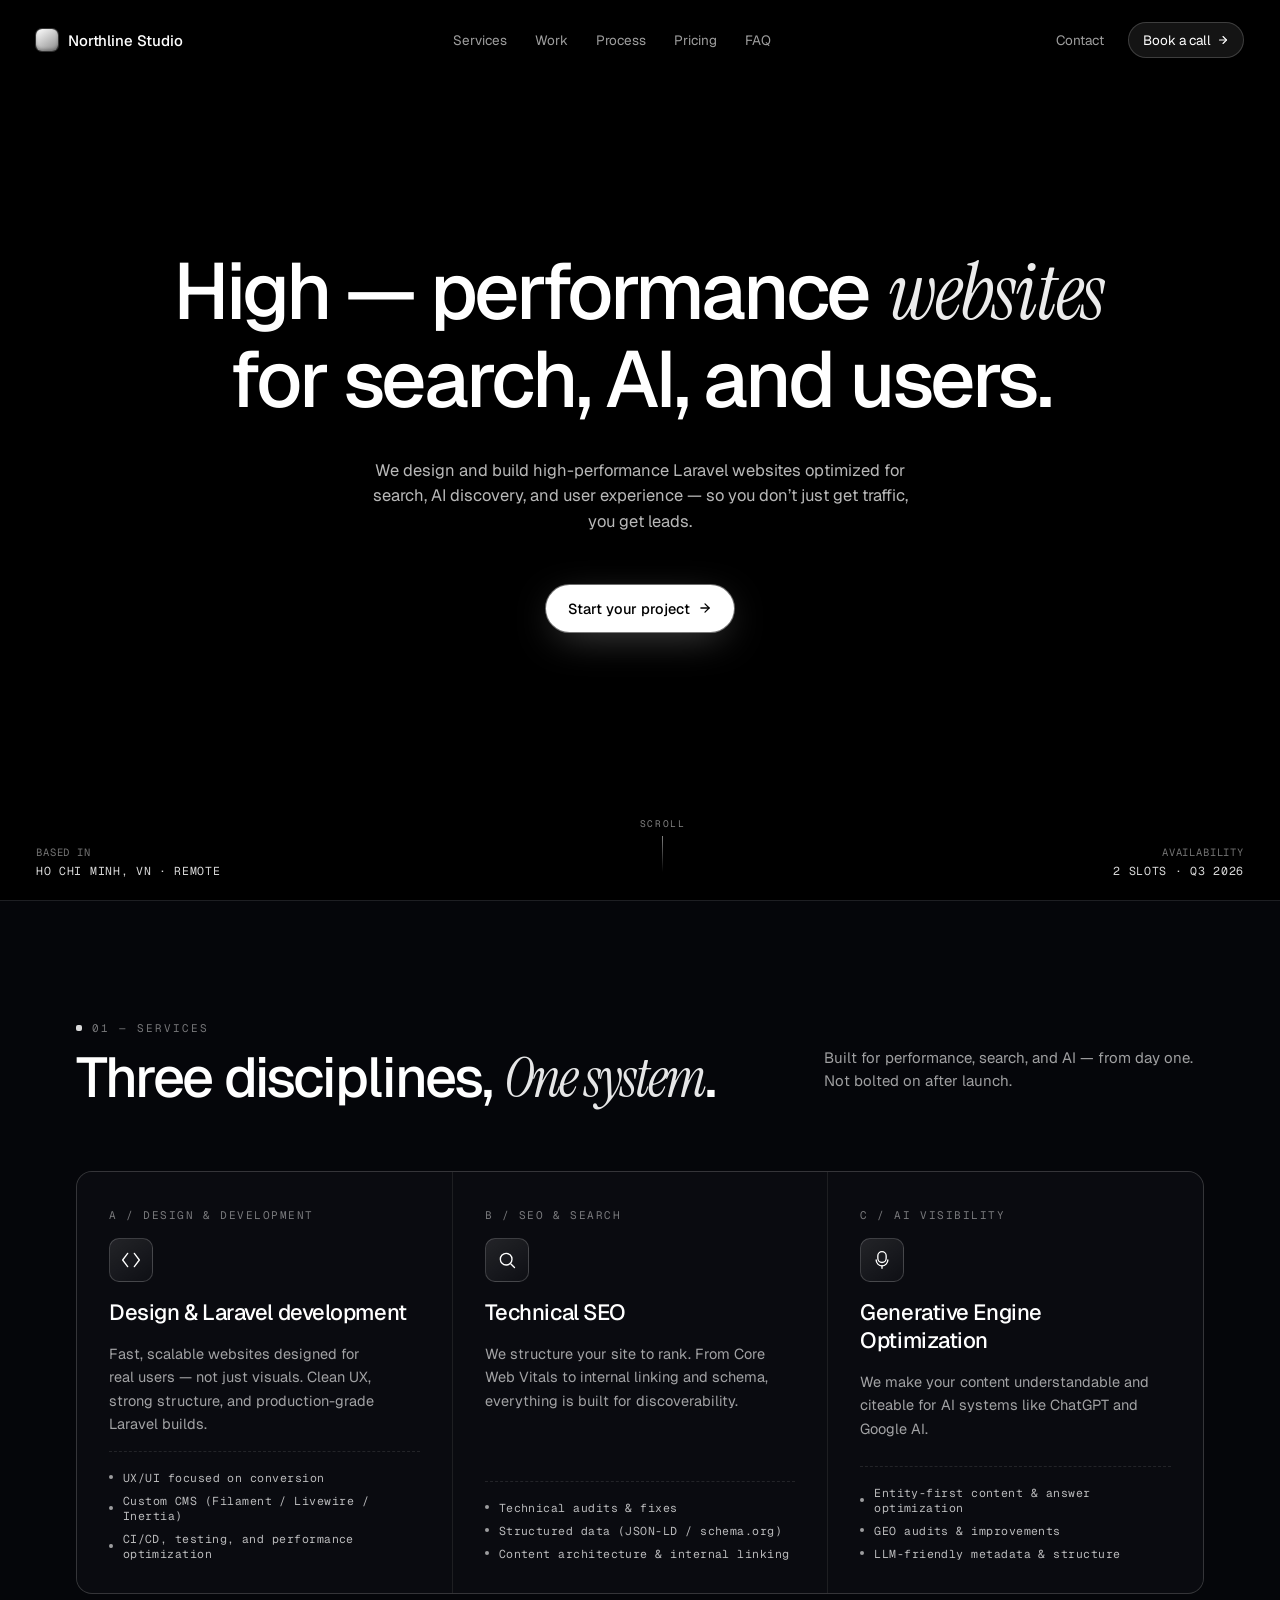
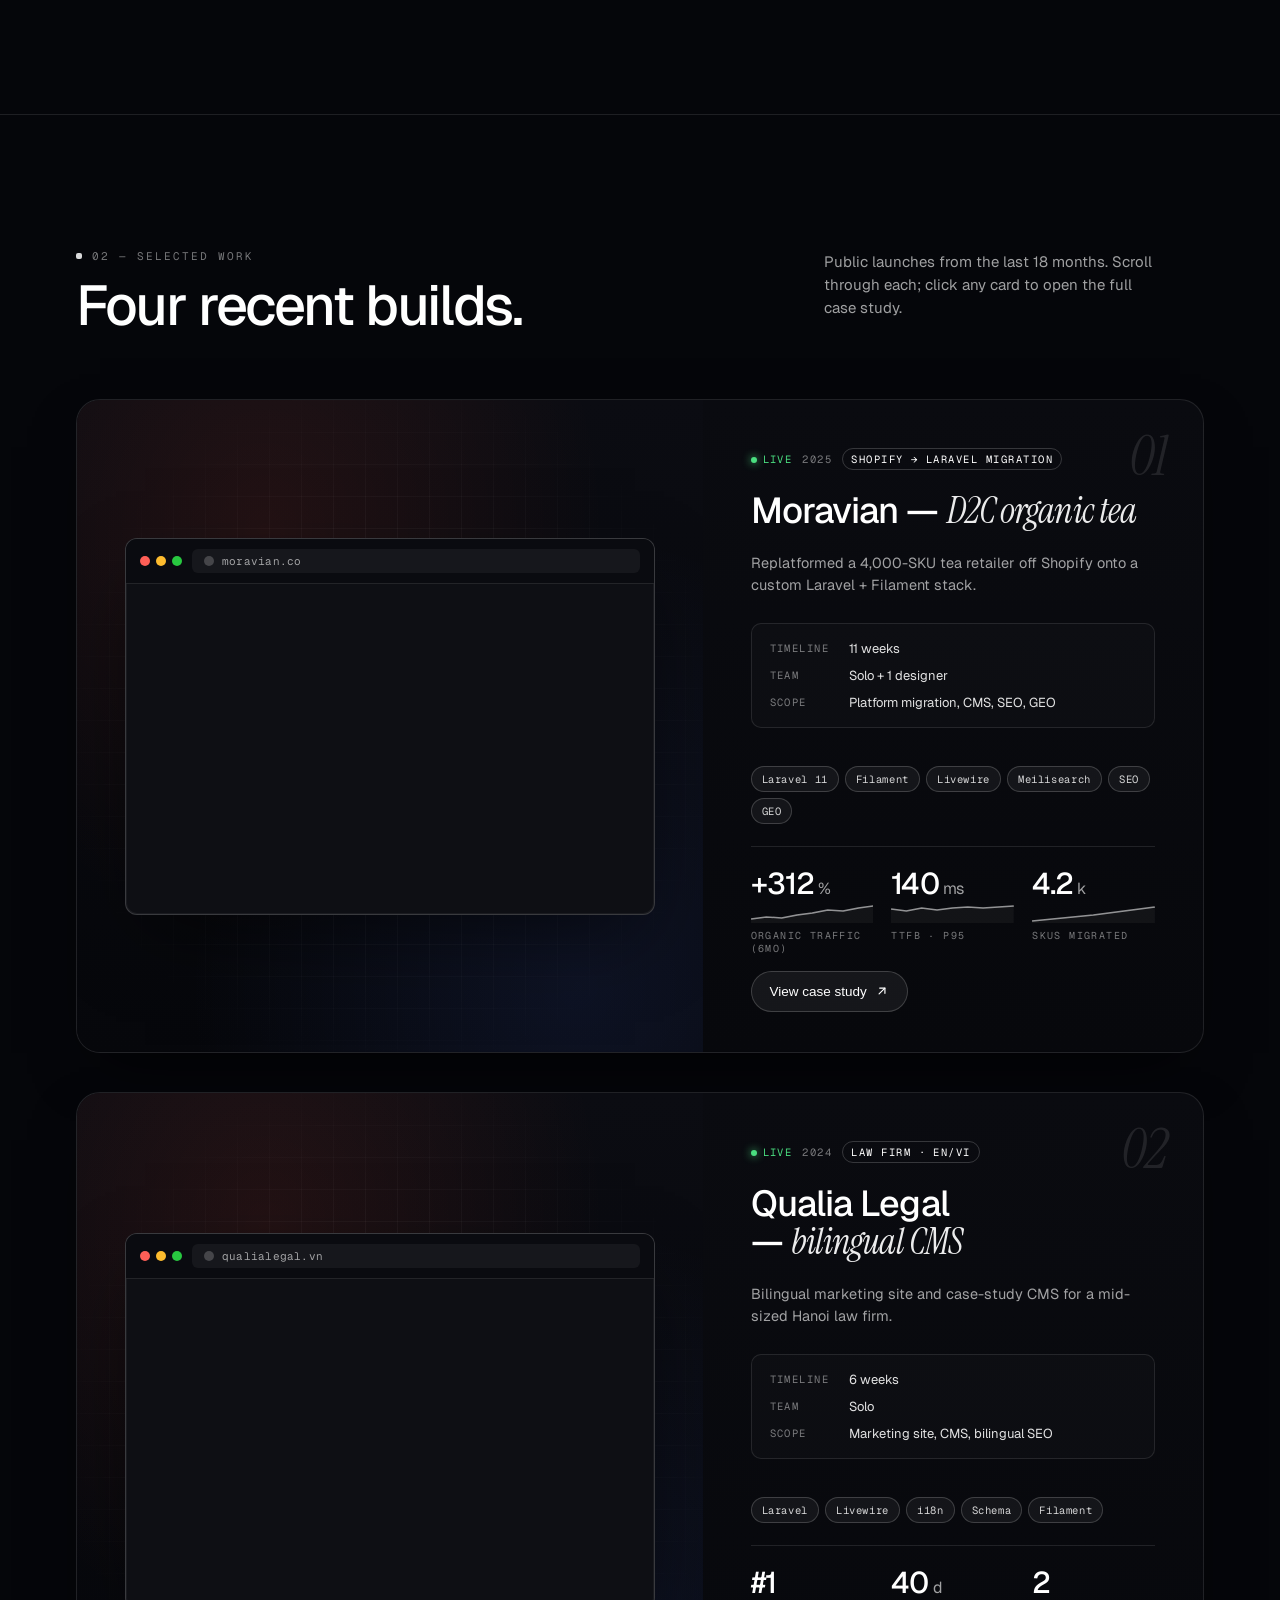
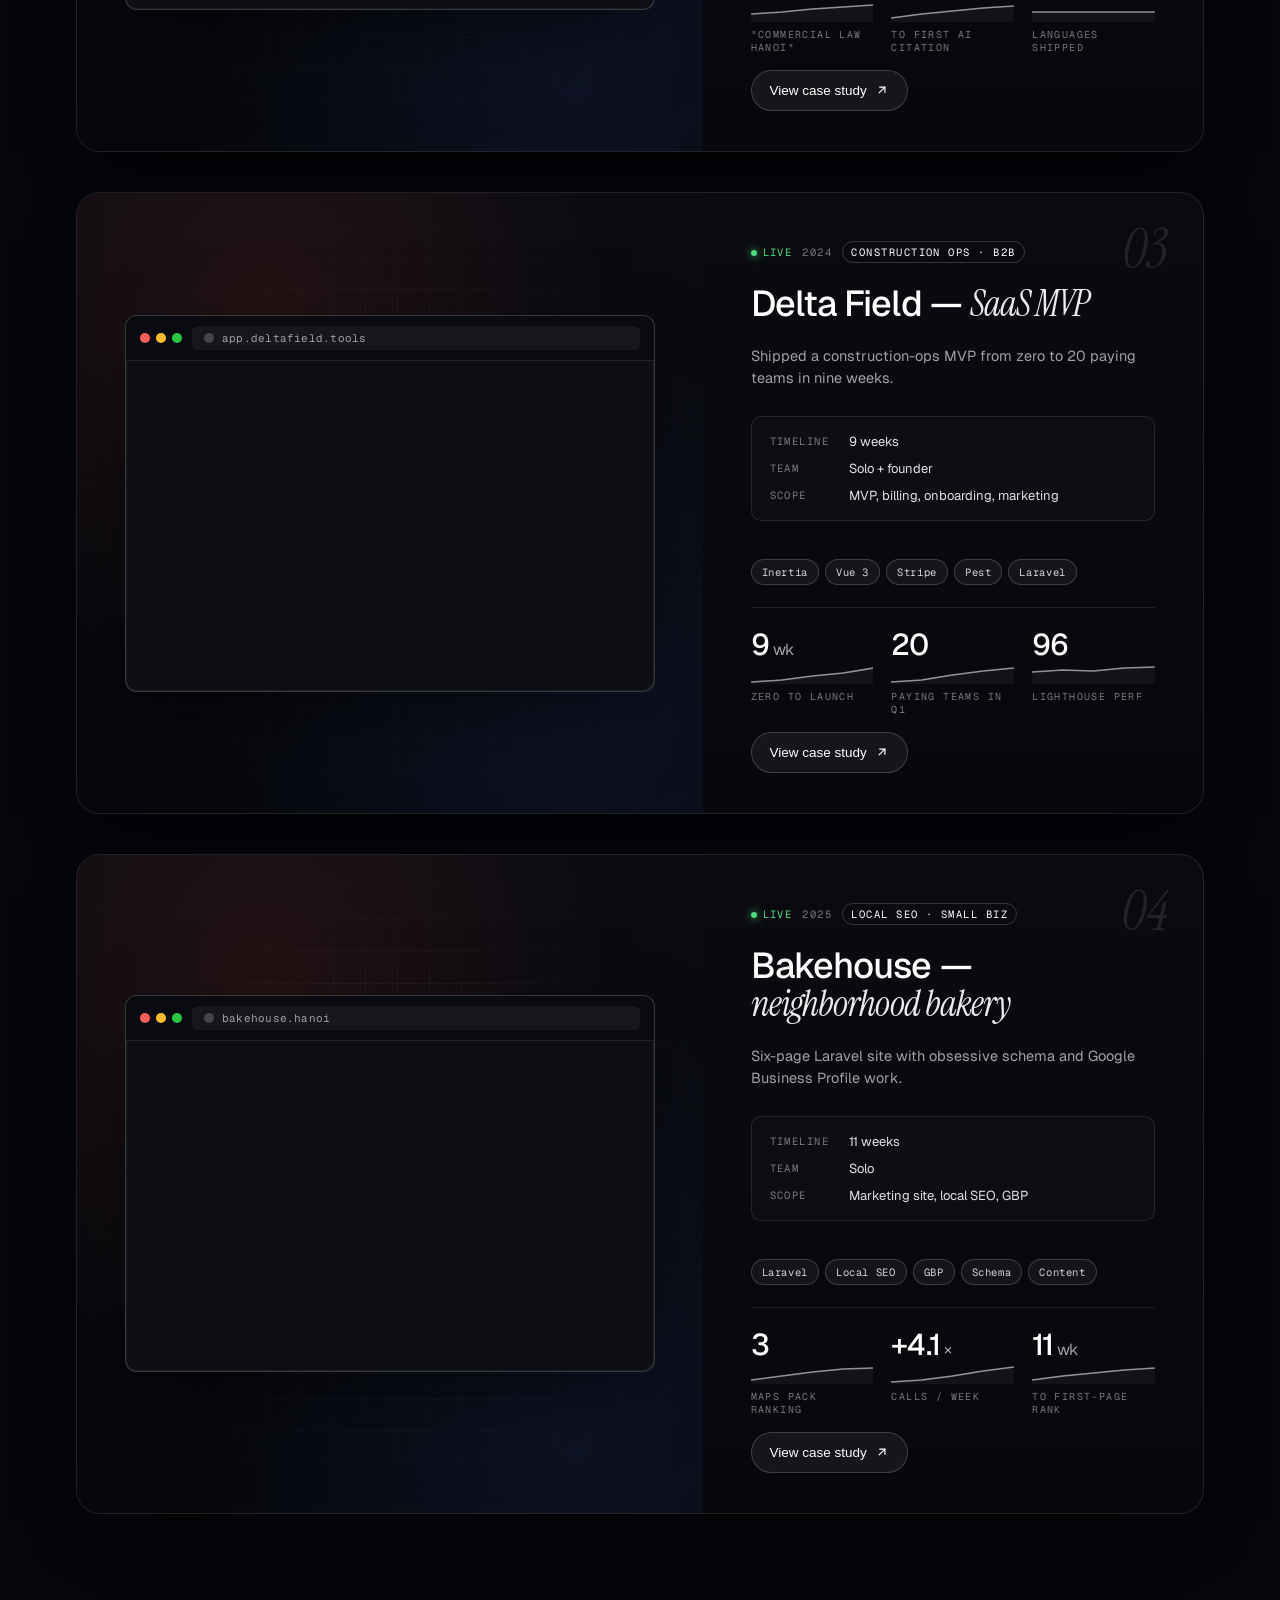
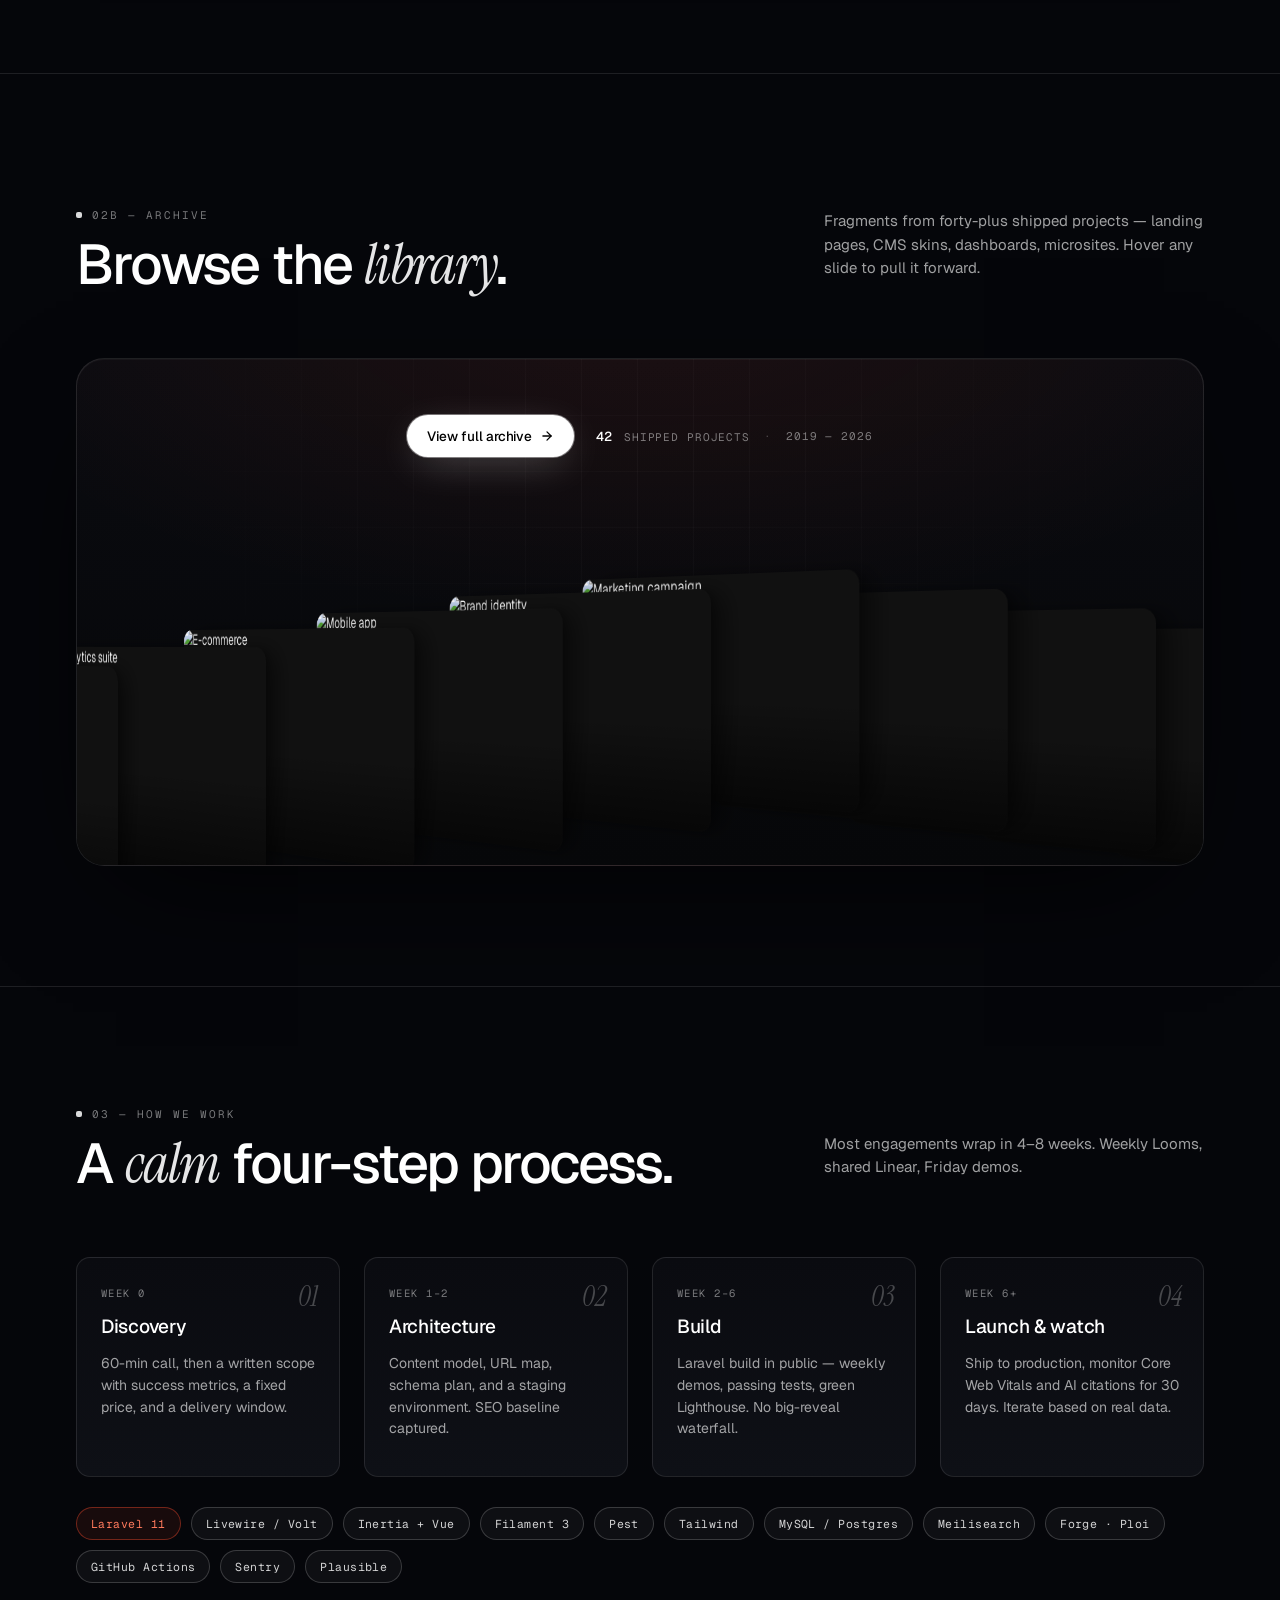
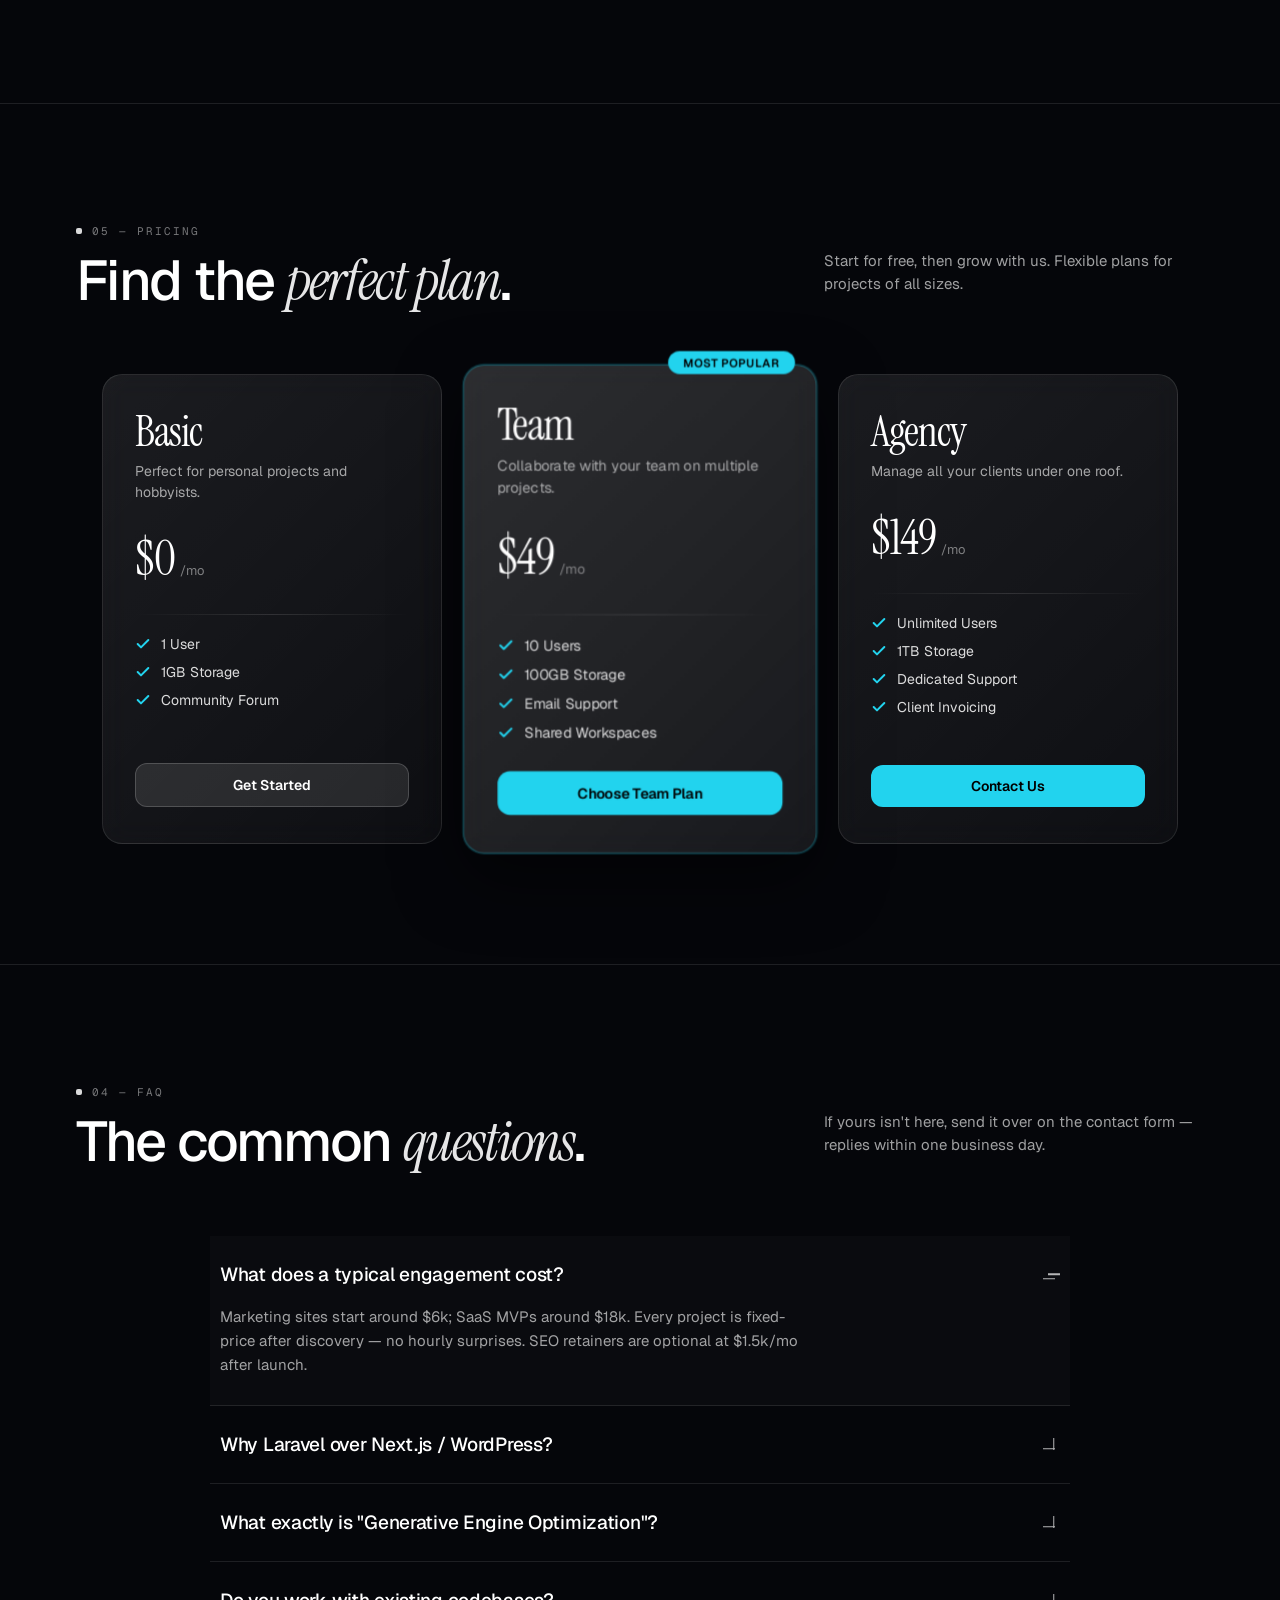
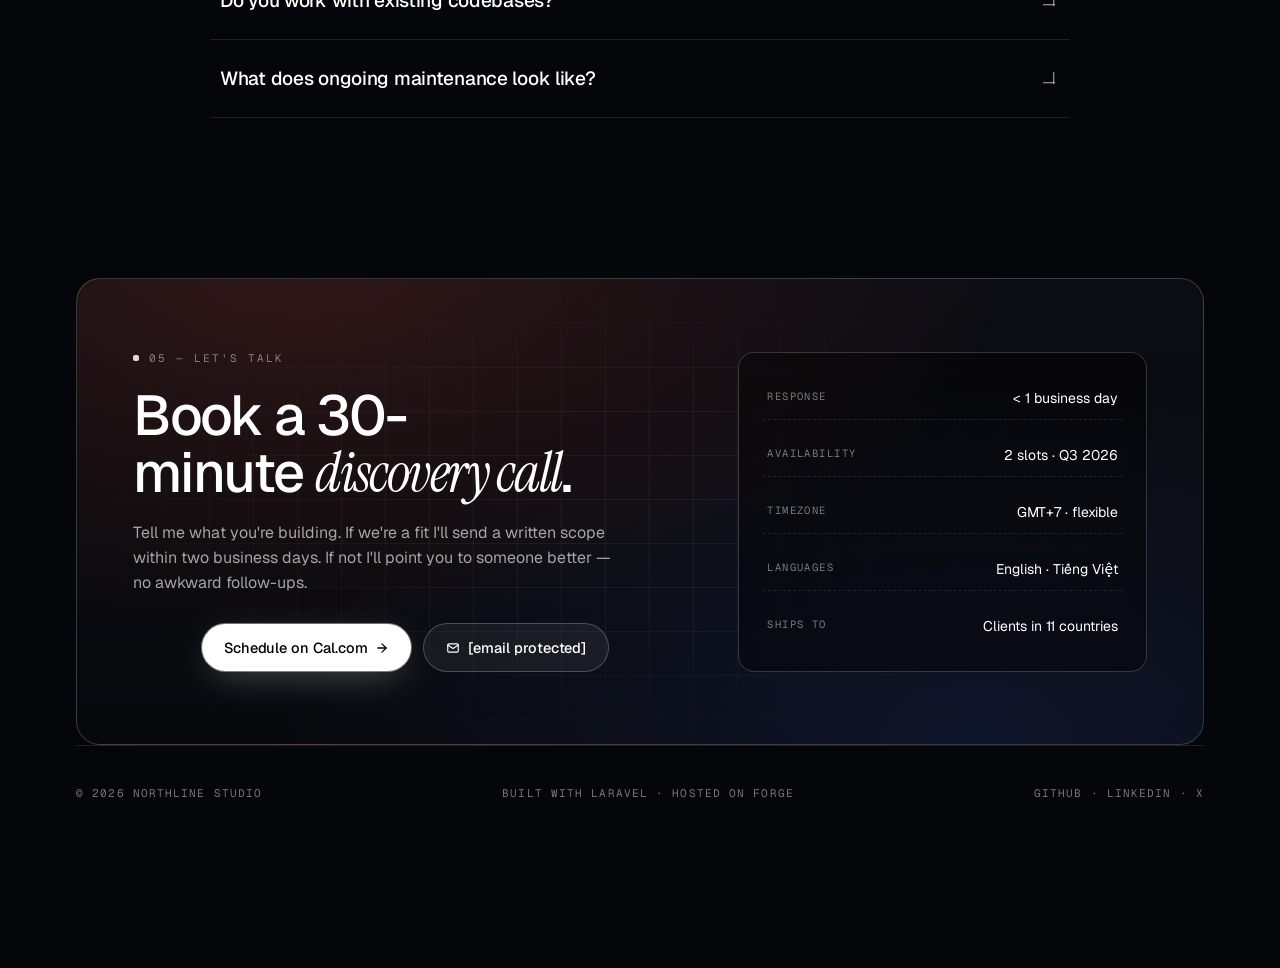
==== commit b1c46bbb: "Add files via upload" ====
--- a/Hero Section (2).html
+++ b/Hero Section (2).html
@@ -5,9 +5,28 @@
 <meta name="viewport" content="width=device-width,initial-scale=1" />
 <title>Studio — Laravel · SEO · GEO</title>
 <link rel="preconnect" href="https://fonts.googleapis.com">
+<link href="https://fonts.googleapis.com/css2?family=Instrument+Serif:ital@0;1&family=Inter:wght@300;400;500;600;700&display=swap" rel="stylesheet">
 <link rel="preconnect" href="https://fonts.gstatic.com" crossorigin>
+<script src="https://cdn.tailwindcss.com"></script>
 <link href="https://fonts.googleapis.com/css2?family=Instrument+Serif:ital@0;1&family=Geist:wght@300;400;500;600;700&family=Geist+Mono:wght@400;500&display=swap" rel="stylesheet">
 <script src="https://cdnjs.cloudflare.com/ajax/libs/three.js/89/three.min.js"></script>
+<script>
+  tailwind.config = {
+    darkMode: 'class',
+    theme: {
+      extend: {
+        colors: {
+          background: 'var(--background)',
+          foreground: 'var(--foreground)',
+        },
+        fontFamily: {
+          display: ['"Instrument Serif"', 'serif'],
+          sans: ['Inter', 'system-ui', 'sans-serif'],
+        },
+      },
+    },
+  };
+</script>
 <style> :root{
      --bg:#05060a;
      --panel:#0a0b10;
@@ -22,7 +41,9 @@
      --serif:"Instrument Serif",ui-serif,Georgia,serif;
      --sans:"Geist",ui-sans-serif,system-ui,-apple-system,"Segoe UI",sans-serif;
      --mono:"Geist Mono",ui-monospace,"SFMono-Regular",Menlo,monospace;
-}
+     
+}
+ .font-display { font-family: 'Instrument Serif', serif; font-weight: 400 !important; letter-spacing: -0.02em; }
  *{
     box-sizing:border-box
 }
@@ -1101,6 +1122,163 @@
     border-color:rgba(255,77,46,.4);
     color:#ff7a5c
 }
+/* ——— PRICING ——— */
+ #pricing-shader-bg{
+    position:absolute;
+    inset:0;
+    width:100%;
+    height:100%;
+    z-index:0;
+    display:block;
+    opacity:.55;
+    pointer-events:none;
+}
+ #pricing .wrap{
+    position:relative;
+    z-index:1;
+}
+ .pricing-grid{
+    display:flex;
+    flex-wrap:wrap;
+    gap:28px;
+    justify-content:center;
+    align-items:stretch;
+}
+ .pricing-card{
+    flex:1 1 280px;
+    max-width:340px;
+    position:relative;
+    padding:36px 32px;
+    border-radius:20px;
+    border:1px solid rgba(255,255,255,.10);
+    background:linear-gradient(135deg,rgba(255,255,255,.09) 0%,rgba(255,255,255,.04) 100%);
+    backdrop-filter:blur(14px);
+    -webkit-backdrop-filter:blur(14px);
+    display:flex;
+    flex-direction:column;
+    transition:transform .25s,box-shadow .25s;
+}
+ .pricing-card:hover{
+    transform:translateY(-4px);
+    box-shadow:0 20px 60px rgba(0,0,0,.5);
+}
+ .pricing-card.popular{
+    border-color:rgba(34,211,238,.30);
+    background:linear-gradient(135deg,rgba(255,255,255,.16) 0%,rgba(255,255,255,.08) 100%);
+    box-shadow:0 0 0 1px rgba(34,211,238,.20),0 24px 64px rgba(0,0,0,.55);
+    transform:scale(1.04);
+}
+ .pricing-card.popular:hover{
+    transform:scale(1.04) translateY(-4px);
+}
+ .pricing-badge{
+    position:absolute;
+    top:-14px;
+    right:20px;
+    padding:4px 14px;
+    border-radius:999px;
+    background:#22d3ee;
+    color:#000;
+    font-size:11px;
+    font-weight:600;
+    letter-spacing:.06em;
+    text-transform:uppercase;
+}
+ .pricing-name{
+    font-family:var(--serif);
+    font-size:42px;
+    font-weight:400;
+    letter-spacing:-.03em;
+    line-height:1;
+    color:var(--fg);
+    margin:0 0 8px;
+}
+ .pricing-desc{
+    font-size:14px;
+    color:var(--muted);
+    margin:0 0 24px;
+    line-height:1.5;
+}
+ .pricing-amount{
+    display:flex;
+    align-items:baseline;
+    gap:6px;
+    margin-bottom:24px;
+}
+ .pricing-amount .price{
+    font-family:var(--serif);
+    font-size:48px;
+    font-weight:400;
+    letter-spacing:-.03em;
+    color:var(--fg);
+}
+ .pricing-amount .period{
+    font-size:13px;
+    color:var(--muted-2);
+}
+ .pricing-divider{
+    width:100%;
+    height:1px;
+    background:linear-gradient(90deg,transparent,rgba(255,255,255,.12) 50%,transparent);
+    margin-bottom:20px;
+}
+ .pricing-features{
+    list-style:none;
+    margin:0 0 28px;
+    padding:0;
+    display:flex;
+    flex-direction:column;
+    gap:10px;
+    flex:1;
+}
+ .pricing-features li{
+    display:flex;
+    align-items:center;
+    gap:10px;
+    font-size:14px;
+    color:rgba(255,255,255,.85);
+}
+ .pricing-features li::before{
+    content:"";
+    flex-shrink:0;
+    width:16px;
+    height:16px;
+    background-color:#22d3ee;
+    -webkit-mask-image:url("data:image/svg+xml,%3Csvg xmlns='http://www.w3.org/2000/svg' viewBox='0 0 24 24' fill='none' stroke='currentColor' stroke-width='3' stroke-linecap='round' stroke-linejoin='round'%3E%3Cpath d='M20 6 9 17l-5-5'/%3E%3C/svg%3E");
+    mask-image:url("data:image/svg+xml,%3Csvg xmlns='http://www.w3.org/2000/svg' viewBox='0 0 24 24' fill='none' stroke='currentColor' stroke-width='3' stroke-linecap='round' stroke-linejoin='round'%3E%3Cpath d='M20 6 9 17l-5-5'/%3E%3C/svg%3E");
+    -webkit-mask-size:contain;
+    mask-size:contain;
+    -webkit-mask-repeat:no-repeat;
+    mask-repeat:no-repeat;
+}
+ .pricing-btn{
+    display:block;
+    width:100%;
+    padding:12px;
+    border-radius:12px;
+    text-align:center;
+    font-size:14px;
+    font-weight:600;
+    text-decoration:none;
+    border:none;
+    cursor:pointer;
+    transition:opacity .2s,background .2s;
+}
+ .pricing-btn.primary{
+    background:#22d3ee;
+    color:#000;
+}
+ .pricing-btn.primary:hover{
+    background:#67e8f9;
+}
+ .pricing-btn.secondary{
+    background:rgba(255,255,255,.10);
+    color:var(--fg);
+    border:1px solid rgba(255,255,255,.18);
+}
+ .pricing-btn.secondary:hover{
+    background:rgba(255,255,255,.18);
+}
 /* ——— FAQ ——— */
  .faq{
     max-width:860px;
@@ -1574,6 +1752,7 @@
       <a href="#services">Services</a>
       <a href="#work">Work</a>
       <a href="#process">Process</a>
+      <a href="#pricing">Pricing</a>
       <a href="#faq">FAQ</a>
     </div>
     <div class="nav-cta">
@@ -1785,6 +1964,78 @@
       <span class="chip">GitHub Actions</span>
       <span class="chip">Sentry</span>
       <span class="chip">Plausible</span>
+    </div>
+  </div>
+</section>
+
+<!-- ============ PRICING ============ -->
+<section class="block" id="pricing" data-screen-label="05 Pricing">
+  <canvas id="pricing-shader-bg" aria-hidden="true"></canvas>
+  <div class="wrap">
+    <div class="sec-head">
+      <div>
+        <div class="sec-label">05 — Pricing</div>
+        <h2 class="sec-title">Find the <em>perfect plan</em>.</h2>
+      </div>
+      <p class="sec-kicker">Start for free, then grow with us. Flexible plans for projects of all sizes.</p>
+    </div>
+
+    <div class="pricing-grid">
+
+      <!-- Basic -->
+      <div class="pricing-card">
+        <p class="pricing-name">Basic</p>
+        <p class="pricing-desc">Perfect for personal projects and hobbyists.</p>
+        <div class="pricing-amount">
+          <span class="price">$0</span>
+          <span class="period">/mo</span>
+        </div>
+        <div class="pricing-divider"></div>
+        <ul class="pricing-features">
+          <li>1 User</li>
+          <li>1GB Storage</li>
+          <li>Community Forum</li>
+        </ul>
+        <a href="#contact" class="pricing-btn secondary">Get Started</a>
+      </div>
+
+      <!-- Team (Popular) -->
+      <div class="pricing-card popular">
+        <span class="pricing-badge">Most Popular</span>
+        <p class="pricing-name">Team</p>
+        <p class="pricing-desc">Collaborate with your team on multiple projects.</p>
+        <div class="pricing-amount">
+          <span class="price">$49</span>
+          <span class="period">/mo</span>
+        </div>
+        <div class="pricing-divider"></div>
+        <ul class="pricing-features">
+          <li>10 Users</li>
+          <li>100GB Storage</li>
+          <li>Email Support</li>
+          <li>Shared Workspaces</li>
+        </ul>
+        <a href="#contact" class="pricing-btn primary">Choose Team Plan</a>
+      </div>
+
+      <!-- Agency -->
+      <div class="pricing-card">
+        <p class="pricing-name">Agency</p>
+        <p class="pricing-desc">Manage all your clients under one roof.</p>
+        <div class="pricing-amount">
+          <span class="price">$149</span>
+          <span class="period">/mo</span>
+        </div>
+        <div class="pricing-divider"></div>
+        <ul class="pricing-features">
+          <li>Unlimited Users</li>
+          <li>1TB Storage</li>
+          <li>Dedicated Support</li>
+          <li>Client Invoicing</li>
+        </ul>
+        <a href="#contact" class="pricing-btn primary">Contact Us</a>
+      </div>
+
     </div>
   </div>
 </section>
@@ -2222,5 +2473,98 @@
     marquee.innerHTML=`<div class="gallery-marquee-track">${m}${m}</div>`;
   })();
 </script>
+
+<!-- Pricing section WebGL animated background -->
+<script>
+(function() {
+  const canvas = document.getElementById('pricing-shader-bg');
+  if (!canvas) return;
+
+  const section = document.getElementById('pricing');
+  const resizeCanvas = () => {
+    canvas.width  = section.offsetWidth;
+    canvas.height = section.offsetHeight;
+  };
+  resizeCanvas();
+  window.addEventListener('resize', resizeCanvas);
+
+  const gl = canvas.getContext('webgl');
+  if (!gl) return;
+
+  const vert = `
+    attribute vec2 aPos;
+    void main(){ gl_Position = vec4(aPos, 0.0, 1.0); }
+  `;
+  const frag = `
+    precision highp float;
+    uniform float iTime;
+    uniform vec2 iRes;
+    mat2 rot2d(float a){ float c=cos(a),s=sin(a); return mat2(c,-s,s,c); }
+    float vary(vec2 v1,vec2 v2,float str,float spd){
+      return sin(dot(normalize(v1),normalize(v2))*str+iTime*spd)/100.0;
+    }
+    vec3 ring(vec2 uv,vec2 ctr,float rad,float w){
+      vec2 d=ctr-uv; float len=length(d);
+      len+=vary(d,vec2(0.,1.),5.,2.);
+      len-=vary(d,vec2(1.,0.),5.,2.);
+      float c=smoothstep(rad-w,rad,len)-smoothstep(rad,rad+w,len);
+      return vec3(c);
+    }
+    void main(){
+      float aspect=iRes.x/iRes.y;
+      vec2 uv=gl_FragCoord.xy/iRes;
+      uv-=0.5; uv.x*=aspect;
+      vec2 ctr=vec2(0.0);
+      float mask=0.0, r=.35;
+      mask+=ring(uv,ctr,r,.035).r;
+      mask+=ring(uv,ctr,r-.018,.01).r;
+      mask+=ring(uv,ctr,r+.018,.005).r;
+      vec2 v=rot2d(iTime)*uv;
+      vec3 fg=vec3(v.x,v.y,.7-v.y*v.x);
+      vec3 bg=vec3(0.02,0.03,0.05);
+      vec3 col=mix(bg,fg,mask);
+      col=mix(col,vec3(1.),ring(uv,ctr,r,.003).r);
+      gl_FragColor=vec4(col,1.0);
+    }
+  `;
+
+  const compile = (type, src) => {
+    const s = gl.createShader(type);
+    gl.shaderSource(s, src); gl.compileShader(s); return s;
+  };
+  const prog = gl.createProgram();
+  gl.attachShader(prog, compile(gl.VERTEX_SHADER, vert));
+  gl.attachShader(prog, compile(gl.FRAGMENT_SHADER, frag));
+  gl.linkProgram(prog); gl.useProgram(prog);
+
+  const buf = gl.createBuffer();
+  gl.bindBuffer(gl.ARRAY_BUFFER, buf);
+  gl.bufferData(gl.ARRAY_BUFFER, new Float32Array([-1,-1,1,-1,-1,1,-1,1,1,-1,1,1]), gl.STATIC_DRAW);
+  const aPos = gl.getAttribLocation(prog, 'aPos');
+  gl.enableVertexAttribArray(aPos);
+  gl.vertexAttribPointer(aPos, 2, gl.FLOAT, false, 0, 0);
+
+  const uTime = gl.getUniformLocation(prog, 'iTime');
+  const uRes  = gl.getUniformLocation(prog, 'iRes');
+
+  // Only animate when section is visible (IntersectionObserver)
+  let rafId = null;
+  const render = (t) => {
+    gl.viewport(0, 0, canvas.width, canvas.height);
+    gl.uniform1f(uTime, t * 0.001);
+    gl.uniform2f(uRes, canvas.width, canvas.height);
+    gl.drawArrays(gl.TRIANGLES, 0, 6);
+    rafId = requestAnimationFrame(render);
+  };
+
+  const observer = new IntersectionObserver((entries) => {
+    entries.forEach(e => {
+      if (e.isIntersecting) { if (!rafId) rafId = requestAnimationFrame(render); }
+      else { cancelAnimationFrame(rafId); rafId = null; }
+    });
+  }, { threshold: 0.05 });
+  observer.observe(section);
+})();
+</script>
 </body>
 </html>
